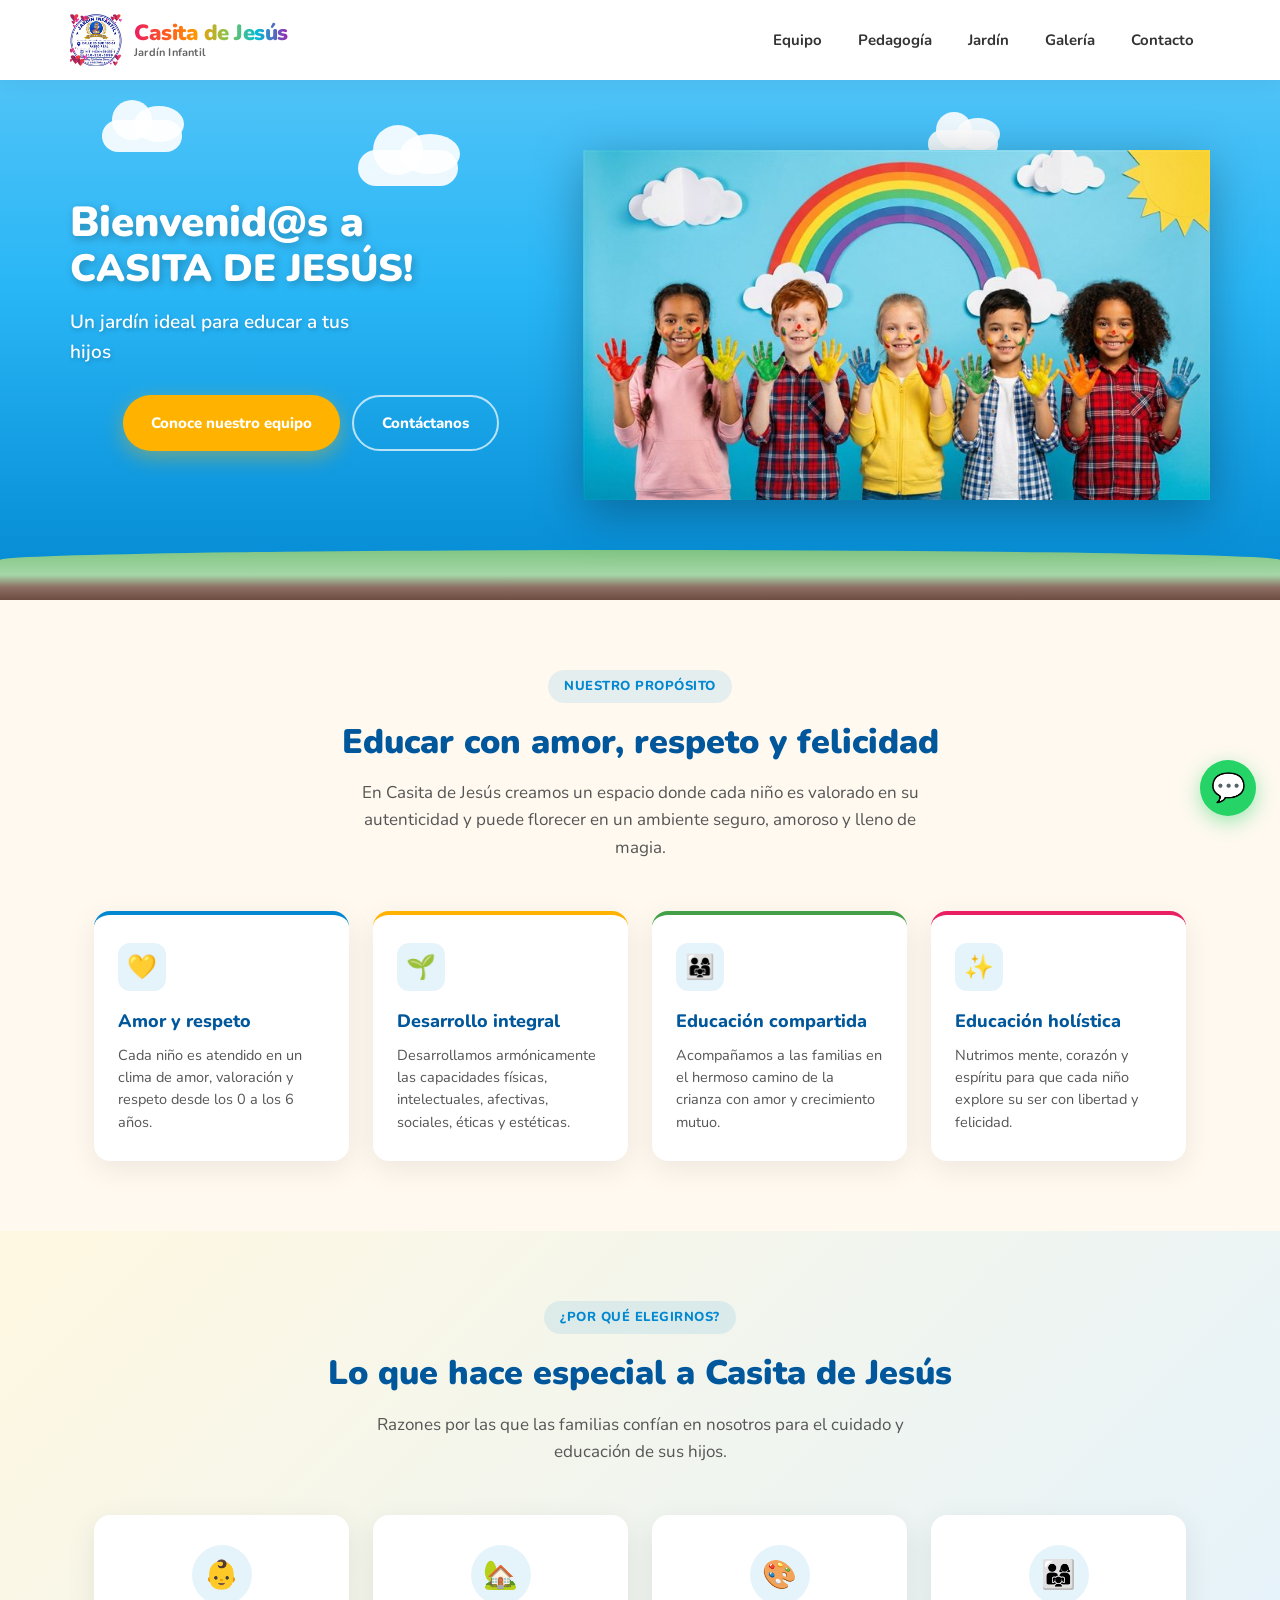
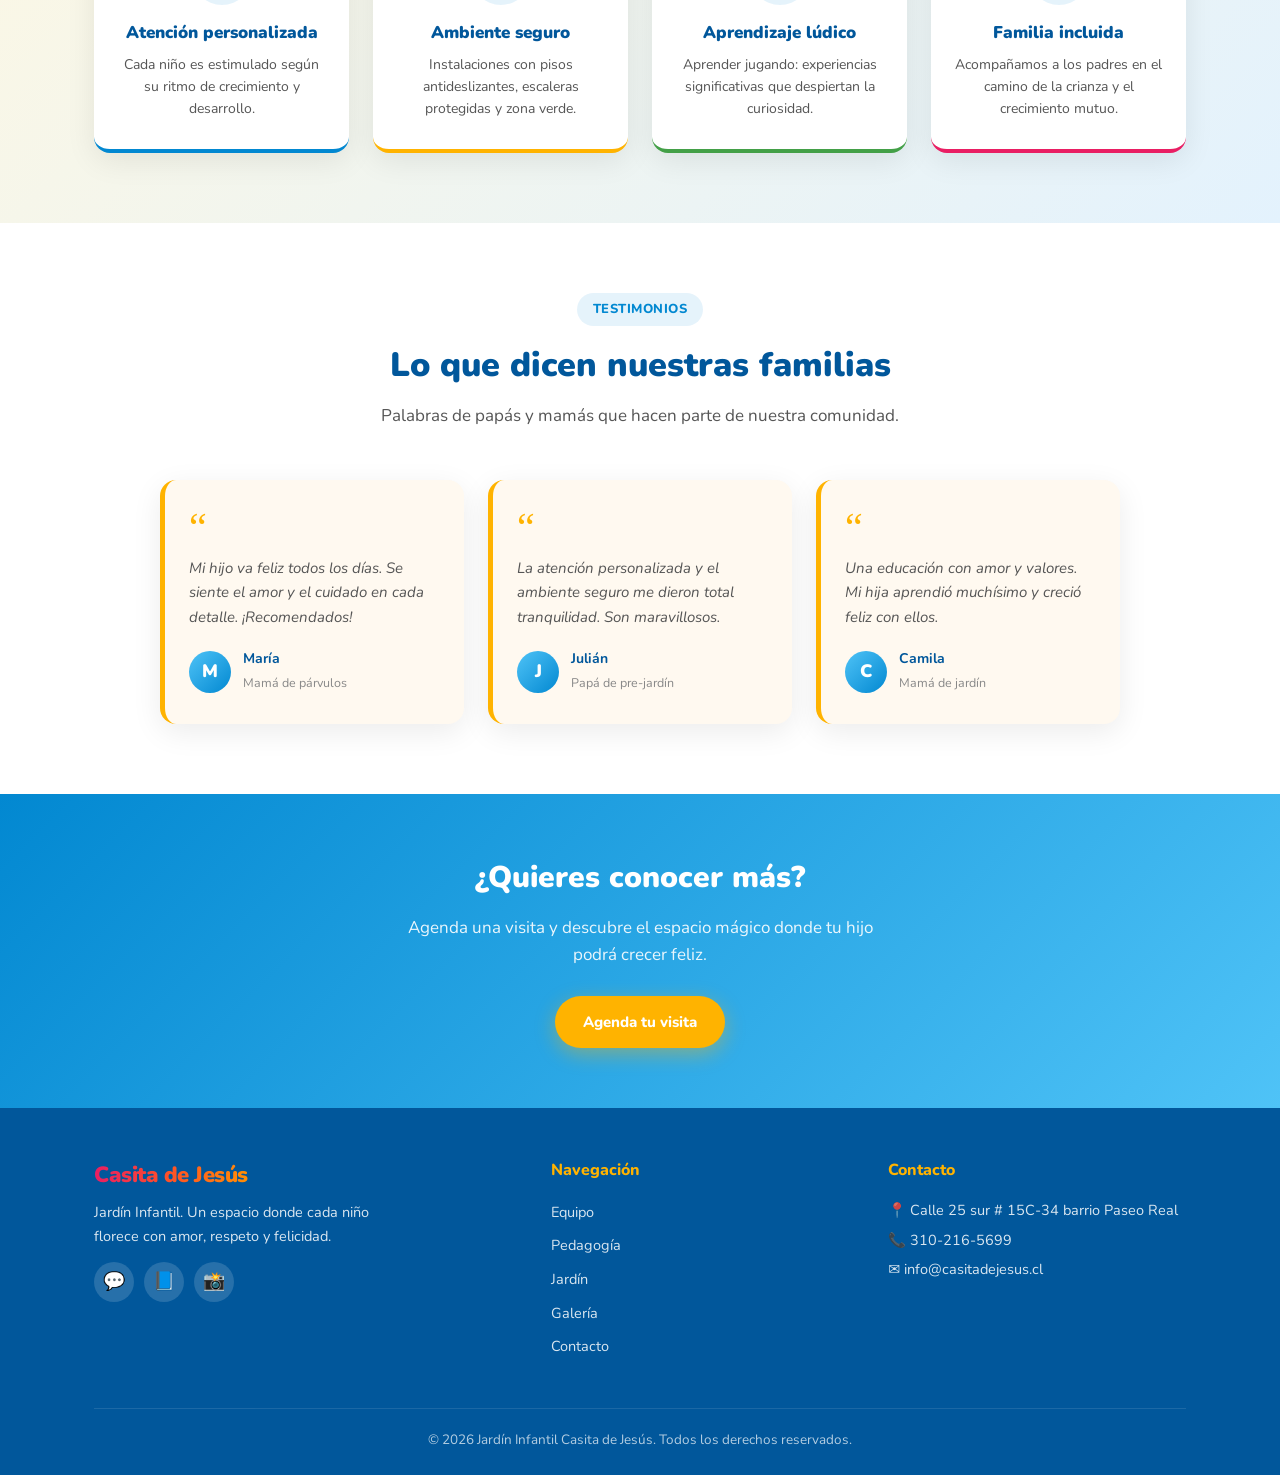
==== index.html @ b253f8a2 "Optimiza imágenes (logo -97%, hero -97%) y corrige reseña a nivel real (párvulos)" ====
<!DOCTYPE html>
<html lang="es">
<head>
  <meta charset="UTF-8">
  <meta name="viewport" content="width=device-width, initial-scale=1.0">
  <title>Jardín Infantil Casita de Jesús</title>
  <link rel="icon" type="image/svg+xml" href="favicon.svg">
  <meta name="description" content="Jardín Infantil Casita de Jesús. Un espacio ideal para educar a tus hijos con amor, respeto y felicidad.">
  <meta property="og:type" content="website">
  <meta property="og:title" content="Jardín Infantil Casita de Jesús">
  <meta property="og:description" content="Un espacio ideal para educar a tus hijos con amor, respeto y felicidad. ¡Agenda una visita!">
  <meta property="og:url" content="https://juancho946.github.io/casita-de-jesus/">
  <meta property="og:image" content="https://juancho946.github.io/casita-de-jesus/img/logo.png">
  <meta name="twitter:card" content="summary">
  <link rel="stylesheet" href="css/styles.css">
</head>
<body>

  <!-- HEADER -->
  <header class="site-header">
    <div class="container header-inner">
      <a href="index.html" class="logo">
        <img src="img/logo.png" alt="Casita de Jesús" class="logo-img" onerror="this.style.display='none'">
        <div class="logo-text">
          <span class="logo-main">Casita de Jesús</span>
          <span class="logo-sub">Jardín Infantil</span>
        </div>
      </a>

      <button class="menu-toggle" aria-label="Abrir menú" onclick="document.querySelector('.main-nav').classList.toggle('open')">
        <span></span><span></span><span></span>
      </button>

      <nav class="main-nav">
        <ul>
          <li><a href="equipo.html" onclick="document.querySelector('.main-nav').classList.remove('open')">Equipo</a></li>
          <li><a href="pedagogia.html" onclick="document.querySelector('.main-nav').classList.remove('open')">Pedagogía</a></li>
          <li><a href="jardin.html" onclick="document.querySelector('.main-nav').classList.remove('open')">Jardín</a></li>
          <li><a href="galeria.html" onclick="document.querySelector('.main-nav').classList.remove('open')">Galería</a></li>
          <li><a href="contacto.html" onclick="document.querySelector('.main-nav').classList.remove('open')">Contacto</a></li>
        </ul>
      </nav>
    </div>
  </header>

  <!-- HERO -->
  <section class="hero">
    <div class="hero-bg">
      <div class="cloud c1"></div>
      <div class="cloud c2"></div>
      <div class="cloud c3"></div>
    </div>

    <div class="container hero-content">
      <div class="hero-text">
        <h1>Bienvenid@s a<br><span>CASITA DE JESÚS!</span></h1>
        <p>Un jardín ideal para educar a tus hijos</p>
        <div style="display:flex; gap:12px; flex-wrap:wrap; justify-content:center;">
          <a href="equipo.html" class="btn btn-primary">Conoce nuestro equipo</a>
          <a href="contacto.html" class="btn btn-outline">Contáctanos</a>
        </div>
      </div>

      <div class="hero-visual">
        <img src="img/kids.jpg" alt="Niños felices con pintura en las manos" class="hero-kids">
        <div class="sun">
          <div class="ray"></div>
          <div class="ray"></div>
          <div class="ray"></div>
          <div class="ray"></div>
          <div class="ray"></div>
          <div class="ray"></div>
          <div class="ray"></div>
          <div class="ray"></div>
          <div class="sun-core"></div>
        </div>
        <div class="rainbow"></div>
      </div>
    </div>

    <div class="ground"></div>
  </section>

  <!-- BREVE INTRO -->
  <section class="section">
    <div class="container">
      <div class="section-title reveal">
        <span class="section-badge">Nuestro propósito</span>
        <h2>Educar con amor, respeto y felicidad</h2>
        <p>En Casita de Jesús creamos un espacio donde cada niño es valorado en su autenticidad y puede florecer en un ambiente seguro, amoroso y lleno de magia.</p>
      </div>

      <div class="priorities-grid">
        <div class="priority-card reveal">
          <div class="priority-icon">💛</div>
          <h3>Amor y respeto</h3>
          <p>Cada niño es atendido en un clima de amor, valoración y respeto desde los 0 a los 6 años.</p>
        </div>
        <div class="priority-card reveal">
          <div class="priority-icon">🌱</div>
          <h3>Desarrollo integral</h3>
          <p>Desarrollamos armónicamente las capacidades físicas, intelectuales, afectivas, sociales, éticas y estéticas.</p>
        </div>
        <div class="priority-card reveal">
          <div class="priority-icon">👨‍👩‍👧</div>
          <h3>Educación compartida</h3>
          <p>Acompañamos a las familias en el hermoso camino de la crianza con amor y crecimiento mutuo.</p>
        </div>
        <div class="priority-card reveal">
          <div class="priority-icon">✨</div>
          <h3>Educación holística</h3>
          <p>Nutrimos mente, corazón y espíritu para que cada niño explore su ser con libertad y felicidad.</p>
        </div>
      </div>
    </div>
  </section>

  <!-- POR QUÉ ELEGIRNOS -->
  <section class="why-section">
    <div class="container">
      <div class="section-title reveal">
        <span class="section-badge">¿Por qué elegirnos?</span>
        <h2>Lo que hace especial a Casita de Jesús</h2>
        <p>Razones por las que las familias confían en nosotros para el cuidado y educación de sus hijos.</p>
      </div>
      <div class="why-grid">
        <div class="why-card reveal">
          <div class="icon">👶</div>
          <h3>Atención personalizada</h3>
          <p>Cada niño es estimulado según su ritmo de crecimiento y desarrollo.</p>
        </div>
        <div class="why-card reveal">
          <div class="icon">🏡</div>
          <h3>Ambiente seguro</h3>
          <p>Instalaciones con pisos antideslizantes, escaleras protegidas y zona verde.</p>
        </div>
        <div class="why-card reveal">
          <div class="icon">🎨</div>
          <h3>Aprendizaje lúdico</h3>
          <p>Aprender jugando: experiencias significativas que despiertan la curiosidad.</p>
        </div>
        <div class="why-card reveal">
          <div class="icon">👨‍👩‍👧</div>
          <h3>Familia incluida</h3>
          <p>Acompañamos a los padres en el camino de la crianza y el crecimiento mutuo.</p>
        </div>
      </div>
    </div>
  </section>

  <!-- TESTIMONIOS -->
  <section class="testimonials">
    <div class="container">
      <div class="section-title reveal">
        <span class="section-badge">Testimonios</span>
        <h2>Lo que dicen nuestras familias</h2>
        <p>Palabras de papás y mamás que hacen parte de nuestra comunidad.</p>
      </div>
      <div class="testimonials-grid">
        <div class="testimonial-card reveal">
          <div class="quote">“</div>
          <p>Mi hijo va feliz todos los días. Se siente el amor y el cuidado en cada detalle. ¡Recomendados!</p>
          <div class="author">
            <div class="avatar">M</div>
            <div><strong>María</strong><span>Mamá de párvulos</span></div>
          </div>
        </div>
        <div class="testimonial-card reveal">
          <div class="quote">“</div>
          <p>La atención personalizada y el ambiente seguro me dieron total tranquilidad. Son maravillosos.</p>
          <div class="author">
            <div class="avatar">J</div>
            <div><strong>Julián</strong><span>Papá de pre-jardín</span></div>
          </div>
        </div>
        <div class="testimonial-card reveal">
          <div class="quote">“</div>
          <p>Una educación con amor y valores. Mi hija aprendió muchísimo y creció feliz con ellos.</p>
          <div class="author">
            <div class="avatar">C</div>
            <div><strong>Camila</strong><span>Mamá de jardín</span></div>
          </div>
        </div>
      </div>
    </div>
  </section>

  <!-- CTA -->
  <section style="background: linear-gradient(135deg, #0288d1, #4fc3f7); padding: 60px 0; text-align: center; color: white;">
    <div class="container">
      <h2 style="font-size: 30px; font-weight: 900; margin-bottom: 12px;">¿Quieres conocer más?</h2>
      <p style="font-size: 17px; opacity: 0.9; margin-bottom: 28px; max-width: 480px; margin-left: auto; margin-right: auto;">Agenda una visita y descubre el espacio mágico donde tu hijo podrá crecer feliz.</p>
      <a href="contacto.html" class="btn btn-primary">Agenda tu visita</a>
    </div>
  </section>

  <!-- FOOTER -->
  <footer class="site-footer">
    <div class="container">
      <div class="footer-grid">
        <div class="footer-brand">
          <div class="logo-main">Casita de Jesús</div>
          <p>Jardín Infantil. Un espacio donde cada niño florece con amor, respeto y felicidad.</p>
          <div class="social-links">
            <a href="https://wa.me/573102165699" target="_blank" rel="noopener" aria-label="WhatsApp">💬</a>
            <a href="#" aria-label="Facebook" onclick="return false;">📘</a>
            <a href="#" aria-label="Instagram" onclick="return false;">📸</a>
          </div>
        </div>
        <div class="footer-col">
          <h4>Navegación</h4>
          <ul>
            <li><a href="equipo.html">Equipo</a></li>
            <li><a href="pedagogia.html">Pedagogía</a></li>
            <li><a href="jardin.html">Jardín</a></li>
            <li><a href="galeria.html">Galería</a></li>
            <li><a href="contacto.html">Contacto</a></li>
          </ul>
        </div>
        <div class="footer-col">
          <h4>Contacto</h4>
          <ul>
            <li><a class="footer-link" href="https://www.google.com/maps/search/?api=1&query=Calle+25+sur+15C-34+barrio+Paseo+Real" target="_blank" rel="noopener">📍 Calle 25 sur # 15C-34 barrio Paseo Real</a></li>
            <li><a class="footer-link" href="tel:+573102165699">📞 310-216-5699</a></li>
            <li><a class="footer-link" href="mailto:info@casitadejesus.cl">✉️ info@casitadejesus.cl</a></li>
          </ul>
        </div>
      </div>
      <div class="footer-bottom">
        © 2026 Jardín Infantil Casita de Jesús. Todos los derechos reservados.
      </div>
    </div>
  </footer>

  <!-- BOTÓN VOLVER ARRIBA -->
  <a href="https://wa.me/573102165699" target="_blank" rel="noopener" class="wa-float" aria-label="WhatsApp">💬</a>

  <button class="scroll-top" id="scrollTop" aria-label="Volver arriba">↑</button>

  <!-- SCRIPTS -->
  <script>
    const scrollBtn = document.getElementById('scrollTop');
    function onScroll() {
      if (window.scrollY > 400) {
        scrollBtn.classList.add('visible');
      } else {
        scrollBtn.classList.remove('visible');
      }
    }
    window.addEventListener('scroll', onScroll);
    onScroll();
    if (scrollBtn) {
      scrollBtn.addEventListener('click', () => {
        window.scrollTo({ top: 0, behavior: 'smooth' });
      });
    }

    const observer = new IntersectionObserver((entries) => {
      entries.forEach(entry => {
        if (entry.isIntersecting) {
          entry.target.classList.add('visible');
          observer.unobserve(entry.target);
        }
      });
    }, { threshold: 0.15 });
    document.querySelectorAll('.reveal').forEach(el => observer.observe(el));

    document.addEventListener('click', (e) => {
      const nav = document.querySelector('.main-nav');
      const toggle = document.querySelector('.menu-toggle');
      if (nav && nav.classList.contains('open') && !nav.contains(e.target) && !toggle.contains(e.target)) {
        nav.classList.remove('open');
      }
    });
  </script>

</body>
</html>
---- css/styles.css ----
/* ========================================
   PÁRVULOS - Jardín Infantil
   Estilos principales
======================================== */

@import url('https://fonts.googleapis.com/css2?family=Nunito:wght@400;600;700;800;900&family=Poppins:wght@500;600;700&display=swap');

:root {
  --primary: #0288d1;
  --primary-light: #4fc3f7;
  --primary-dark: #01579b;
  --accent: #ffb300;
  --accent-dark: #ff8f00;
  --pink: #e91e63;
  --green: #43a047;
  --purple: #8e24aa;
  --text: #333;
  --text-light: #555;
  --bg: #fff9f0;
  --white: #ffffff;
  --shadow: 0 8px 30px rgba(0,0,0,0.08);
  --radius: 16px;
}

* {
  margin: 0;
  padding: 0;
  box-sizing: border-box;
}

html {
  scroll-behavior: smooth;
}

body {
  font-family: 'Nunito', system-ui, sans-serif;
  color: var(--text);
  background: var(--bg);
  line-height: 1.6;
  min-height: 100vh;
  display: flex;
  flex-direction: column;
}

img {
  max-width: 100%;
  height: auto;
  display: block;
}

a {
  text-decoration: none;
  color: inherit;
  transition: all 0.25s ease;
}

ul {
  list-style: none;
}

.container {
  width: 100%;
  max-width: 1140px;
  margin: 0 auto;
  padding: 0 24px;
}

/* ========== HEADER ========== */
.site-header {
  background: var(--white);
  box-shadow: 0 2px 20px rgba(0,0,0,0.06);
  position: sticky;
  top: 0;
  z-index: 100;
}

.header-inner {
  display: flex;
  align-items: center;
  justify-content: space-between;
  padding: 14px 0;
  gap: 20px;
}

.logo-old {
  display: flex;
  flex-direction: column;
  line-height: 1;
}

.logo-main {
  font-size: 32px;
  font-weight: 900;
  letter-spacing: -1px;
  background: linear-gradient(90deg, #e91e63, #ff5722, #ff9800, #ffeb3b, #8bc34a, #00bcd4, #9c27b0);
  -webkit-background-clip: text;
  -webkit-text-fill-color: transparent;
  background-clip: text;
}

.logo-sub {
  font-size: 11px;
  color: #666;
  font-weight: 700;
  margin-top: 2px;
  letter-spacing: 0.2px;
}

/* Nav */
.main-nav ul {
  display: flex;
  gap: 4px;
  align-items: center;
}

.main-nav a {
  display: block;
  padding: 10px 16px;
  font-weight: 700;
  font-size: 15px;
  color: var(--text);
  border-radius: 30px;
  position: relative;
}

.main-nav a:hover,
.main-nav a.active {
  color: var(--primary);
  background: rgba(2, 136, 209, 0.08);
}

.main-nav a.active::after {
  content: '';
  position: absolute;
  bottom: 4px;
  left: 50%;
  transform: translateX(-50%);
  width: 18px;
  height: 3px;
  background: var(--accent);
  border-radius: 2px;
}

/* Mobile menu button */
.menu-toggle {
  display: none;
  background: none;
  border: none;
  cursor: pointer;
  padding: 8px;
  flex-direction: column;
  gap: 5px;
}

.menu-toggle span {
  display: block;
  width: 26px;
  height: 3px;
  background: var(--primary);
  border-radius: 2px;
  transition: 0.3s;
}

/* ========== HERO (HOME) ========== */
.hero {
  position: relative;
  background: linear-gradient(180deg, #4fc3f7 0%, #29b6f6 40%, #0288d1 100%);
  color: white;
  overflow: hidden;
  min-height: 520px;
  display: flex;
  align-items: center;
}

.hero-bg {
  position: absolute;
  inset: 0;
  pointer-events: none;
}

.cloud {
  position: absolute;
  background: rgba(255,255,255,0.9);
  border-radius: 50px;
}
.cloud::before,
.cloud::after {
  content: '';
  position: absolute;
  background: rgba(255,255,255,0.9);
  border-radius: 50%;
}
.c1 { width: 80px; height: 32px; top: 40px; left: 8%; }
.c1::before { width: 40px; height: 40px; top: -20px; left: 10px; }
.c1::after { width: 50px; height: 36px; top: -14px; left: 32px; }
.c2 { width: 100px; height: 36px; top: 70px; left: 28%; }
.c2::before { width: 50px; height: 50px; top: -25px; left: 15px; }
.c2::after { width: 60px; height: 40px; top: -16px; left: 42px; }
.c3 { width: 70px; height: 28px; top: 50px; right: 22%; }
.c3::before { width: 36px; height: 36px; top: -18px; left: 8px; }
.c3::after { width: 44px; height: 32px; top: -12px; left: 28px; }

.hero-content {
  position: relative;
  z-index: 5;
  display: grid;
  grid-template-columns: 1fr 1.3fr;
  align-items: center;
  gap: 30px;
  padding: 50px 0 80px;
}

.hero-text h1 {
  font-size: 42px;
  font-weight: 900;
  line-height: 1.15;
  text-shadow: 2px 3px 8px rgba(0,0,0,0.25);
  margin-bottom: 16px;
}

.hero-text h1 span {
  display: block;
  font-size: 38px;
}

.hero-text p {
  font-size: 19px;
  font-weight: 600;
  max-width: 280px;
  text-shadow: 1px 2px 4px rgba(0,0,0,0.2);
  margin-bottom: 28px;
}

.btn {
  display: inline-flex;
  align-items: center;
  gap: 8px;
  padding: 14px 28px;
  font-weight: 800;
  font-size: 15px;
  border-radius: 50px;
  border: none;
  cursor: pointer;
  transition: all 0.25s;
}

.btn-primary {
  background: var(--accent);
  color: #fff;
  box-shadow: 0 6px 20px rgba(255, 179, 0, 0.4);
}

.btn-primary:hover {
  background: var(--accent-dark);
  transform: translateY(-2px);
  box-shadow: 0 8px 25px rgba(255, 179, 0, 0.5);
}

.btn-outline {
  background: transparent;
  color: white;
  border: 2px solid rgba(255,255,255,0.7);
}

.btn-outline:hover {
  background: rgba(255,255,255,0.15);
  border-color: white;
}

.hero-visual {
  position: relative;
  display: flex;
  justify-content: center;
  align-items: flex-end;
}

.hero-kids {
  max-height: 400px;
  filter: drop-shadow(0 12px 25px rgba(0,0,0,0.3));
  position: relative;
  z-index: 3;
}

.sun {
  position: absolute;
  top: 10px;
  right: 20px;
  width: 80px;
  height: 80px;
  z-index: 1;
}
.sun-core {
  width: 44px;
  height: 44px;
  background: radial-gradient(circle at 30% 30%, #fff59d, #ffeb3b);
  border-radius: 50%;
  position: absolute;
  top: 18px;
  left: 18px;
  box-shadow: 0 0 20px 6px rgba(255,235,59,0.5);
}
.ray {
  position: absolute;
  background: #ffeb3b;
  border-radius: 3px;
  left: 50%;
  top: 50%;
}
.ray:nth-child(1) { width: 8px; height: 14px; margin: -40px -4px; }
.ray:nth-child(2) { width: 8px; height: 14px; margin: 26px -4px; }
.ray:nth-child(3) { width: 14px; height: 8px; margin: -4px -40px; }
.ray:nth-child(4) { width: 14px; height: 8px; margin: -4px 26px; }
.ray:nth-child(5) { width: 7px; height: 12px; margin: -34px -26px; transform: rotate(-45deg); }
.ray:nth-child(6) { width: 7px; height: 12px; margin: -34px 18px; transform: rotate(45deg); }
.ray:nth-child(7) { width: 7px; height: 12px; margin: 22px -26px; transform: rotate(45deg); }
.ray:nth-child(8) { width: 7px; height: 12px; margin: 22px 18px; transform: rotate(-45deg); }

.rainbow {
  position: absolute;
  bottom: 20px;
  right: -20px;
  width: 200px;
  height: 100px;
  border-radius: 100px 100px 0 0;
  background: conic-gradient(
    from 180deg at 50% 100%,
    transparent 0deg 25deg,
    #e53935 25deg 45deg,
    #fb8c00 45deg 65deg,
    #fdd835 65deg 85deg,
    #43a047 85deg 105deg,
    #1e88e5 105deg 125deg,
    #8e24aa 125deg 145deg,
    transparent 145deg 360deg
  );
  -webkit-mask: radial-gradient(ellipse 100% 100% at 50% 100%, transparent 50%, #000 52%);
  mask: radial-gradient(ellipse 100% 100% at 50% 100%, transparent 50%, #000 52%);
  opacity: 0.9;
  z-index: 0;
}

.ground {
  position: absolute;
  bottom: 0;
  left: 0;
  width: 100%;
  height: 50px;
  background: linear-gradient(to top, #6d4c41 0%, #8d6e63 25%, #a5d6a7 50%, #81c784 100%);
  border-radius: 100% 100% 0 0 / 20px 20px 0 0;
  z-index: 2;
}

/* ========== SECTIONS COMUNES ========== */
.section {
  padding: 70px 0;
}

.section-title {
  text-align: center;
  margin-bottom: 50px;
}

.section-title h2 {
  font-size: 34px;
  font-weight: 900;
  color: var(--primary-dark);
  margin-bottom: 10px;
}

.section-title p {
  font-size: 17px;
  color: var(--text-light);
  max-width: 560px;
  margin: 0 auto;
}

.section-badge {
  display: inline-block;
  background: rgba(2,136,209,0.1);
  color: var(--primary);
  font-weight: 800;
  font-size: 13px;
  padding: 6px 16px;
  border-radius: 30px;
  margin-bottom: 12px;
  letter-spacing: 0.5px;
  text-transform: uppercase;
}

/* ========== EQUIPO PAGE ========== */
.page-hero {
  background: linear-gradient(135deg, #0288d1, #4fc3f7);
  color: white;
  padding: 60px 0 50px;
  text-align: center;
  position: relative;
  overflow: hidden;
}

.page-hero h1 {
  font-size: 40px;
  font-weight: 900;
  margin-bottom: 10px;
  text-shadow: 0 2px 8px rgba(0,0,0,0.2);
}

.page-hero p {
  font-size: 18px;
  opacity: 0.9;
  max-width: 500px;
  margin: 0 auto;
}

.about-lina {
  display: grid;
  grid-template-columns: 280px 1fr;
  gap: 50px;
  align-items: start;
  background: white;
  border-radius: var(--radius);
  padding: 40px;
  box-shadow: var(--shadow);
  margin-bottom: 60px;
}

.about-photo {
  width: 100%;
  aspect-ratio: 1;
  background: linear-gradient(135deg, #ffb300, #ff8f00);
  border-radius: 50%;
  display: flex;
  align-items: center;
  justify-content: center;
  font-size: 80px;
  color: white;
  font-weight: 900;
  box-shadow: 0 10px 30px rgba(255,179,0,0.3);
}

.about-content h2 {
  font-size: 28px;
  font-weight: 900;
  color: var(--primary-dark);
  margin-bottom: 8px;
}

.about-content .role {
  display: inline-block;
  background: rgba(233,30,99,0.1);
  color: var(--pink);
  font-weight: 700;
  font-size: 14px;
  padding: 4px 14px;
  border-radius: 20px;
  margin-bottom: 20px;
}

.about-content p {
  color: var(--text-light);
  margin-bottom: 16px;
  font-size: 16px;
  line-height: 1.7;
}

.about-content p:last-child {
  margin-bottom: 0;
}

/* Prioridades */
.priorities {
  margin-bottom: 60px;
}

.priorities-grid {
  display: grid;
  grid-template-columns: repeat(auto-fit, minmax(240px, 1fr));
  gap: 24px;
}

.priority-card {
  background: white;
  border-radius: var(--radius);
  padding: 28px 24px;
  box-shadow: var(--shadow);
  transition: transform 0.25s, box-shadow 0.25s;
  border-top: 4px solid var(--primary);
}

.priority-card:hover {
  transform: translateY(-4px);
  box-shadow: 0 12px 35px rgba(0,0,0,0.1);
}

.priority-card:nth-child(2) { border-top-color: var(--accent); }
.priority-card:nth-child(3) { border-top-color: var(--green); }
.priority-card:nth-child(4) { border-top-color: var(--pink); }
.priority-card:nth-child(5) { border-top-color: var(--purple); }

.priority-icon {
  width: 48px;
  height: 48px;
  border-radius: 12px;
  display: flex;
  align-items: center;
  justify-content: center;
  font-size: 24px;
  margin-bottom: 16px;
  background: rgba(2,136,209,0.1);
}

.priority-card h3 {
  font-size: 18px;
  font-weight: 800;
  margin-bottom: 8px;
  color: var(--primary-dark);
}

.priority-card p {
  font-size: 14.5px;
  color: var(--text-light);
  line-height: 1.55;
}

/* Perfil Humano / Team */
.team-intro {
  text-align: center;
  max-width: 700px;
  margin: 0 auto 40px;
  color: var(--text-light);
  font-size: 16.5px;
}

.professionals {
  background: white;
  border-radius: var(--radius);
  padding: 28px 32px;
  box-shadow: var(--shadow);
  margin-bottom: 50px;
}

.professionals h3 {
  font-size: 18px;
  font-weight: 800;
  color: var(--primary-dark);
  margin-bottom: 16px;
}

.professionals ul {
  display: grid;
  grid-template-columns: repeat(auto-fill, minmax(220px, 1fr));
  gap: 10px 24px;
}

.professionals li {
  display: flex;
  align-items: center;
  gap: 10px;
  font-size: 15px;
  color: var(--text);
  font-weight: 600;
}

.professionals li::before {
  content: '✦';
  color: var(--accent);
  font-size: 14px;
}

.team-grid {
  display: grid;
  grid-template-columns: repeat(auto-fill, minmax(200px, 1fr));
  gap: 24px;
}

.team-card {
  background: white;
  border-radius: var(--radius);
  overflow: hidden;
  box-shadow: var(--shadow);
  text-align: center;
  transition: transform 0.25s, box-shadow 0.25s;
}

.team-card:hover {
  transform: translateY(-6px);
  box-shadow: 0 14px 40px rgba(0,0,0,0.12);
}

.team-avatar {
  height: 140px;
  background: linear-gradient(135deg, #4fc3f7, #0288d1);
  display: flex;
  align-items: center;
  justify-content: center;
  font-size: 48px;
  color: white;
  font-weight: 900;
  position: relative;
}

.team-card:nth-child(2) .team-avatar { background: linear-gradient(135deg, #ffb300, #ff8f00); }
.team-card:nth-child(3) .team-avatar { background: linear-gradient(135deg, #e91e63, #c2185b); }
.team-card:nth-child(4) .team-avatar { background: linear-gradient(135deg, #43a047, #2e7d32); }
.team-card:nth-child(5) .team-avatar { background: linear-gradient(135deg, #8e24aa, #6a1b9a); }
.team-card:nth-child(6) .team-avatar { background: linear-gradient(135deg, #00acc1, #00838f); }
.team-card:nth-child(7) .team-avatar { background: linear-gradient(135deg, #fb8c00, #ef6c00); }
.team-card:nth-child(8) .team-avatar { background: linear-gradient(135deg, #5c6bc0, #3949ab); }
.team-card:nth-child(9) .team-avatar { background: linear-gradient(135deg, #26a69a, #00897b); }
.team-card:nth-child(10) .team-avatar { background: linear-gradient(135deg, #ec407a, #d81b60); }
.team-card:nth-child(11) .team-avatar { background: linear-gradient(135deg, #7e57c2, #5e35b1); }
.team-card:nth-child(12) .team-avatar { background: linear-gradient(135deg, #66bb6a, #43a047); }

.team-info {
  padding: 18px 14px 22px;
}

.team-info h4 {
  font-size: 17px;
  font-weight: 800;
  color: var(--primary-dark);
  margin-bottom: 4px;
}

.team-info span {
  font-size: 13.5px;
  color: var(--text-light);
  font-weight: 600;
}

/* ========== FOOTER ========== */
.site-footer {
  background: #01579b;
  color: white;
  padding: 50px 0 25px;
  margin-top: auto;
}

.footer-grid {
  display: grid;
  grid-template-columns: 1.4fr 1fr 1fr;
  gap: 40px;
  margin-bottom: 40px;
}

.footer-brand .logo-main {
  font-size: 28px;
  margin-bottom: 8px;
}

.footer-brand p {
  font-size: 14.5px;
  opacity: 0.85;
  max-width: 280px;
  line-height: 1.6;
}

.footer-col h4 {
  font-size: 16px;
  font-weight: 800;
  margin-bottom: 16px;
  color: var(--accent);
}

.footer-col ul li {
  margin-bottom: 8px;
}

.footer-col a {
  opacity: 0.85;
  font-size: 14.5px;
}

.footer-col a:hover {
  opacity: 1;
  color: var(--accent);
}

.footer-bottom {
  border-top: 1px solid rgba(255,255,255,0.15);
  padding-top: 20px;
  text-align: center;
  font-size: 13.5px;
  opacity: 0.7;
}

/* ========== RESPONSIVE ========== */
@media (max-width: 900px) {
  .header-inner {
    flex-wrap: wrap;
  }

  .menu-toggle {
    display: flex;
  }

  .main-nav {
    display: none;
    width: 100%;
    order: 3;
  }

  .main-nav.open {
    display: block;
  }

  .main-nav ul {
    flex-direction: column;
    gap: 2px;
    padding: 10px 0;
  }

  .main-nav a {
    padding: 12px 16px;
  }

  .hero-content {
    grid-template-columns: 1fr;
    text-align: center;
    padding: 40px 0 70px;
  }

  .hero-text p {
    margin-left: auto;
    margin-right: auto;
  }

  .hero-kids {
    max-height: 320px;
  }

  .about-lina {
    grid-template-columns: 1fr;
    text-align: center;
  }

  .about-photo {
    max-width: 200px;
    margin: 0 auto;
  }

  .footer-grid {
    grid-template-columns: 1fr;
    gap: 30px;
  }
}

@media (max-width: 560px) {
  .logo-main {
    font-size: 26px;
  }

  .hero-text h1 {
    font-size: 32px;
  }

  .hero-text h1 span {
    font-size: 28px;
  }

  .page-hero h1 {
    font-size: 30px;
  }

  .section-title h2 {
    font-size: 26px;
  }

  .team-grid {
    grid-template-columns: repeat(2, 1fr);
  }
}

/* ========== TABS (Pedagogía) ========== */
.tabs {
  display: flex;
  gap: 8px;
  justify-content: center;
  flex-wrap: wrap;
  margin-bottom: 40px;
  background: white;
  padding: 10px;
  border-radius: 50px;
  box-shadow: var(--shadow);
  max-width: 640px;
  margin-left: auto;
  margin-right: auto;
}

.tab-btn {
  padding: 12px 28px;
  border: none;
  background: transparent;
  font-family: inherit;
  font-weight: 800;
  font-size: 15px;
  color: var(--text-light);
  border-radius: 40px;
  cursor: pointer;
  transition: all 0.25s;
}

.tab-btn:hover {
  color: var(--primary);
  background: rgba(2,136,209,0.08);
}

.tab-btn.active {
  background: var(--primary);
  color: white;
  box-shadow: 0 4px 15px rgba(2,136,209,0.35);
}

.tab-panel {
  display: none;
  animation: fadeIn 0.35s ease;
}

.tab-panel.active {
  display: block;
}

@keyframes fadeIn {
  from { opacity: 0; transform: translateY(8px); }
  to { opacity: 1; transform: translateY(0); }
}

/* Filosofía cards */
.filosofia-grid {
  display: grid;
  grid-template-columns: repeat(auto-fit, minmax(280px, 1fr));
  gap: 28px;
  margin-bottom: 40px;
}

.filosofia-card {
  background: white;
  border-radius: var(--radius);
  padding: 32px 28px;
  box-shadow: var(--shadow);
  position: relative;
  overflow: hidden;
}

.filosofia-card::before {
  content: '';
  position: absolute;
  top: 0;
  left: 0;
  width: 5px;
  height: 100%;
  background: var(--primary);
}

.filosofia-card.mision::before { background: var(--primary); }
.filosofia-card.vision::before { background: var(--accent); }
.filosofia-card.filo::before { background: var(--green); }

.filosofia-card h3 {
  font-size: 20px;
  font-weight: 900;
  color: var(--primary-dark);
  margin-bottom: 14px;
  display: flex;
  align-items: center;
  gap: 10px;
}

.filosofia-card p {
  color: var(--text-light);
  font-size: 15.5px;
  line-height: 1.7;
}

.filosofia-text {
  background: white;
  border-radius: var(--radius);
  padding: 36px;
  box-shadow: var(--shadow);
  margin-top: 10px;
}

.filosofia-text p {
  color: var(--text-light);
  font-size: 16px;
  line-height: 1.75;
  margin-bottom: 18px;
}

.filosofia-text p:last-child {
  margin-bottom: 0;
}

/* Accordion Niveles */
.accordion {
  display: flex;
  flex-direction: column;
  gap: 14px;
  max-width: 800px;
  margin: 0 auto;
}

.accordion-item {
  background: white;
  border-radius: var(--radius);
  box-shadow: var(--shadow);
  overflow: hidden;
}

.accordion-header {
  width: 100%;
  display: flex;
  align-items: center;
  justify-content: space-between;
  padding: 20px 24px;
  background: none;
  border: none;
  cursor: pointer;
  font-family: inherit;
  font-size: 18px;
  font-weight: 800;
  color: var(--primary-dark);
  text-align: left;
  transition: background 0.2s;
}

.accordion-header:hover {
  background: rgba(2,136,209,0.04);
}

.accordion-header .age {
  font-size: 13px;
  font-weight: 700;
  color: var(--accent-dark);
  background: rgba(255,179,0,0.15);
  padding: 4px 12px;
  border-radius: 20px;
  margin-left: 12px;
}

.accordion-icon {
  width: 28px;
  height: 28px;
  border-radius: 50%;
  background: rgba(2,136,209,0.1);
  display: flex;
  align-items: center;
  justify-content: center;
  font-size: 18px;
  color: var(--primary);
  transition: transform 0.3s, background 0.3s;
  flex-shrink: 0;
}

.accordion-item.open .accordion-icon {
  transform: rotate(45deg);
  background: var(--primary);
  color: white;
}

.accordion-body {
  max-height: 0;
  overflow: hidden;
  transition: max-height 0.35s ease, padding 0.35s ease;
}

.accordion-item.open .accordion-body {
  max-height: 600px;
}

.accordion-content {
  padding: 0 24px 24px;
  color: var(--text-light);
  font-size: 15.5px;
  line-height: 1.7;
}

.accordion-content ul {
  margin-top: 12px;
  padding-left: 4px;
}

.accordion-content li {
  display: flex;
  align-items: flex-start;
  gap: 10px;
  margin-bottom: 8px;
}

.accordion-content li::before {
  content: '●';
  color: var(--accent);
  font-size: 10px;
  margin-top: 6px;
  flex-shrink: 0;
}

/* Admisiones */
.admisiones-block {
  background: white;
  border-radius: var(--radius);
  padding: 36px;
  box-shadow: var(--shadow);
  margin-bottom: 28px;
}

.admisiones-block h3 {
  font-size: 20px;
  font-weight: 900;
  color: var(--primary-dark);
  margin-bottom: 16px;
  display: flex;
  align-items: center;
  gap: 10px;
}

.admisiones-block p {
  color: var(--text-light);
  font-size: 15.5px;
  line-height: 1.7;
  margin-bottom: 12px;
}

.admisiones-block p:last-child {
  margin-bottom: 0;
}

.admisiones-block ul {
  margin-top: 12px;
}

.admisiones-block li {
  display: flex;
  align-items: flex-start;
  gap: 10px;
  margin-bottom: 10px;
  color: var(--text-light);
  font-size: 15.5px;
  line-height: 1.6;
}

.admisiones-block li::before {
  content: '✓';
  color: var(--green);
  font-weight: 900;
  flex-shrink: 0;
}

.highlight-box {
  background: linear-gradient(135deg, rgba(2,136,209,0.08), rgba(79,195,247,0.12));
  border-left: 4px solid var(--primary);
  border-radius: 0 12px 12px 0;
  padding: 18px 22px;
  margin: 20px 0;
  font-weight: 600;
  color: var(--primary-dark);
}

@media (max-width: 600px) {
  .tabs {
    border-radius: 16px;
    padding: 8px;
  }
  .tab-btn {
    padding: 10px 18px;
    font-size: 14px;
  }
  .filosofia-card,
  .admisiones-block,
  .filosofia-text {
    padding: 24px 20px;
  }
}


.logo {
  display: flex;
  align-items: center;
  gap: 12px;
}
.logo-img {
  height: 52px;
  width: auto;
  object-fit: contain;
}
.logo-text {
  display: flex;
  flex-direction: column;
  line-height: 1.1;
}
.logo-main {
  font-size: 22px !important;
  font-weight: 900;
  background: linear-gradient(90deg, #e91e63, #ff5722, #ff9800, #8bc34a, #00bcd4, #9c27b0);
  -webkit-background-clip: text;
  -webkit-text-fill-color: transparent;
  background-clip: text;
  letter-spacing: -0.5px;
}
.logo-sub {
  font-size: 11px;
  color: #666;
  font-weight: 700;
}

/* ========== SHARED PAGE ELEMENTS ========== */
/* Wave top divider */
.wave-top {
  background: var(--primary-light);
  height: 36px;
  position: relative;
}
.wave-top::after {
  content: '';
  position: absolute;
  bottom: -1px;
  left: 0;
  width: 100%;
  height: 36px;
  background: url("data:image/svg+xml,%3Csvg xmlns='http://www.w3.org/2000/svg' viewBox='0 0 1200 120' preserveAspectRatio='none'%3E%3Cpath d='M0,60 C150,120 350,0 600,60 C850,120 1050,0 1200,60 L1200,120 L0,120 Z' fill='%23fff9f0'/%3E%3C/svg%3E") no-repeat;
  background-size: 100% 100%;
}

/* Page title bar */
.page-title-bar {
  padding: 28px 0 10px;
  text-align: center;
}
.page-title-bar h1 {
  font-size: 36px;
  font-weight: 900;
  color: var(--primary-light);
  margin: 0;
}

/* ========== EQUIPO PAGE ========== */
.about-katherine {
  display: grid;
  grid-template-columns: 260px 1fr;
  gap: 40px;
  background: white;
  border-radius: 18px;
  padding: 36px;
  box-shadow: 0 8px 25px rgba(0,0,0,0.06);
  margin-bottom: 50px;
  align-items: start;
}
.about-katherine .about-photo {
  width: 100%;
  aspect-ratio: 1;
  border-radius: 16px;
  overflow: hidden;
  border: 4px solid var(--primary-light);
  box-shadow: 0 8px 20px rgba(0,0,0,0.1);
  background: linear-gradient(135deg, #ffb300, #ff8f00);
  display: flex;
  align-items: center;
  justify-content: center;
}
.about-katherine .about-photo img {
  width: 100%;
  height: 100%;
  object-fit: cover;
}
.about-katherine .about-photo .fallback {
  font-size: 72px;
  color: white;
  font-weight: 900;
}
.about-katherine .about-content h2 {
  font-size: 26px;
  font-weight: 900;
  color: var(--primary-dark);
  margin-bottom: 6px;
}
.about-katherine .about-content .role {
  display: inline-block;
  background: rgba(233,30,99,0.1);
  color: var(--pink);
  font-weight: 700;
  font-size: 13px;
  padding: 4px 14px;
  border-radius: 20px;
  margin-bottom: 18px;
}
.about-katherine .about-content p {
  color: var(--text-light);
  font-size: 15.5px;
  line-height: 1.75;
  margin-bottom: 14px;
}

@media (max-width: 800px) {
  .about-katherine {
    grid-template-columns: 1fr;
    text-align: center;
  }
  .about-katherine .about-photo {
    max-width: 220px;
    margin: 0 auto;
  }
}

/* Team cards con foto (página equipo) */
.team-avatar {
  height: 200px;
}
.team-avatar img {
  width: 100%;
  height: 100%;
  object-fit: cover;
}

/* ========== GALERIA PAGE ========== */
.galeria-layout {
  display: grid;
  grid-template-columns: 250px 1fr;
  gap: 28px;
  align-items: start;
  padding-bottom: 60px;
}
.galeria-menu {
  background: linear-gradient(180deg, #ffca28 0%, #ffb300 100%);
  border-radius: 16px;
  padding: 10px 0;
  box-shadow: 0 8px 25px rgba(255,179,0,0.3);
  overflow: hidden;
}
.galeria-menu button {
  display: flex;
  align-items: center;
  gap: 12px;
  width: 100%;
  padding: 13px 20px;
  border: none;
  background: transparent;
  font-family: inherit;
  font-size: 15px;
  font-weight: 800;
  color: white;
  text-align: left;
  cursor: pointer;
  transition: background 0.2s;
  text-shadow: 0 1px 2px rgba(0,0,0,0.15);
}
.galeria-menu button:hover,
.galeria-menu button.active {
  background: rgba(255,255,255,0.22);
}
.galeria-menu button::before {
  content: '●';
  font-size: 10px;
  opacity: 0.9;
}
.galeria-content {
  background: white;
  border-radius: 18px;
  padding: 28px;
  box-shadow: 0 8px 25px rgba(0,0,0,0.06);
  min-height: 400px;
}
.galeria-content h2 {
  font-size: 22px;
  font-weight: 900;
  color: var(--primary);
  margin-bottom: 6px;
}
.galeria-content .desc {
  color: #777;
  font-size: 14.5px;
  margin-bottom: 22px;
}
.photos-grid {
  display: grid;
  grid-template-columns: repeat(auto-fill, minmax(150px, 1fr));
  gap: 14px;
}
.photo-item {
  aspect-ratio: 1;
  border-radius: 12px;
  overflow: hidden;
  background: #f0f0f0;
  box-shadow: 0 4px 12px rgba(0,0,0,0.08);
  transition: transform 0.25s, box-shadow 0.25s;
  cursor: pointer;
  border: 3px solid transparent;
}
.photo-item:hover {
  transform: translateY(-4px) scale(1.02);
  box-shadow: 0 10px 25px rgba(0,0,0,0.12);
  border-color: var(--accent);
}
.photo-item img {
  width: 100%;
  height: 100%;
  object-fit: cover;
  display: block;
}
.photo-item .placeholder {
  width: 100%;
  height: 100%;
  display: flex;
  align-items: center;
  justify-content: center;
  font-size: 36px;
  background: linear-gradient(135deg, #e0f7fa, #b2ebf2);
}
.empty-msg {
  text-align: center;
  padding: 50px 20px;
  color: #999;
  font-size: 15px;
}
.empty-msg code {
  background: #f5f5f5;
  padding: 2px 8px;
  border-radius: 6px;
  font-size: 13px;
}

@media (max-width: 750px) {
  .galeria-layout {
    grid-template-columns: 1fr;
  }
  .galeria-menu {
    display: flex;
    flex-wrap: wrap;
    padding: 8px;
    gap: 4px;
  }
  .galeria-menu button {
    width: auto;
    border-radius: 30px;
    padding: 10px 14px;
    font-size: 13px;
  }
}

/* ========== PEDAGOGIA PAGE ========== */
/* Tabs con acento ámbar */
.tab-btn.active {
  background: var(--accent);
  color: white;
  box-shadow: 0 4px 12px rgba(255,179,0,0.4);
}
.tabs {
  max-width: 520px;
}
.filosofia-card {
  border-top: 5px solid var(--primary-light);
  border-radius: 18px;
}
.filosofia-card.vision { border-top-color: var(--accent); }
.filosofia-card.filo { border-top-color: #81c784; }
.niveles-layout {
  display: grid;
  grid-template-columns: 280px 1fr;
  gap: 30px;
  align-items: start;
}
.niveles-photos {
  display: flex;
  flex-direction: column;
  gap: 20px;
}
.nivel-photo {
  border-radius: 16px;
  overflow: hidden;
  border: 4px solid var(--primary-light);
  box-shadow: 0 8px 20px rgba(0,0,0,0.08);
  background: #e0f7fa;
  aspect-ratio: 4/3;
  display: flex;
  align-items: center;
  justify-content: center;
  font-size: 48px;
}

@media (max-width: 800px) {
  .niveles-layout {
    grid-template-columns: 1fr;
  }
  .niveles-photos {
    flex-direction: row;
    overflow-x: auto;
  }
  .nivel-photo {
    min-width: 200px;
  }
}

/* Acordeón de niveles (página pedagogía) */
.accordion-item {
  border: 2px solid #e0f2fe;
  border-radius: 14px;
}
.accordion-header {
  padding: 16px 20px;
  border-radius: 12px;
}
.acc-icon {
  width: 28px;
  height: 28px;
  border-radius: 8px;
  background: var(--accent);
  color: white;
  display: flex;
  align-items: center;
  justify-content: center;
  font-size: 16px;
  font-weight: 900;
  flex-shrink: 0;
  transition: 0.25s;
}
.accordion-item.open .accordion-header {
  background: var(--primary-light);
  color: white;
}
.accordion-item.open .accordion-header .acc-icon {
  background: var(--accent);
  color: white;
}
.accordion-item.open .accordion-body {
  max-height: 500px;
}
.accordion-content {
  background: #fff8e1;
  color: #5d4037;
}

/* ========== CONTACTO PAGE ========== */
.contacto-layout {
  display: grid;
  grid-template-columns: 320px 1fr;
  gap: 32px;
  align-items: start;
  padding-bottom: 60px;
}
.info-card {
  background: white;
  border-radius: 18px;
  padding: 28px;
  box-shadow: 0 8px 25px rgba(0,0,0,0.06);
}
.info-card h2 {
  font-size: 20px;
  font-weight: 900;
  color: var(--primary);
  margin-bottom: 20px;
}
.info-item {
  display: flex;
  align-items: flex-start;
  gap: 12px;
  margin-bottom: 16px;
  color: var(--text-light);
  font-size: 15px;
  line-height: 1.5;
}
.info-item .icon {
  width: 40px;
  height: 40px;
  border-radius: 12px;
  background: #e3f2fd;
  display: flex;
  align-items: center;
  justify-content: center;
  font-size: 18px;
  flex-shrink: 0;
}
.info-item strong {
  display: block;
  color: var(--primary);
  font-weight: 800;
  margin-bottom: 2px;
  font-size: 14px;
}
.horario-box {
  background: #e8f5e9;
  border-radius: 12px;
  padding: 14px 16px;
  margin-top: 16px;
}
.horario-box strong {
  color: #2e7d32;
  font-size: 13px;
}
.horario-box p {
  color: var(--text-light);
  font-size: 14px;
  margin-top: 4px;
}
.form-card {
  background: white;
  border-radius: 18px;
  padding: 20px;
  box-shadow: 0 8px 25px rgba(0,0,0,0.06);
  overflow: hidden;
}
.form-card h2 {
  font-size: 20px;
  font-weight: 900;
  color: var(--primary);
  margin-bottom: 12px;
  text-align: center;
}
.form-wrapper {
  width: 100%;
  overflow: hidden;
  border-radius: 12px;
}
.form-wrapper iframe {
  width: 100%;
  height: 900px;
  border: none;
  display: block;
}

@media (max-width: 850px) {
  .contacto-layout {
    grid-template-columns: 1fr;
  }
  .form-wrapper iframe {
    height: 1000px;
  }
}

/* Mapa en página de contacto */
.map-card {
  background: white;
  border-radius: 18px;
  padding: 20px;
  box-shadow: 0 8px 25px rgba(0,0,0,0.06);
  margin-top: 24px;
}
.map-card h2 {
  font-size: 20px;
  font-weight: 900;
  color: var(--primary);
  margin-bottom: 12px;
}
.map-wrapper {
  width: 100%;
  overflow: hidden;
  border-radius: 12px;
}
.map-wrapper iframe {
  width: 100%;
  height: 300px;
  border: none;
  display: block;
}

/* ========== JARDIN PAGE ========== */
.jardin-layout {
  display: grid;
  grid-template-columns: 1fr 1fr;
  gap: 40px;
  align-items: start;
  padding: 20px 0 60px;
}
.jardin-text p {
  color: var(--text-light);
  font-size: 16px;
  line-height: 1.75;
  margin-bottom: 18px;
}
.jardin-text ul {
  margin: 20px 0 0;
  padding: 0;
}
.jardin-text li {
  display: flex;
  align-items: flex-start;
  gap: 12px;
  margin-bottom: 12px;
  color: #555;
  font-size: 15.5px;
  line-height: 1.55;
}
.jardin-text li::before {
  content: '•';
  color: var(--primary-light);
  font-size: 20px;
  font-weight: 900;
  line-height: 1.2;
  flex-shrink: 0;
}
.video-card {
  background: white;
  border: 4px solid var(--primary-light);
  border-radius: 16px;
  overflow: hidden;
  box-shadow: 0 10px 30px rgba(2,136,209,0.15);
}
.video-card iframe {
  width: 100%;
  aspect-ratio: 16/9;
  border: 0;
  display: block;
}
.video-placeholder {
  width: 100%;
  aspect-ratio: 16/9;
  background: linear-gradient(135deg, #e0f7fa, #b2ebf2);
  display: flex;
  flex-direction: column;
  align-items: center;
  justify-content: center;
  gap: 12px;
  color: var(--primary-dark);
}
.video-placeholder .icon {
  font-size: 48px;
}
.video-placeholder p {
  font-size: 15px;
  font-weight: 700;
  text-align: center;
  max-width: 260px;
}
.video-footer {
  padding: 14px 18px;
  background: #f8fbff;
  display: flex;
  align-items: center;
  justify-content: space-between;
  gap: 12px;
}
.flower {
  position: absolute;
  font-size: 40px;
  opacity: 0.5;
  pointer-events: none;
}
.toys-bar {
  background: linear-gradient(to top, #81c784 0%, #a5d6a7 40%, transparent 100%);
  height: 120px;
  position: relative;
  margin-top: 20px;
  overflow: hidden;
}
.toys-bar::before {
  content: '🐰 🎠 🪁 ✈️ 🧸 🚂 🎨 🦋';
  position: absolute;
  bottom: 20px;
  left: 0;
  width: 100%;
  text-align: center;
  font-size: 32px;
  letter-spacing: 18px;
  opacity: 0.85;
}

@media (max-width: 800px) {
  .jardin-layout {
    grid-template-columns: 1fr;
  }
}

/* ========================================
   MEJORAS ADICIONALES
======================================== */

/* ========== BOTÓN VOLVER ARRIBA ========== */
.scroll-top {
  position: fixed;
  bottom: 24px;
  right: 24px;
  width: 48px;
  height: 48px;
  border-radius: 50%;
  background: var(--primary);
  color: white;
  border: none;
  cursor: pointer;
  font-size: 22px;
  line-height: 1;
  box-shadow: 0 6px 18px rgba(2,136,209,0.4);
  display: flex;
  align-items: center;
  justify-content: center;
  z-index: 200;
  opacity: 0;
  visibility: hidden;
  transform: translateY(10px);
  transition: all 0.3s ease;
}
.scroll-top.visible {
  opacity: 1;
  visibility: visible;
  transform: translateY(0);
}
.scroll-top:hover {
  background: var(--primary-dark);
  transform: translateY(-2px);
}

/* ========== ANIMACIONES AL SCROLL ========== */
.reveal {
  opacity: 0;
  transform: translateY(24px);
  transition: opacity 0.6s ease, transform 0.6s ease;
}
.reveal.visible {
  opacity: 1;
  transform: translateY(0);
}

/* ========== TESTIMONIOS (HOME) ========== */
.testimonials {
  background: #fff;
  padding: 70px 0;
}
.testimonials-grid {
  display: grid;
  grid-template-columns: repeat(auto-fit, minmax(280px, 1fr));
  gap: 24px;
  max-width: 960px;
  margin: 0 auto;
}
.testimonial-card {
  background: var(--bg);
  border-radius: var(--radius);
  padding: 28px 24px;
  box-shadow: var(--shadow);
  position: relative;
  border-left: 5px solid var(--accent);
}
.testimonial-card .quote {
  font-size: 40px;
  line-height: 1;
  color: var(--accent);
  margin-bottom: 8px;
  font-family: Georgia, serif;
}
.testimonial-card p {
  font-style: italic;
  color: var(--text-light);
  font-size: 15px;
  line-height: 1.65;
  margin-bottom: 18px;
}
.testimonial-card .author {
  display: flex;
  align-items: center;
  gap: 12px;
}
.testimonial-card .avatar {
  width: 42px;
  height: 42px;
  border-radius: 50%;
  background: linear-gradient(135deg, var(--primary-light), var(--primary));
  display: flex;
  align-items: center;
  justify-content: center;
  color: white;
  font-weight: 900;
  font-size: 18px;
  flex-shrink: 0;
}
.testimonial-card .author strong {
  display: block;
  font-size: 14px;
  color: var(--primary-dark);
}
.testimonial-card .author span {
  font-size: 12.5px;
  color: #888;
}

/* ========== BENEFICIOS / POR QUÉ ELEGIRNOS (HOME) ========== */
.why-section {
  padding: 70px 0;
  background: linear-gradient(135deg, #fff8e1 0%, #e3f2fd 100%);
}
.why-grid {
  display: grid;
  grid-template-columns: repeat(auto-fit, minmax(240px, 1fr));
  gap: 24px;
}
.why-card {
  background: white;
  border-radius: var(--radius);
  padding: 30px 24px;
  box-shadow: var(--shadow);
  text-align: center;
  transition: transform 0.3s, box-shadow 0.3s;
  border-bottom: 4px solid transparent;
}
.why-card:hover {
  transform: translateY(-6px);
  box-shadow: 0 14px 40px rgba(0,0,0,0.12);
}
.why-card:nth-child(1) { border-bottom-color: var(--primary); }
.why-card:nth-child(2) { border-bottom-color: var(--accent); }
.why-card:nth-child(3) { border-bottom-color: var(--green); }
.why-card:nth-child(4) { border-bottom-color: var(--pink); }
.why-card .icon {
  width: 60px;
  height: 60px;
  border-radius: 50%;
  background: rgba(2,136,209,0.1);
  display: flex;
  align-items: center;
  justify-content: center;
  font-size: 28px;
  margin: 0 auto 14px;
}
.why-card h3 {
  font-size: 17px;
  font-weight: 900;
  color: var(--primary-dark);
  margin-bottom: 8px;
}
.why-card p {
  font-size: 14px;
  color: var(--text-light);
  line-height: 1.55;
}

/* ========== REDES SOCIALES ========== */
.social-links {
  display: flex;
  gap: 10px;
  margin-top: 14px;
}
.social-links a {
  width: 40px;
  height: 40px;
  border-radius: 50%;
  display: flex;
  align-items: center;
  justify-content: center;
  font-size: 18px;
  color: white;
  background: rgba(255,255,255,0.15);
  transition: all 0.25s;
  text-decoration: none;
}
.social-links a:hover {
  transform: translateY(-3px);
  background: var(--accent);
}

/* ========== ENLACES CLICKEABLES EN FOOTER ========== */
.footer-link {
  display: flex;
  align-items: flex-start;
  gap: 8px;
  color: white;
  opacity: 0.85;
  font-size: 14.5px;
  text-decoration: none;
  line-height: 1.5;
}
.footer-link:hover {
  opacity: 1;
  color: var(--accent);
}

@media (prefers-reduced-motion: reduce) {
  .reveal {
    opacity: 1;
    transform: none;
  }
}

/* ========== BOTÓN FLOTANTE WHATSAPP ========== */
.wa-float {
  position: fixed;
  bottom: 84px;
  right: 24px;
  width: 56px;
  height: 56px;
  border-radius: 50%;
  background: #25d366;
  box-shadow: 0 6px 20px rgba(37,211,102,0.45);
  display: flex;
  align-items: center;
  justify-content: center;
  z-index: 200;
  transition: transform 0.25s, box-shadow 0.25s;
  color: white;
  font-size: 28px;
  text-decoration: none;
}
.wa-float:hover {
  transform: scale(1.1) translateY(-2px);
  box-shadow: 0 10px 25px rgba(37,211,102,0.55);
}

/* ========== LIGHTBOX (GALERÍA) ========== */
.lightbox {
  position: fixed;
  top: 0;
  left: 0;
  width: 100%;
  height: 100%;
  background: rgba(0,0,0,0.85);
  z-index: 500;
  display: none;
  align-items: center;
  justify-content: center;
  padding: 24px;
}
.lightbox.open {
  display: flex;
}
.lightbox img {
  max-width: 90%;
  max-height: 90%;
  border-radius: 12px;
  box-shadow: 0 10px 40px rgba(0,0,0,0.6);
}
.lightbox-close {
  position: absolute;
  top: 20px;
  right: 30px;
  font-size: 40px;
  color: white;
  cursor: pointer;
  background: none;
  border: none;
  line-height: 1;
  transition: transform 0.2s;
}
.lightbox-close:hover {
  transform: rotate(90deg);
}
.lightbox .nav-btn {
  position: absolute;
  top: 50%;
  transform: translateY(-50%);
  font-size: 40px;
  color: white;
  cursor: pointer;
  background: none;
  border: none;
  padding: 10px;
  opacity: 0.7;
  transition: opacity 0.2s;
}
.lightbox .nav-btn:hover {
  opacity: 1;
}
.lightbox .nav-btn.prev { left: 15px; }
.lightbox .nav-btn.next { right: 15px; }
.lightbox-caption {
  position: absolute;
  bottom: 24px;
  left: 0;
  width: 100%;
  text-align: center;
  color: white;
  font-size: 15px;
  opacity: 0.9;
}

/* ========== PÁGINA 404 ========== */
.error-page {
  min-height: 70vh;
  display: flex;
  flex-direction: column;
  align-items: center;
  justify-content: center;
  text-align: center;
  padding: 60px 24px;
}
.error-page .code {
  font-size: 120px;
  font-weight: 900;
  line-height: 1;
  background: linear-gradient(90deg, #e91e63, #ff9800, #4fc3f7);
  -webkit-background-clip: text;
  -webkit-text-fill-color: transparent;
  background-clip: text;
}
.error-page h1 {
  font-size: 30px;
  font-weight: 900;
  color: var(--primary-dark);
  margin: 10px 0;
}
.error-page p {
  font-size: 16px;
  color: var(--text-light);
  max-width: 420px;
  margin-bottom: 24px;
}
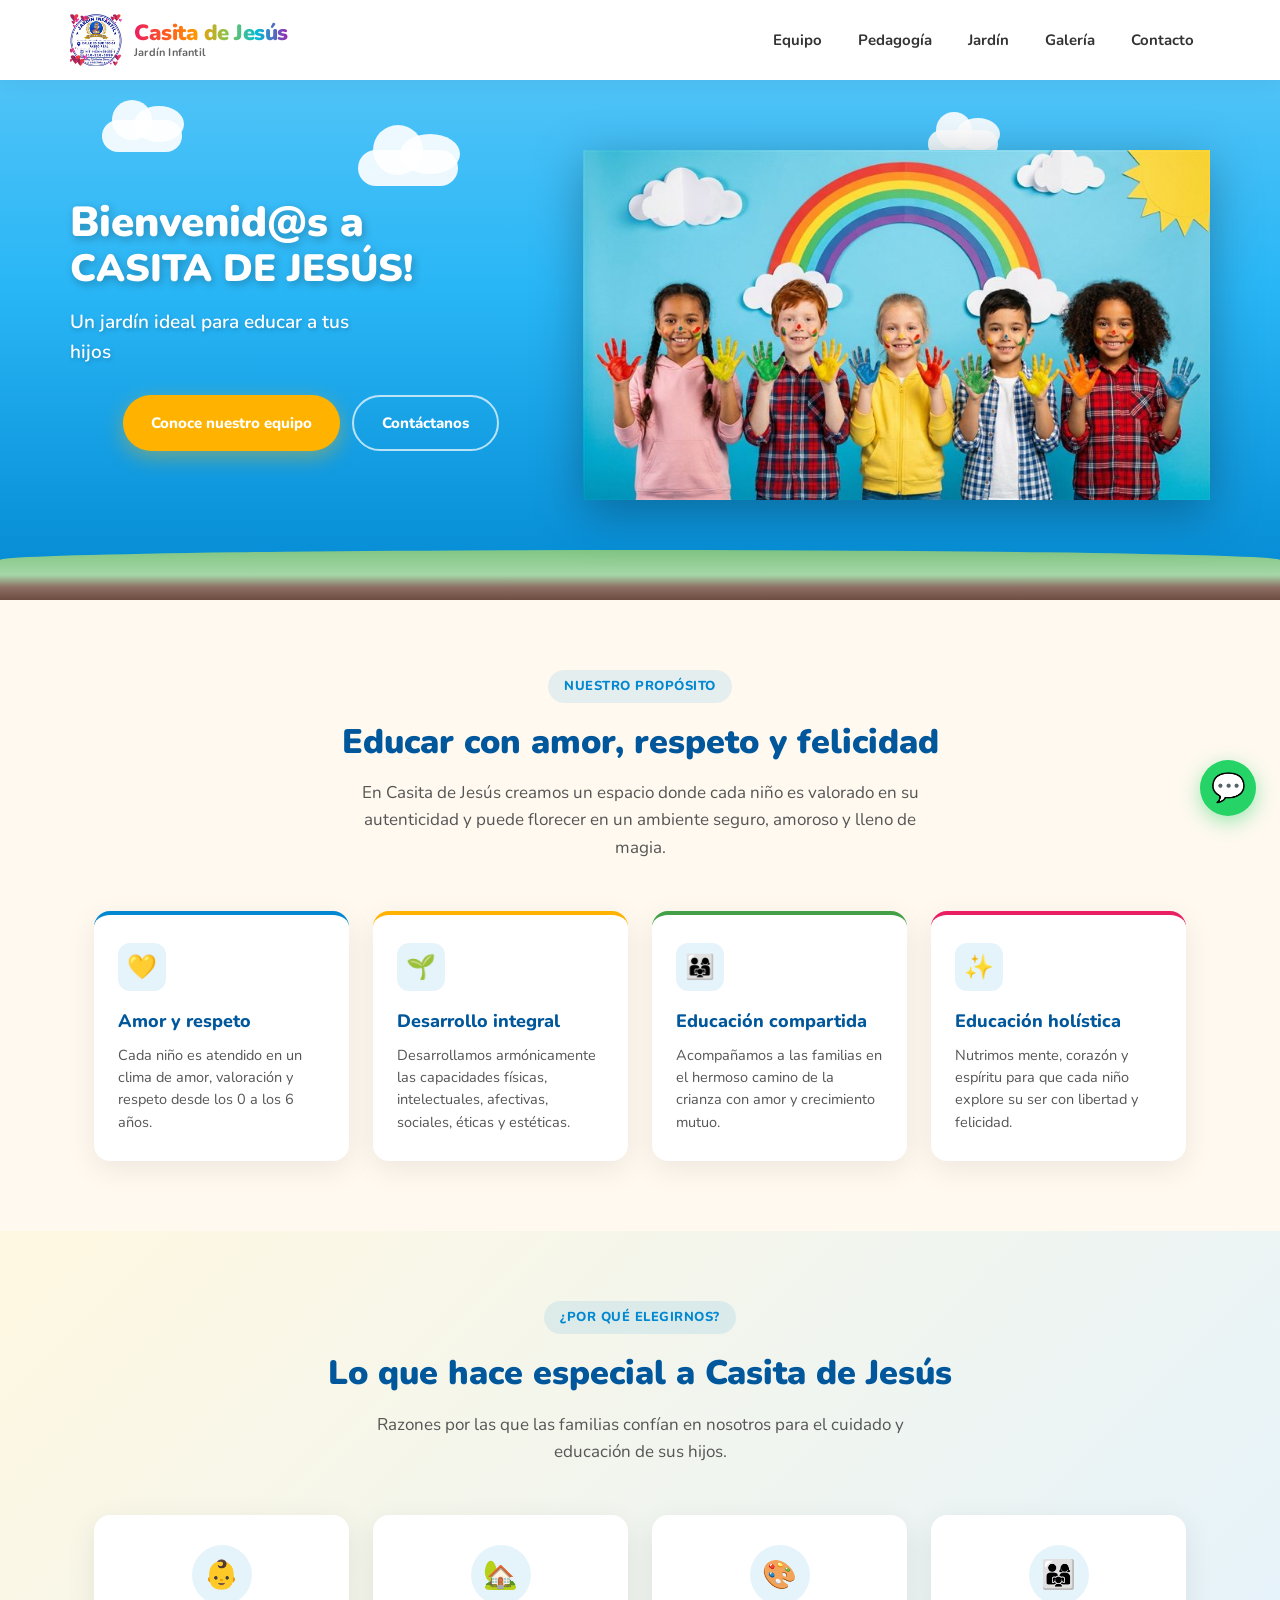
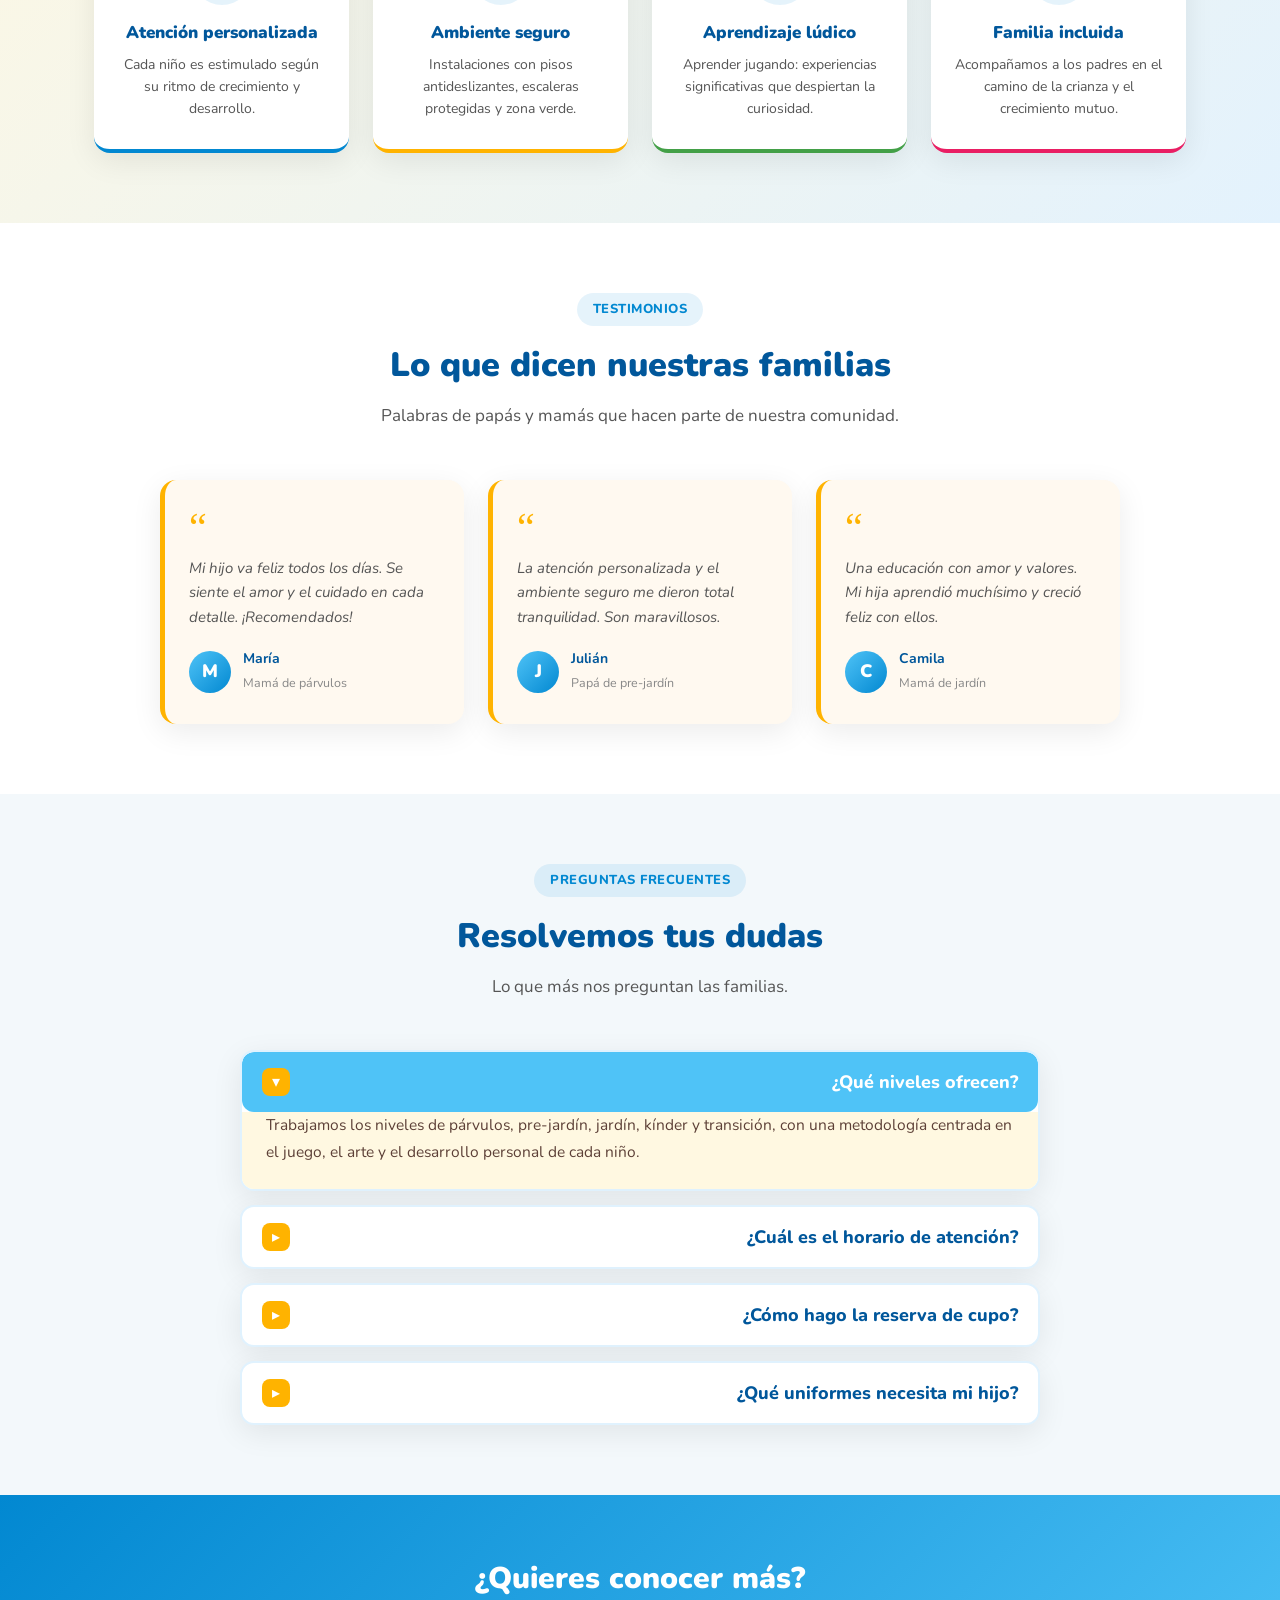
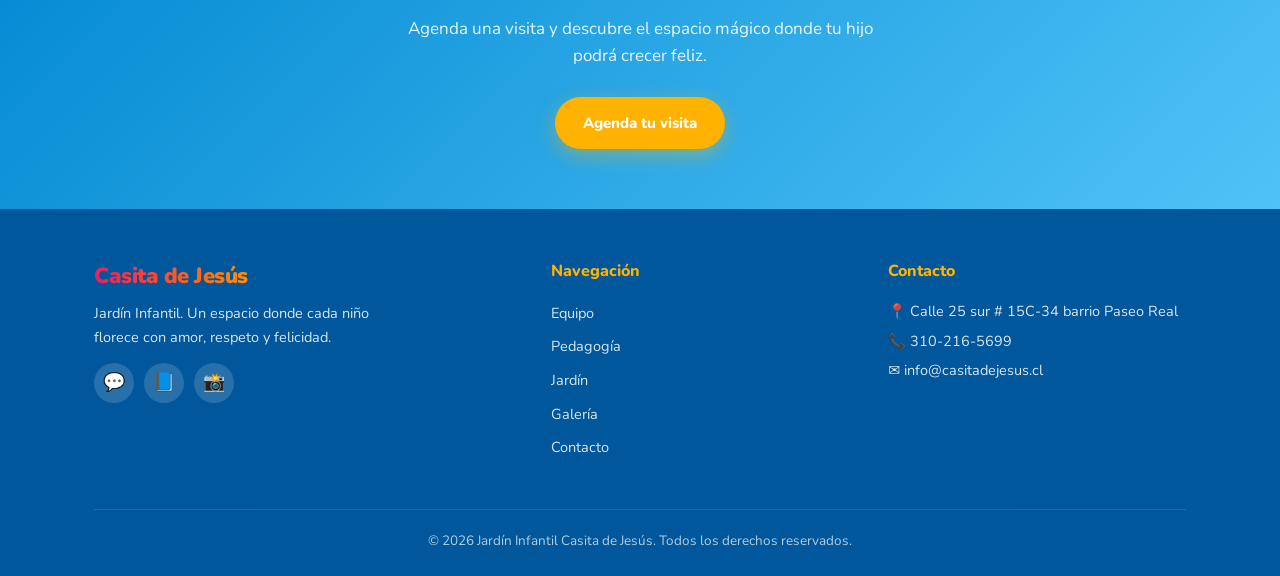
==== commit 1202b149: "Mejoras SEO y UX: JSON-LD, canonical, OG image, FAQ, WhatsApp con mensaje, lazy loading y menú activ" ====
--- a/index.html
+++ b/index.html
@@ -10,9 +10,33 @@
   <meta property="og:title" content="Jardín Infantil Casita de Jesús">
   <meta property="og:description" content="Un espacio ideal para educar a tus hijos con amor, respeto y felicidad. ¡Agenda una visita!">
   <meta property="og:url" content="https://juancho946.github.io/casita-de-jesus/">
-  <meta property="og:image" content="https://juancho946.github.io/casita-de-jesus/img/logo.png">
+  <link rel="canonical" href="https://juancho946.github.io/casita-de-jesus/">
+  <meta property="og:image" content="https://juancho946.github.io/casita-de-jesus/img/og-image.jpg">
   <meta name="twitter:card" content="summary">
   <link rel="stylesheet" href="css/styles.css">
+  <script type="application/ld+json">
+  {
+    "@context": "https://schema.org",
+    "@type": "EducationalOrganization",
+    "name": "Jardín Infantil Casita de Jesús",
+    "alternateName": "Casita de Jesús",
+    "url": "https://juancho946.github.io/casita-de-jesus/",
+    "logo": "https://juancho946.github.io/casita-de-jesus/img/logo.png",
+    "image": "https://juancho946.github.io/casita-de-jesus/img/og-image.jpg",
+    "description": "Jardín infantil con niveles de párvulos, pre-jardín, jardín, kínder y transición. Educación con amor, respeto y felicidad.",
+    "address": {
+      "@type": "PostalAddress",
+      "streetAddress": "Calle 25 sur # 15C-34, barrio Paseo Real",
+      "addressLocality": "Bogotá",
+      "addressCountry": "CO"
+    },
+    "telephone": "+573102165699",
+    "email": "info@casitadejesus.cl",
+    "sameAs": [
+      "https://wa.me/573102165699"
+    ]
+  }
+  </script>
 </head>
 <body>
 
@@ -185,6 +209,62 @@
     </div>
   </section>
 
+  <!-- FAQ -->
+  <section class="faq-section">
+    <div class="container">
+      <div class="section-title reveal">
+        <span class="section-badge">Preguntas frecuentes</span>
+        <h2>Resolvemos tus dudas</h2>
+        <p>Lo que más nos preguntan las familias.</p>
+      </div>
+      <div class="accordion reveal">
+        <div class="accordion-item open">
+          <button class="accordion-header" onclick="toggleAccordion(this)">
+            <span class="acc-icon">▾</span> ¿Qué niveles ofrecen?
+          </button>
+          <div class="accordion-body">
+            <div class="accordion-content">
+              <p>Trabajamos los niveles de párvulos, pre-jardín, jardín, kínder y transición, con una metodología centrada en el juego, el arte y el desarrollo personal de cada niño.</p>
+            </div>
+          </div>
+        </div>
+
+        <div class="accordion-item">
+          <button class="accordion-header" onclick="toggleAccordion(this)">
+            <span class="acc-icon">▸</span> ¿Cuál es el horario de atención?
+          </button>
+          <div class="accordion-body">
+            <div class="accordion-content">
+              <p>Atendemos de lunes a viernes, de 8:00 a.m. a 4:00 p.m.</p>
+            </div>
+          </div>
+        </div>
+
+        <div class="accordion-item">
+          <button class="accordion-header" onclick="toggleAccordion(this)">
+            <span class="acc-icon">▸</span> ¿Cómo hago la reserva de cupo?
+          </button>
+          <div class="accordion-body">
+            <div class="accordion-content">
+              <p>Contáctanos por WhatsApp, teléfono o el formulario de la página de contacto. Trabajamos con cupos limitados, por eso te recomendamos reservar con anticipación.</p>
+            </div>
+          </div>
+        </div>
+
+        <div class="accordion-item">
+          <button class="accordion-header" onclick="toggleAccordion(this)">
+            <span class="acc-icon">▸</span> ¿Qué uniformes necesita mi hijo?
+          </button>
+          <div class="accordion-body">
+            <div class="accordion-content">
+              <p>Dos uniformes: una sudadera para gimnasia, paseos y salidas, y un delantal para las actividades comunes del jardín.</p>
+            </div>
+          </div>
+        </div>
+      </div>
+    </div>
+  </section>
+
   <!-- CTA -->
   <section style="background: linear-gradient(135deg, #0288d1, #4fc3f7); padding: 60px 0; text-align: center; color: white;">
     <div class="container">
@@ -202,7 +282,7 @@
           <div class="logo-main">Casita de Jesús</div>
           <p>Jardín Infantil. Un espacio donde cada niño florece con amor, respeto y felicidad.</p>
           <div class="social-links">
-            <a href="https://wa.me/573102165699" target="_blank" rel="noopener" aria-label="WhatsApp">💬</a>
+            <a href="https://wa.me/573102165699?text=Hola%2C%20me%20gustar%C3%ADa%20informaci%C3%B3n%20sobre%20cupos%20en%20Casita%20de%20Jes%C3%BAs" target="_blank" rel="noopener" aria-label="WhatsApp">💬</a>
             <a href="#" aria-label="Facebook" onclick="return false;">📘</a>
             <a href="#" aria-label="Instagram" onclick="return false;">📸</a>
           </div>
@@ -233,7 +313,7 @@
   </footer>
 
   <!-- BOTÓN VOLVER ARRIBA -->
-  <a href="https://wa.me/573102165699" target="_blank" rel="noopener" class="wa-float" aria-label="WhatsApp">💬</a>
+  <a href="https://wa.me/573102165699?text=Hola%2C%20me%20gustar%C3%ADa%20informaci%C3%B3n%20sobre%20cupos%20en%20Casita%20de%20Jes%C3%BAs" target="_blank" rel="noopener" class="wa-float" aria-label="WhatsApp">💬</a>
 
   <button class="scroll-top" id="scrollTop" aria-label="Volver arriba">↑</button>
 
@@ -272,6 +352,25 @@
         nav.classList.remove('open');
       }
     });
+
+    const current = location.pathname.split('/').pop() || 'index.html';
+    document.querySelectorAll('.main-nav a').forEach(a => {
+      if (a.getAttribute('href') === current) a.classList.add('active');
+    });
+
+    function toggleAccordion(header) {
+      const item = header.parentElement;
+      const isOpen = item.classList.contains('open');
+      document.querySelectorAll('.accordion-item').forEach(i => {
+        i.classList.remove('open');
+        const icon = i.querySelector('.acc-icon');
+        if (icon) icon.textContent = '▸';
+      });
+      if (!isOpen) {
+        item.classList.add('open');
+        header.querySelector('.acc-icon').textContent = '▾';
+      }
+    }
   </script>
 
 </body>
--- a/css/styles.css
+++ b/css/styles.css
@@ -1768,6 +1768,12 @@
   color: #888;
 }
 
+/* ========== FAQ (HOME) ========== */
+.faq-section {
+  padding: 70px 0;
+  background: #f3f8fb;
+}
+
 /* ========== BENEFICIOS / POR QUÉ ELEGIRNOS (HOME) ========== */
 .why-section {
   padding: 70px 0;
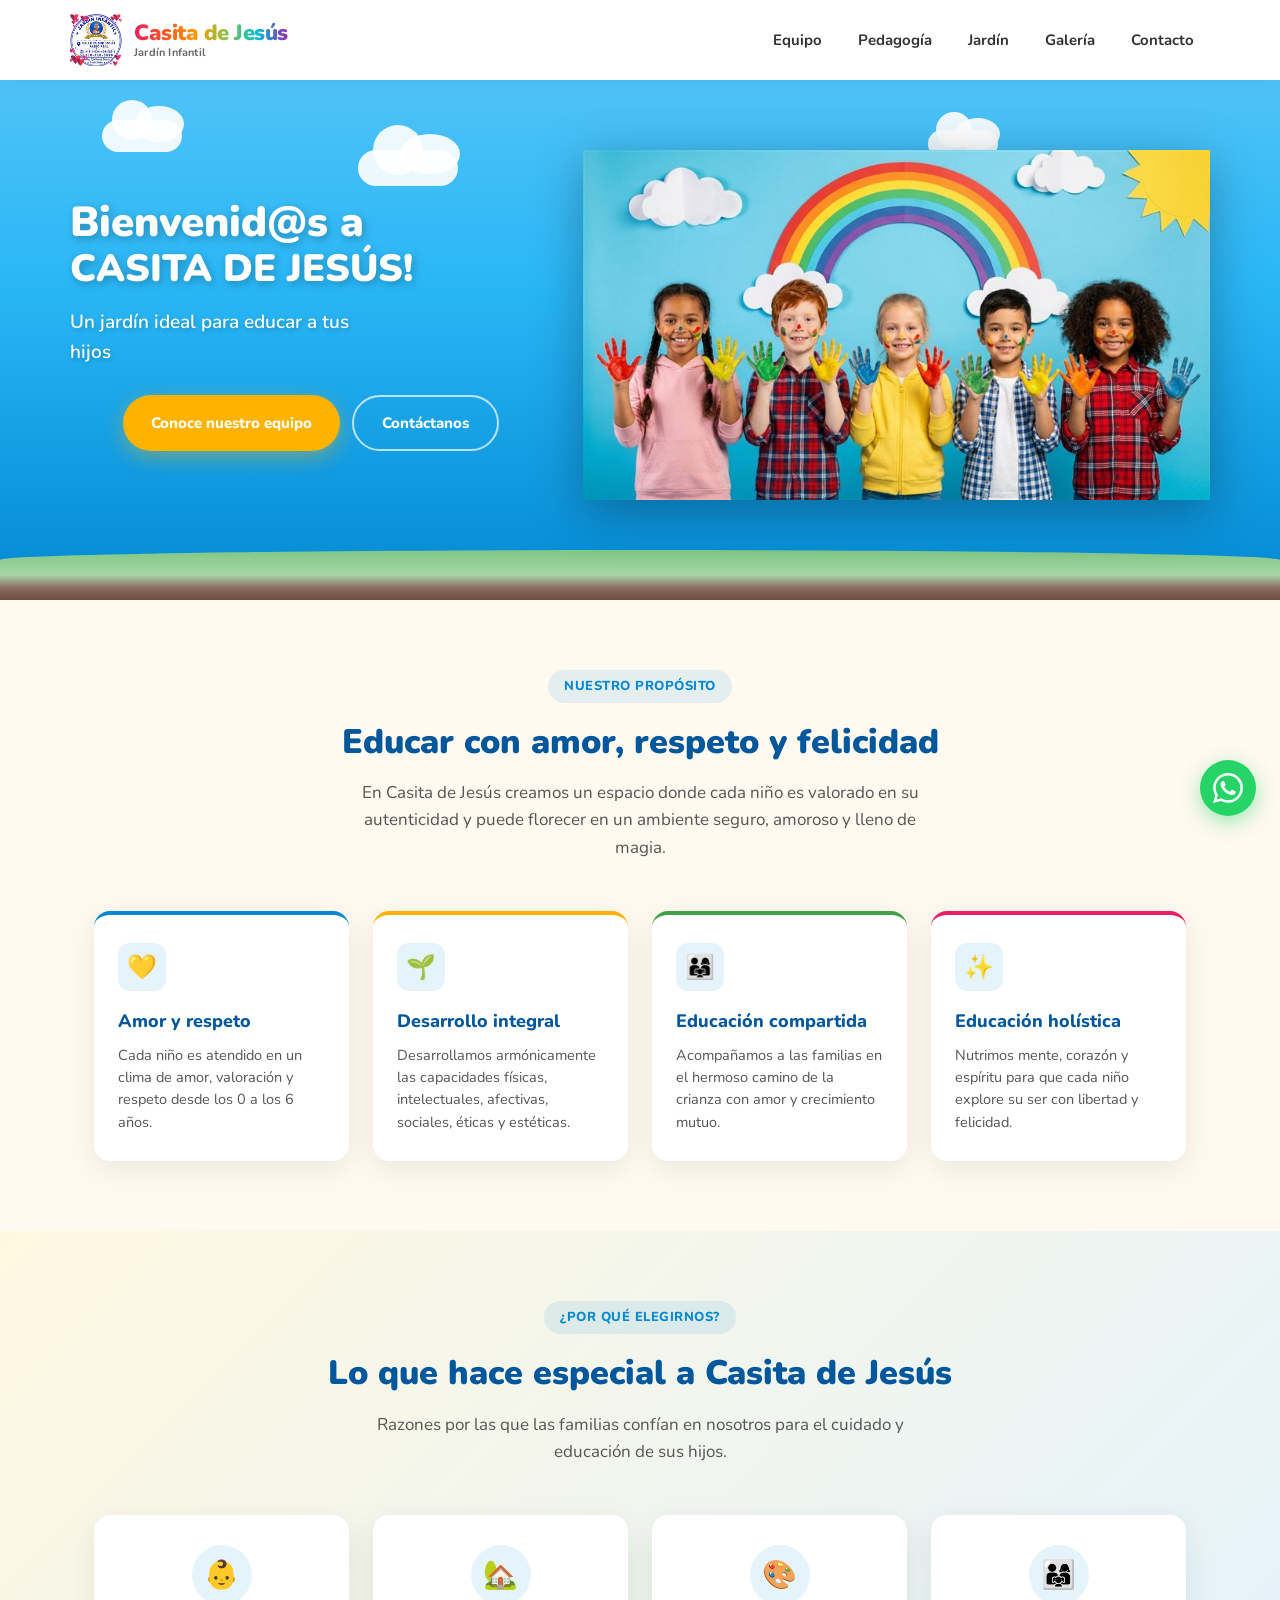
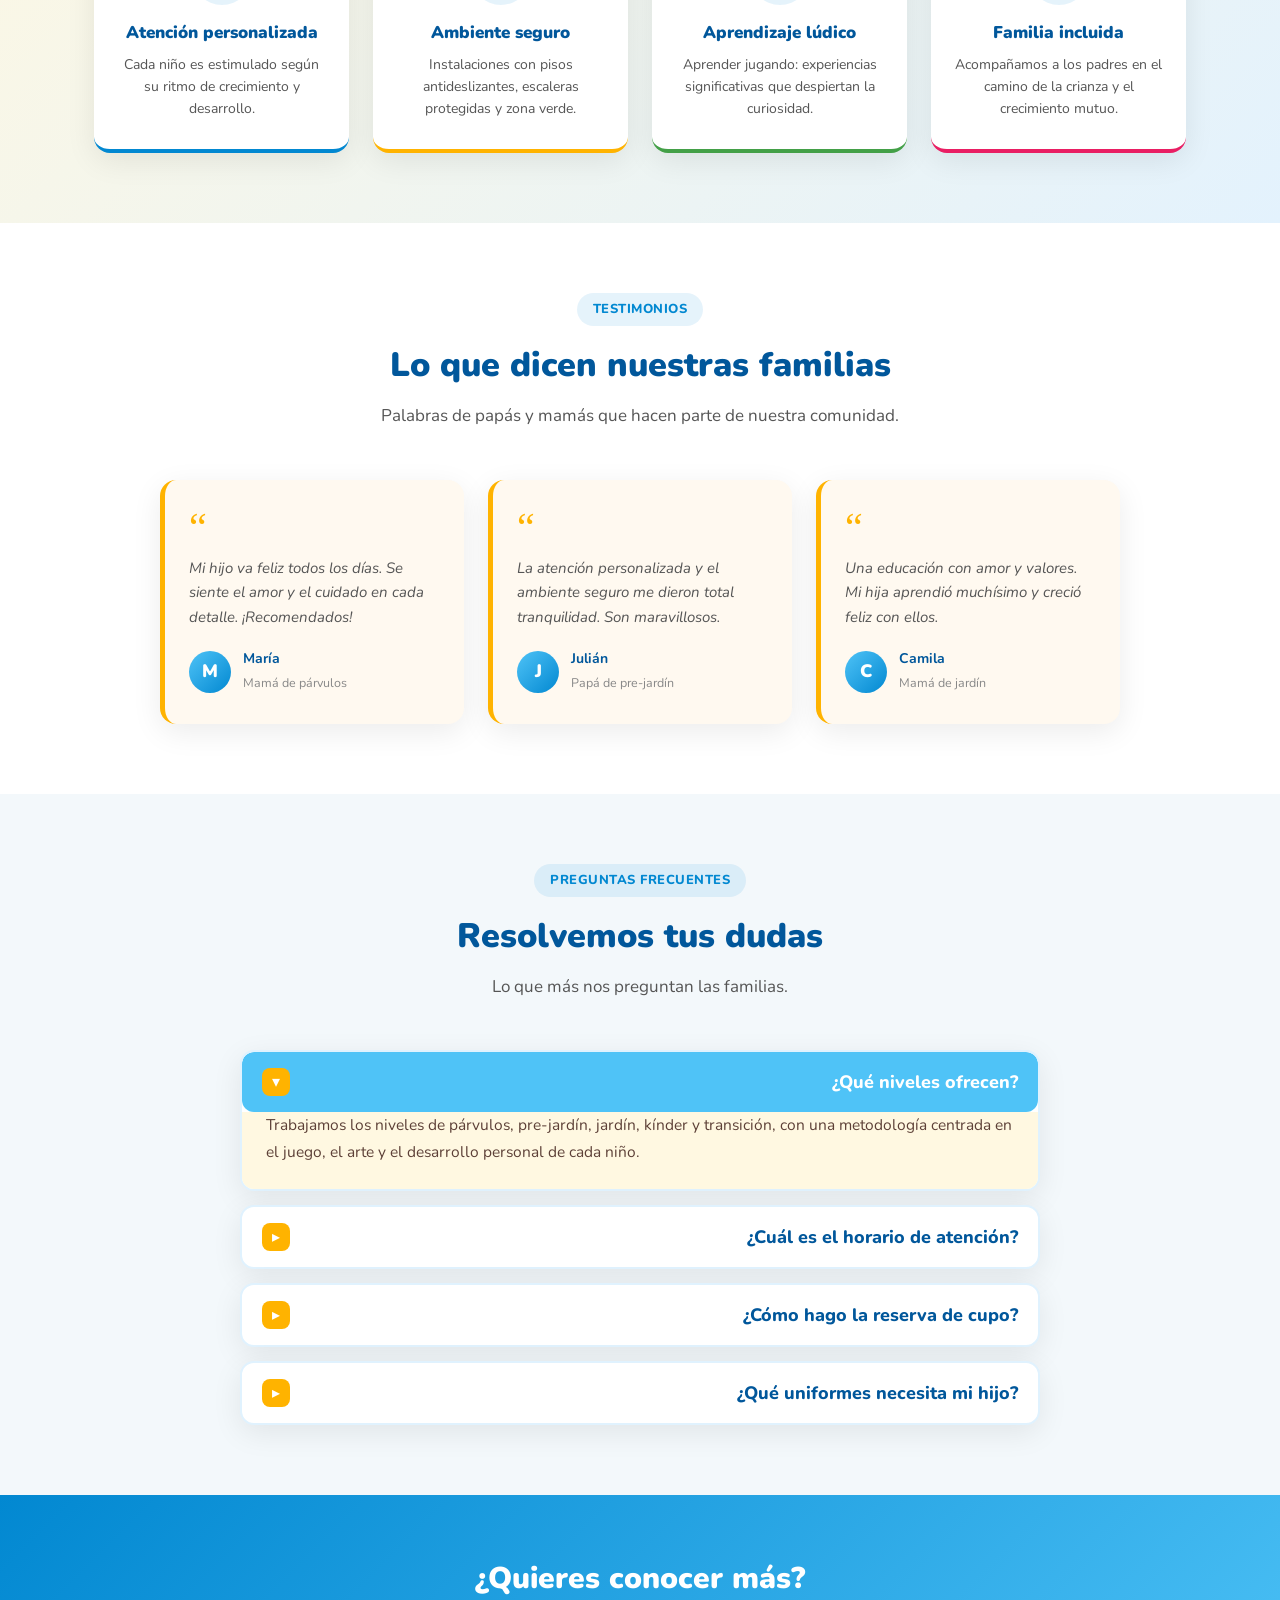
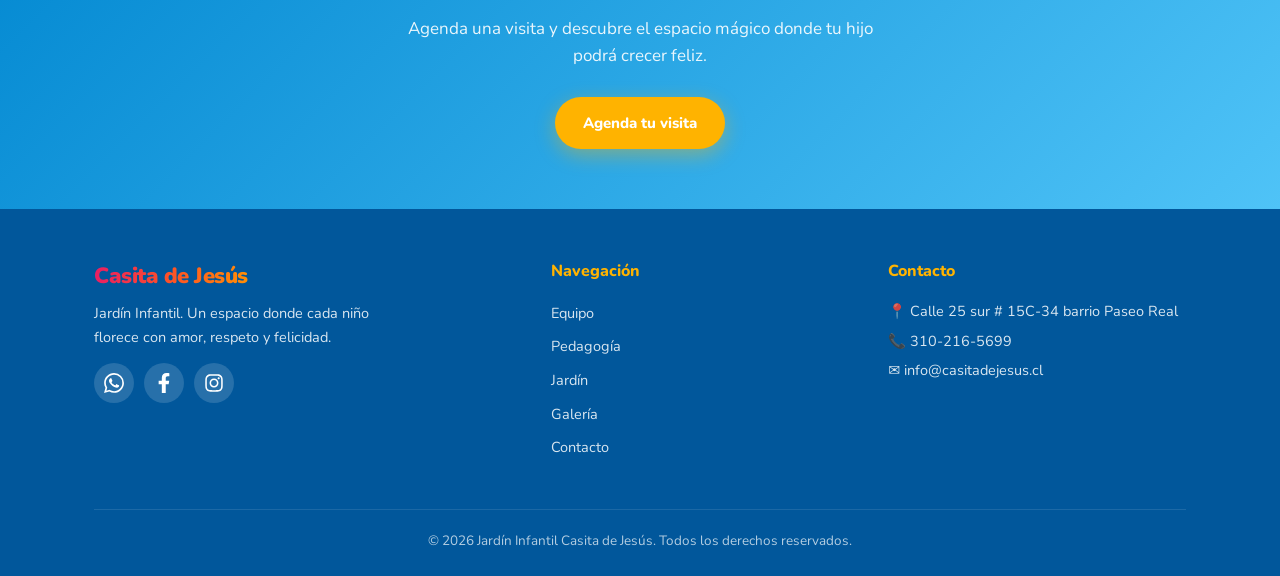
==== commit e8a5136c: "Logos reales de redes (SVG), fotos de niveles con rutas, instrucciones de video y formulario princip" ====
--- a/index.html
+++ b/index.html
@@ -282,9 +282,9 @@
           <div class="logo-main">Casita de Jesús</div>
           <p>Jardín Infantil. Un espacio donde cada niño florece con amor, respeto y felicidad.</p>
           <div class="social-links">
-            <a href="https://wa.me/573102165699?text=Hola%2C%20me%20gustar%C3%ADa%20informaci%C3%B3n%20sobre%20cupos%20en%20Casita%20de%20Jes%C3%BAs" target="_blank" rel="noopener" aria-label="WhatsApp">💬</a>
-            <a href="#" aria-label="Facebook" onclick="return false;">📘</a>
-            <a href="#" aria-label="Instagram" onclick="return false;">📸</a>
+            <a href="https://wa.me/573102165699?text=Hola%2C%20me%20gustar%C3%ADa%20informaci%C3%B3n%20sobre%20cupos%20en%20Casita%20de%20Jes%C3%BAs" target="_blank" rel="noopener" aria-label="WhatsApp"><svg xmlns="http://www.w3.org/2000/svg" viewBox="0 0 24 24" fill="currentColor" aria-hidden="true"><path d="M17.472 14.382c-.297-.149-1.758-.867-2.03-.967-.273-.099-.471-.148-.67.15-.197.297-.767.966-.94 1.164-.173.199-.347.223-.644.075-.297-.15-1.255-.463-2.39-1.475-.883-.788-1.48-1.761-1.653-2.059-.173-.297-.018-.458.13-.606.134-.133.298-.347.446-.52.149-.174.198-.298.298-.497.099-.198.05-.371-.025-.52-.075-.149-.669-1.612-.916-2.207-.242-.579-.487-.5-.669-.51-.173-.008-.371-.01-.57-.01-.198 0-.52.074-.792.372-.272.297-1.04 1.016-1.04 2.479 0 1.462 1.065 2.875 1.213 3.074.149.198 2.096 3.2 5.077 4.487.709.306 1.262.489 1.694.625.712.227 1.36.195 1.871.118.571-.085 1.758-.719 2.006-1.413.248-.694.248-1.289.173-1.413-.074-.124-.272-.198-.57-.347m-5.421 7.403h-.004a9.87 9.87 0 01-5.031-1.378l-.361-.214-3.741.982.998-3.648-.235-.374a9.86 9.86 0 01-1.51-5.26c.001-5.45 4.436-9.884 9.888-9.884 2.64 0 5.122 1.03 6.988 2.898a9.825 9.825 0 012.893 6.994c-.003 5.45-4.437 9.884-9.885 9.884m8.413-18.297A11.815 11.815 0 0012.05 0C5.495 0 .16 5.335.157 11.892c0 2.096.547 4.142 1.588 5.945L.057 24l6.305-1.654a11.882 11.882 0 005.683 1.448h.005c6.554 0 11.89-5.335 11.893-11.893a11.821 11.821 0 00-3.48-8.413z"/></svg></a>
+            <a href="#" aria-label="Facebook" onclick="return false;"><svg xmlns="http://www.w3.org/2000/svg" viewBox="0 0 320 512" fill="currentColor" aria-hidden="true"><path d="M279.14 288l14.22-92.66h-88.91v-60.13c0-25.35 12.42-50.06 52.24-50.06h40.42V6.26S260.43 0 225.36 0c-73.22 0-121.08 44.38-121.08 124.72v70.62H22.89V288h81.39v224h100.17V288z"/></svg></a>
+            <a href="#" aria-label="Instagram" onclick="return false;"><svg xmlns="http://www.w3.org/2000/svg" viewBox="0 0 448 512" fill="currentColor" aria-hidden="true"><path d="M224.1 141c-63.6 0-114.9 51.3-114.9 114.9s51.3 114.9 114.9 114.9S339 319.5 339 255.9 287.7 141 224.1 141zm0 189.6c-41.1 0-74.7-33.5-74.7-74.7s33.5-74.7 74.7-74.7 74.7 33.5 74.7 74.7-33.6 74.7-74.7 74.7zm146.4-194.3c0 14.9-12 26.8-26.8 26.8-14.9 0-26.8-12-26.8-26.8s12-26.8 26.8-26.8 26.8 12 26.8 26.8zm76.1 27.2c-1.7-35.9-9.9-67.7-36.2-93.9-26.2-26.2-58-34.4-93.9-36.2-37-2.1-147.9-2.1-184.9 0-35.8 1.7-67.6 9.9-93.9 36.1s-34.4 58-36.2 93.9c-2.1 37-2.1 147.9 0 184.9 1.7 35.9 9.9 67.7 36.2 93.9s58 34.4 93.9 36.2c37 2.1 147.9 2.1 184.9 0 35.9-1.7 67.7-9.9 93.9-36.2 26.2-26.2 34.4-58 36.2-93.9 2.1-37 2.1-147.8 0-184.8zM398.8 388c-7.8 19.6-22.9 34.7-42.6 42.6-29.5 11.7-99.5 9-132.1 9s-102.7 2.6-132.1-9c-19.6-7.8-34.7-22.9-42.6-42.6-11.7-29.5-9-99.5-9-132.1s-2.6-102.7 9-132.1c7.8-19.6 22.9-34.7 42.6-42.6 29.5-11.7 99.5-9 132.1-9s102.7-2.6 132.1 9c19.6 7.8 34.7 22.9 42.6 42.6 11.7 29.5 9 99.5 9 132.1s2.7 102.7-9 132.1z"/></svg></a>
           </div>
         </div>
         <div class="footer-col">
@@ -313,7 +313,7 @@
   </footer>
 
   <!-- BOTÓN VOLVER ARRIBA -->
-  <a href="https://wa.me/573102165699?text=Hola%2C%20me%20gustar%C3%ADa%20informaci%C3%B3n%20sobre%20cupos%20en%20Casita%20de%20Jes%C3%BAs" target="_blank" rel="noopener" class="wa-float" aria-label="WhatsApp">💬</a>
+  <a href="https://wa.me/573102165699?text=Hola%2C%20me%20gustar%C3%ADa%20informaci%C3%B3n%20sobre%20cupos%20en%20Casita%20de%20Jes%C3%BAs" target="_blank" rel="noopener" class="wa-float" aria-label="WhatsApp"><svg xmlns="http://www.w3.org/2000/svg" viewBox="0 0 24 24" fill="currentColor" aria-hidden="true"><path d="M17.472 14.382c-.297-.149-1.758-.867-2.03-.967-.273-.099-.471-.148-.67.15-.197.297-.767.966-.94 1.164-.173.199-.347.223-.644.075-.297-.15-1.255-.463-2.39-1.475-.883-.788-1.48-1.761-1.653-2.059-.173-.297-.018-.458.13-.606.134-.133.298-.347.446-.52.149-.174.198-.298.298-.497.099-.198.05-.371-.025-.52-.075-.149-.669-1.612-.916-2.207-.242-.579-.487-.5-.669-.51-.173-.008-.371-.01-.57-.01-.198 0-.52.074-.792.372-.272.297-1.04 1.016-1.04 2.479 0 1.462 1.065 2.875 1.213 3.074.149.198 2.096 3.2 5.077 4.487.709.306 1.262.489 1.694.625.712.227 1.36.195 1.871.118.571-.085 1.758-.719 2.006-1.413.248-.694.248-1.289.173-1.413-.074-.124-.272-.198-.57-.347m-5.421 7.403h-.004a9.87 9.87 0 01-5.031-1.378l-.361-.214-3.741.982.998-3.648-.235-.374a9.86 9.86 0 01-1.51-5.26c.001-5.45 4.436-9.884 9.888-9.884 2.64 0 5.122 1.03 6.988 2.898a9.825 9.825 0 012.893 6.994c-.003 5.45-4.437 9.884-9.885 9.884m8.413-18.297A11.815 11.815 0 0012.05 0C5.495 0 .16 5.335.157 11.892c0 2.096.547 4.142 1.588 5.945L.057 24l6.305-1.654a11.882 11.882 0 005.683 1.448h.005c6.554 0 11.89-5.335 11.893-11.893a11.821 11.821 0 00-3.48-8.413z"/></svg></a>
 
   <button class="scroll-top" id="scrollTop" aria-label="Volver arriba">↑</button>
 
--- a/css/styles.css
+++ b/css/styles.css
@@ -1374,6 +1374,12 @@
   justify-content: center;
   font-size: 48px;
 }
+.nivel-photo img {
+  width: 100%;
+  height: 100%;
+  object-fit: cover;
+  display: block;
+}
 
 @media (max-width: 800px) {
   .niveles-layout {
@@ -1430,10 +1436,18 @@
 /* ========== CONTACTO PAGE ========== */
 .contacto-layout {
   display: grid;
-  grid-template-columns: 320px 1fr;
+  grid-template-columns: 340px 1fr;
   gap: 32px;
   align-items: start;
   padding-bottom: 60px;
+}
+.form-card {
+  grid-column: 2;
+  grid-row: 1 / span 2;
+}
+.map-card {
+  grid-column: 1;
+  grid-row: 2;
 }
 .info-card {
   background: white;
@@ -1510,30 +1524,20 @@
 }
 .form-wrapper iframe {
   width: 100%;
-  height: 900px;
+  height: 920px;
   border: none;
   display: block;
 }
 
-@media (max-width: 850px) {
-  .contacto-layout {
-    grid-template-columns: 1fr;
-  }
-  .form-wrapper iframe {
-    height: 1000px;
-  }
-}
-
-/* Mapa en página de contacto */
+/* Mapa en página de contacto (columna izquierda, secundario) */
 .map-card {
   background: white;
   border-radius: 18px;
   padding: 20px;
   box-shadow: 0 8px 25px rgba(0,0,0,0.06);
-  margin-top: 24px;
 }
 .map-card h2 {
-  font-size: 20px;
+  font-size: 18px;
   font-weight: 900;
   color: var(--primary);
   margin-bottom: 12px;
@@ -1545,9 +1549,22 @@
 }
 .map-wrapper iframe {
   width: 100%;
-  height: 300px;
+  height: 260px;
   border: none;
   display: block;
+}
+
+@media (max-width: 850px) {
+  .contacto-layout {
+    grid-template-columns: 1fr;
+  }
+  .form-card {
+    grid-column: auto;
+    grid-row: auto;
+  }
+  .form-wrapper iframe {
+    height: 1000px;
+  }
 }
 
 /* ========== JARDIN PAGE ========== */
@@ -1847,6 +1864,11 @@
   transform: translateY(-3px);
   background: var(--accent);
 }
+.social-links svg {
+  width: 20px;
+  height: 20px;
+  fill: white;
+}
 
 /* ========== ENLACES CLICKEABLES EN FOOTER ========== */
 .footer-link {
@@ -1887,8 +1909,12 @@
   z-index: 200;
   transition: transform 0.25s, box-shadow 0.25s;
   color: white;
-  font-size: 28px;
   text-decoration: none;
+}
+.wa-float svg {
+  width: 30px;
+  height: 30px;
+  fill: white;
 }
 .wa-float:hover {
   transform: scale(1.1) translateY(-2px);
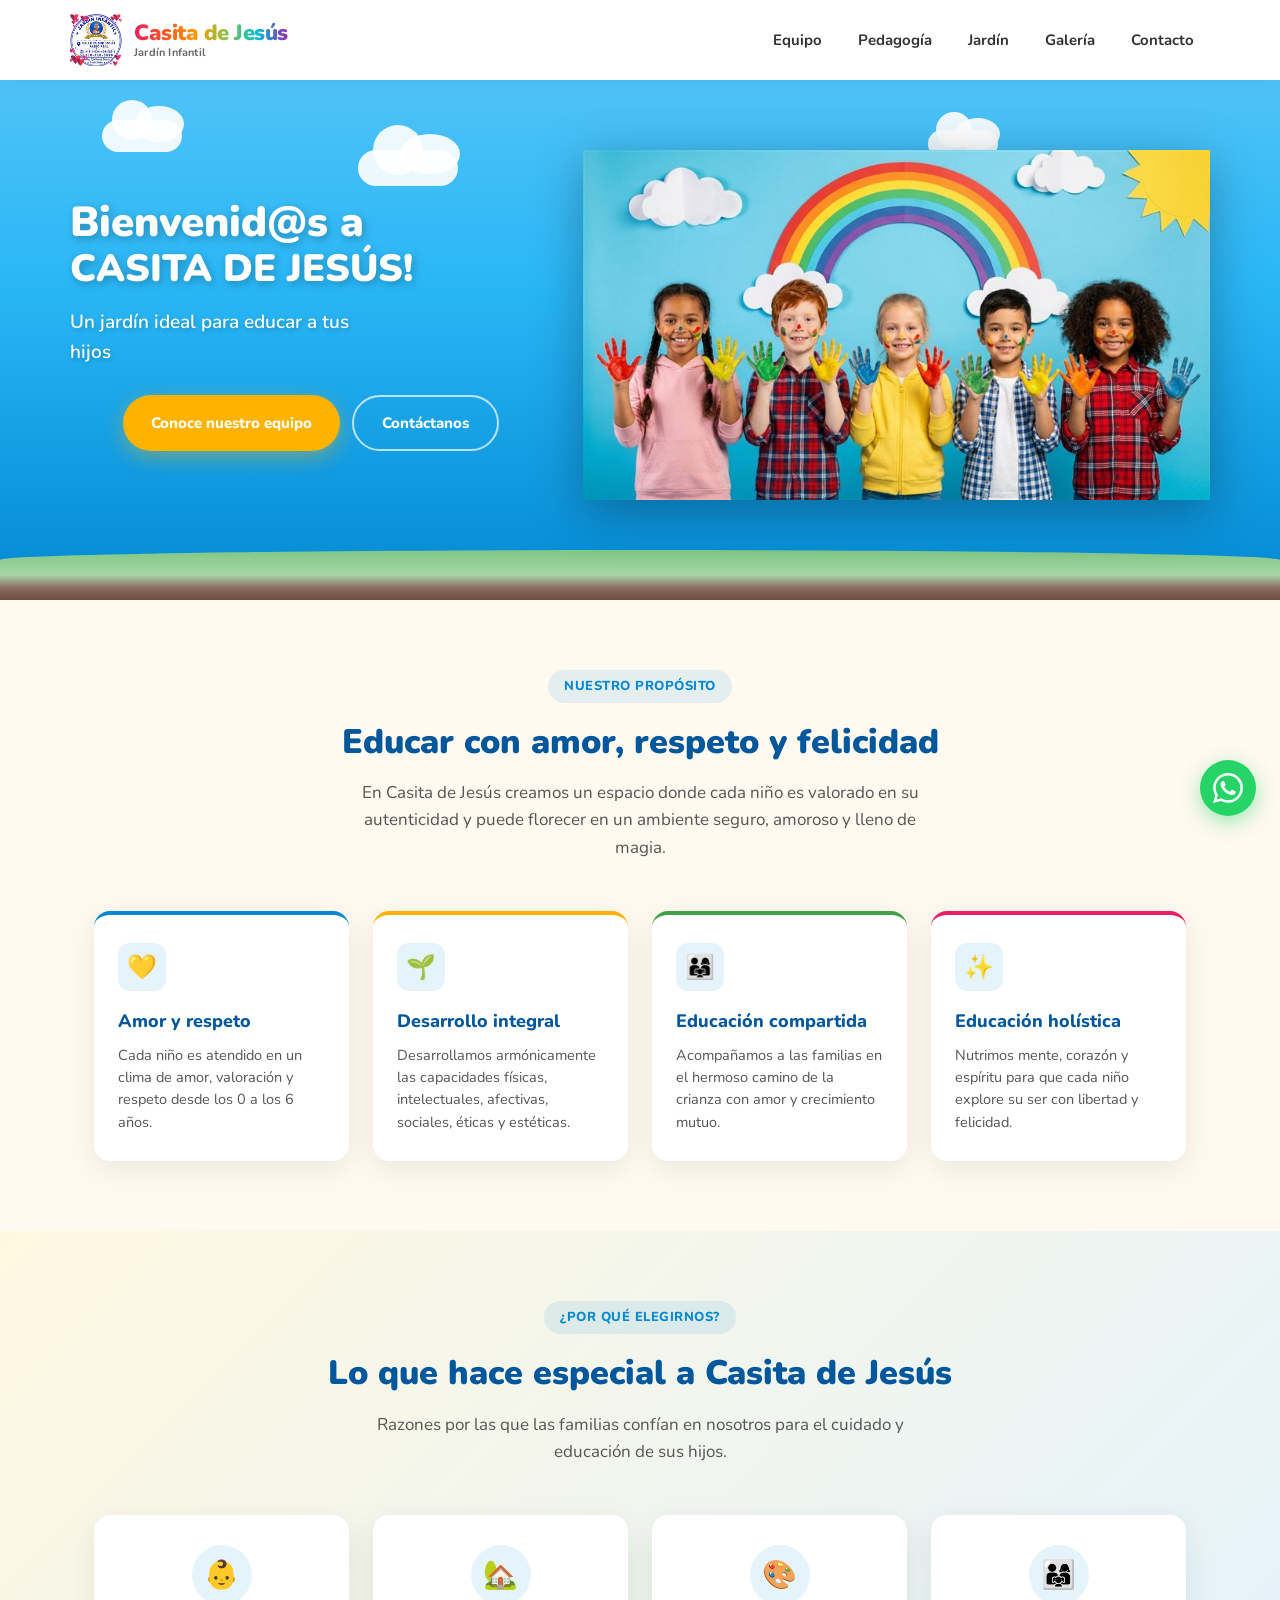
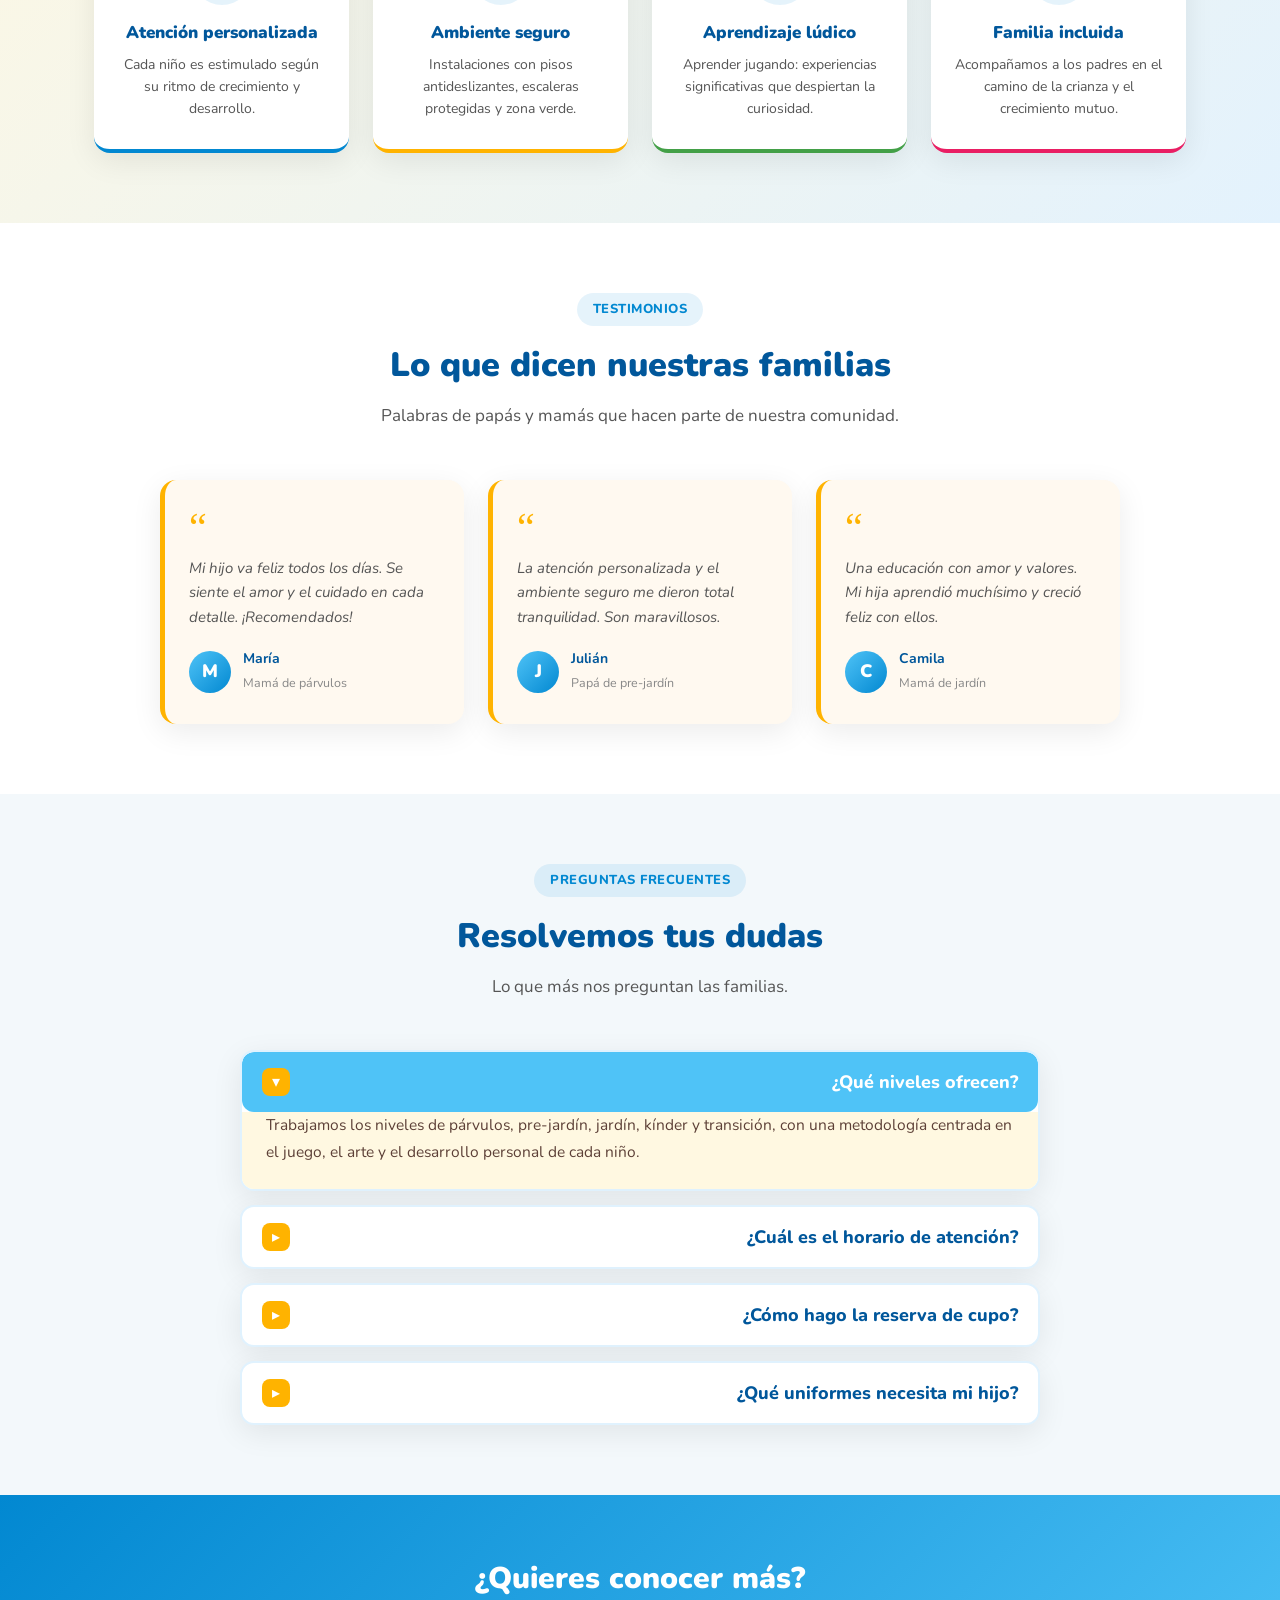
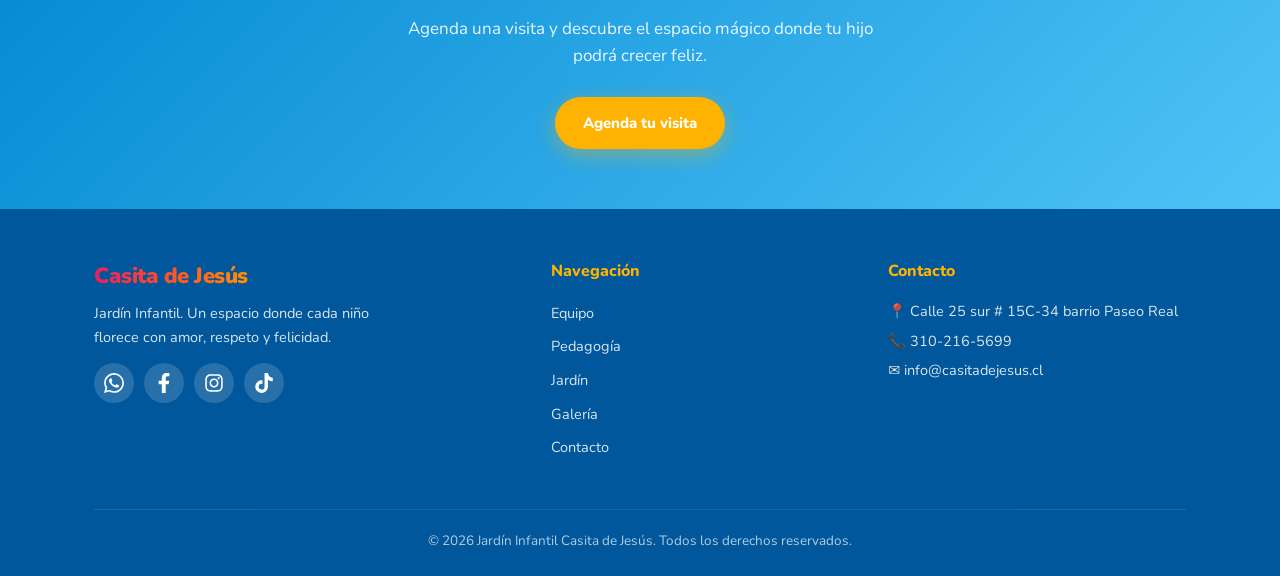
==== commit cb947748: "Redes sociales con URLs reales, TikTok añadido y mapa actualizado al pin correcto (Soacha)" ====
--- a/index.html
+++ b/index.html
@@ -1,4 +1,4 @@
-<!DOCTYPE html>
+﻿<!DOCTYPE html>
 <html lang="es">
 <head>
   <meta charset="UTF-8">
@@ -26,8 +26,9 @@
     "description": "Jardín infantil con niveles de párvulos, pre-jardín, jardín, kínder y transición. Educación con amor, respeto y felicidad.",
     "address": {
       "@type": "PostalAddress",
-      "streetAddress": "Calle 25 sur # 15C-34, barrio Paseo Real",
-      "addressLocality": "Bogotá",
+      "streetAddress": "Calle 25 sur # 15C-34, Paseo Real",
+      "addressLocality": "Soacha",
+      "addressRegion": "Cundinamarca",
       "addressCountry": "CO"
     },
     "telephone": "+573102165699",
@@ -283,8 +284,9 @@
           <p>Jardín Infantil. Un espacio donde cada niño florece con amor, respeto y felicidad.</p>
           <div class="social-links">
             <a href="https://wa.me/573102165699?text=Hola%2C%20me%20gustar%C3%ADa%20informaci%C3%B3n%20sobre%20cupos%20en%20Casita%20de%20Jes%C3%BAs" target="_blank" rel="noopener" aria-label="WhatsApp"><svg xmlns="http://www.w3.org/2000/svg" viewBox="0 0 24 24" fill="currentColor" aria-hidden="true"><path d="M17.472 14.382c-.297-.149-1.758-.867-2.03-.967-.273-.099-.471-.148-.67.15-.197.297-.767.966-.94 1.164-.173.199-.347.223-.644.075-.297-.15-1.255-.463-2.39-1.475-.883-.788-1.48-1.761-1.653-2.059-.173-.297-.018-.458.13-.606.134-.133.298-.347.446-.52.149-.174.198-.298.298-.497.099-.198.05-.371-.025-.52-.075-.149-.669-1.612-.916-2.207-.242-.579-.487-.5-.669-.51-.173-.008-.371-.01-.57-.01-.198 0-.52.074-.792.372-.272.297-1.04 1.016-1.04 2.479 0 1.462 1.065 2.875 1.213 3.074.149.198 2.096 3.2 5.077 4.487.709.306 1.262.489 1.694.625.712.227 1.36.195 1.871.118.571-.085 1.758-.719 2.006-1.413.248-.694.248-1.289.173-1.413-.074-.124-.272-.198-.57-.347m-5.421 7.403h-.004a9.87 9.87 0 01-5.031-1.378l-.361-.214-3.741.982.998-3.648-.235-.374a9.86 9.86 0 01-1.51-5.26c.001-5.45 4.436-9.884 9.888-9.884 2.64 0 5.122 1.03 6.988 2.898a9.825 9.825 0 012.893 6.994c-.003 5.45-4.437 9.884-9.885 9.884m8.413-18.297A11.815 11.815 0 0012.05 0C5.495 0 .16 5.335.157 11.892c0 2.096.547 4.142 1.588 5.945L.057 24l6.305-1.654a11.882 11.882 0 005.683 1.448h.005c6.554 0 11.89-5.335 11.893-11.893a11.821 11.821 0 00-3.48-8.413z"/></svg></a>
-            <a href="#" aria-label="Facebook" onclick="return false;"><svg xmlns="http://www.w3.org/2000/svg" viewBox="0 0 320 512" fill="currentColor" aria-hidden="true"><path d="M279.14 288l14.22-92.66h-88.91v-60.13c0-25.35 12.42-50.06 52.24-50.06h40.42V6.26S260.43 0 225.36 0c-73.22 0-121.08 44.38-121.08 124.72v70.62H22.89V288h81.39v224h100.17V288z"/></svg></a>
-            <a href="#" aria-label="Instagram" onclick="return false;"><svg xmlns="http://www.w3.org/2000/svg" viewBox="0 0 448 512" fill="currentColor" aria-hidden="true"><path d="M224.1 141c-63.6 0-114.9 51.3-114.9 114.9s51.3 114.9 114.9 114.9S339 319.5 339 255.9 287.7 141 224.1 141zm0 189.6c-41.1 0-74.7-33.5-74.7-74.7s33.5-74.7 74.7-74.7 74.7 33.5 74.7 74.7-33.6 74.7-74.7 74.7zm146.4-194.3c0 14.9-12 26.8-26.8 26.8-14.9 0-26.8-12-26.8-26.8s12-26.8 26.8-26.8 26.8 12 26.8 26.8zm76.1 27.2c-1.7-35.9-9.9-67.7-36.2-93.9-26.2-26.2-58-34.4-93.9-36.2-37-2.1-147.9-2.1-184.9 0-35.8 1.7-67.6 9.9-93.9 36.1s-34.4 58-36.2 93.9c-2.1 37-2.1 147.9 0 184.9 1.7 35.9 9.9 67.7 36.2 93.9s58 34.4 93.9 36.2c37 2.1 147.9 2.1 184.9 0 35.9-1.7 67.7-9.9 93.9-36.2 26.2-26.2 34.4-58 36.2-93.9 2.1-37 2.1-147.8 0-184.8zM398.8 388c-7.8 19.6-22.9 34.7-42.6 42.6-29.5 11.7-99.5 9-132.1 9s-102.7 2.6-132.1-9c-19.6-7.8-34.7-22.9-42.6-42.6-11.7-29.5-9-99.5-9-132.1s-2.6-102.7 9-132.1c7.8-19.6 22.9-34.7 42.6-42.6 29.5-11.7 99.5-9 132.1-9s102.7-2.6 132.1 9c19.6 7.8 34.7 22.9 42.6 42.6 11.7 29.5 9 99.5 9 132.1s2.7 102.7-9 132.1z"/></svg></a>
+            <a href="https://www.facebook.com/share/19VA4uP5dw/" target="_blank" rel="noopener" aria-label="Facebook"><svg xmlns="http://www.w3.org/2000/svg" viewBox="0 0 320 512" fill="currentColor" aria-hidden="true"><path d="M279.14 288l14.22-92.66h-88.91v-60.13c0-25.35 12.42-50.06 52.24-50.06h40.42V6.26S260.43 0 225.36 0c-73.22 0-121.08 44.38-121.08 124.72v70.62H22.89V288h81.39v224h100.17V288z"/></svg></a>
+            <a href="https://www.instagram.com/jesuscasitade/" target="_blank" rel="noopener" aria-label="Instagram"><svg xmlns="http://www.w3.org/2000/svg" viewBox="0 0 448 512" fill="currentColor" aria-hidden="true"><path d="M224.1 141c-63.6 0-114.9 51.3-114.9 114.9s51.3 114.9 114.9 114.9S339 319.5 339 255.9 287.7 141 224.1 141zm0 189.6c-41.1 0-74.7-33.5-74.7-74.7s33.5-74.7 74.7-74.7 74.7 33.5 74.7 74.7-33.6 74.7-74.7 74.7zm146.4-194.3c0 14.9-12 26.8-26.8 26.8-14.9 0-26.8-12-26.8-26.8s12-26.8 26.8-26.8 26.8 12 26.8 26.8zm76.1 27.2c-1.7-35.9-9.9-67.7-36.2-93.9-26.2-26.2-58-34.4-93.9-36.2-37-2.1-147.9-2.1-184.9 0-35.8 1.7-67.6 9.9-93.9 36.1s-34.4 58-36.2 93.9c-2.1 37-2.1 147.9 0 184.9 1.7 35.9 9.9 67.7 36.2 93.9s58 34.4 93.9 36.2c37 2.1 147.9 2.1 184.9 0 35.9-1.7 67.7-9.9 93.9-36.2 26.2-26.2 34.4-58 36.2-93.9 2.1-37 2.1-147.8 0-184.8zM398.8 388c-7.8 19.6-22.9 34.7-42.6 42.6-29.5 11.7-99.5 9-132.1 9s-102.7 2.6-132.1-9c-19.6-7.8-34.7-22.9-42.6-42.6-11.7-29.5-9-99.5-9-132.1s-2.6-102.7 9-132.1c7.8-19.6 22.9-34.7 42.6-42.6 29.5-11.7 99.5-9 132.1-9s102.7-2.6 132.1 9c19.6 7.8 34.7 22.9 42.6 42.6 11.7 29.5 9 99.5 9 132.1s2.7 102.7-9 132.1z"/></svg></a>
+            <a href="https://www.tiktok.com/@casitadejesus" target="_blank" rel="noopener" aria-label="TikTok"><svg xmlns="http://www.w3.org/2000/svg" viewBox="0 0 448 512" fill="currentColor" aria-hidden="true"><path d="M448,209.91a210.06,210.06,0,0,1-122.77-39.25V349.38A162.55,162.55,0,1,1,185,188.31V278.2a74.62,74.62,0,1,0,52.23,71.18V0l88,0a121.18,121.18,0,0,0,1.86,22.17h0A122.18,122.18,0,0,0,381,102.39a121.43,121.43,0,0,0,67,20.14Z"/></svg></a>
           </div>
         </div>
         <div class="footer-col">
@@ -300,7 +302,7 @@
         <div class="footer-col">
           <h4>Contacto</h4>
           <ul>
-            <li><a class="footer-link" href="https://www.google.com/maps/search/?api=1&query=Calle+25+sur+15C-34+barrio+Paseo+Real" target="_blank" rel="noopener">📍 Calle 25 sur # 15C-34 barrio Paseo Real</a></li>
+            <li><a class="footer-link" href="https://maps.app.goo.gl/UqUyERWtNpwERDyy7" target="_blank" rel="noopener">📍 Calle 25 sur # 15C-34 barrio Paseo Real</a></li>
             <li><a class="footer-link" href="tel:+573102165699">📞 310-216-5699</a></li>
             <li><a class="footer-link" href="mailto:info@casitadejesus.cl">✉️ info@casitadejesus.cl</a></li>
           </ul>
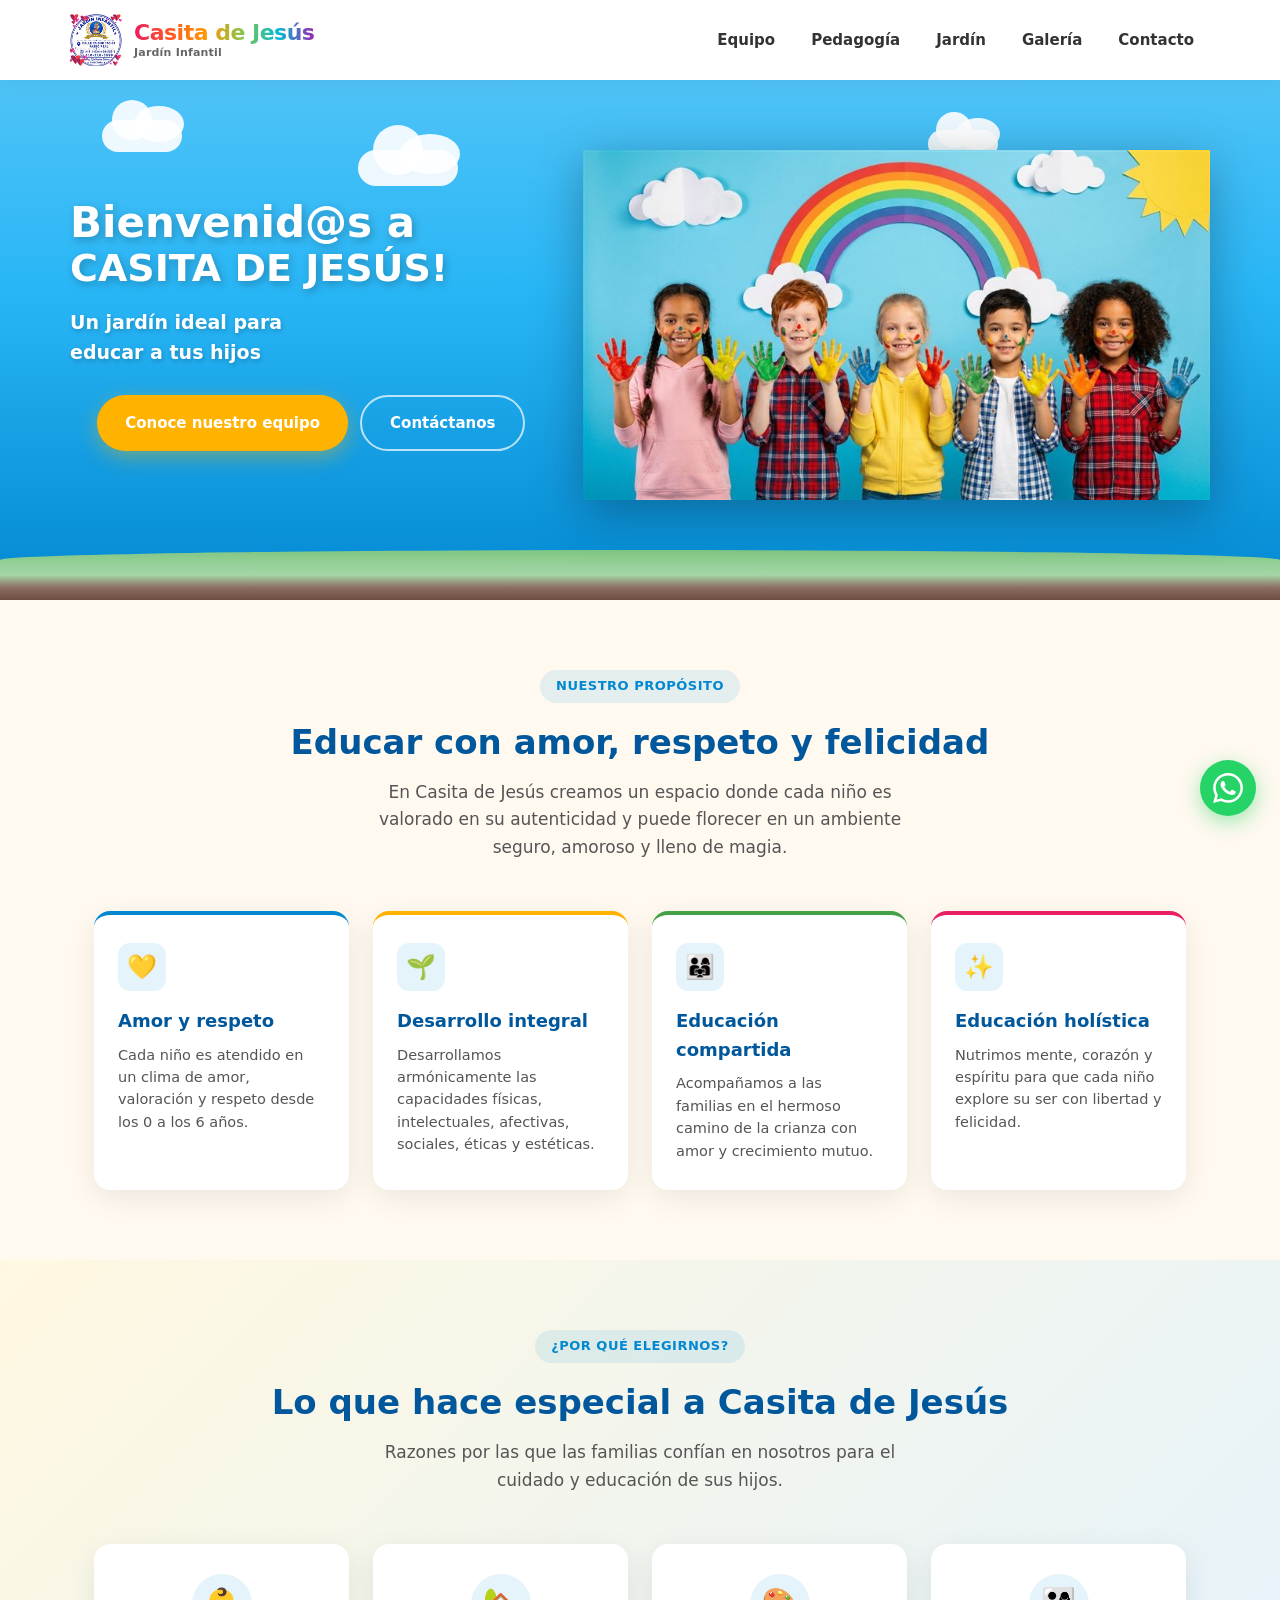
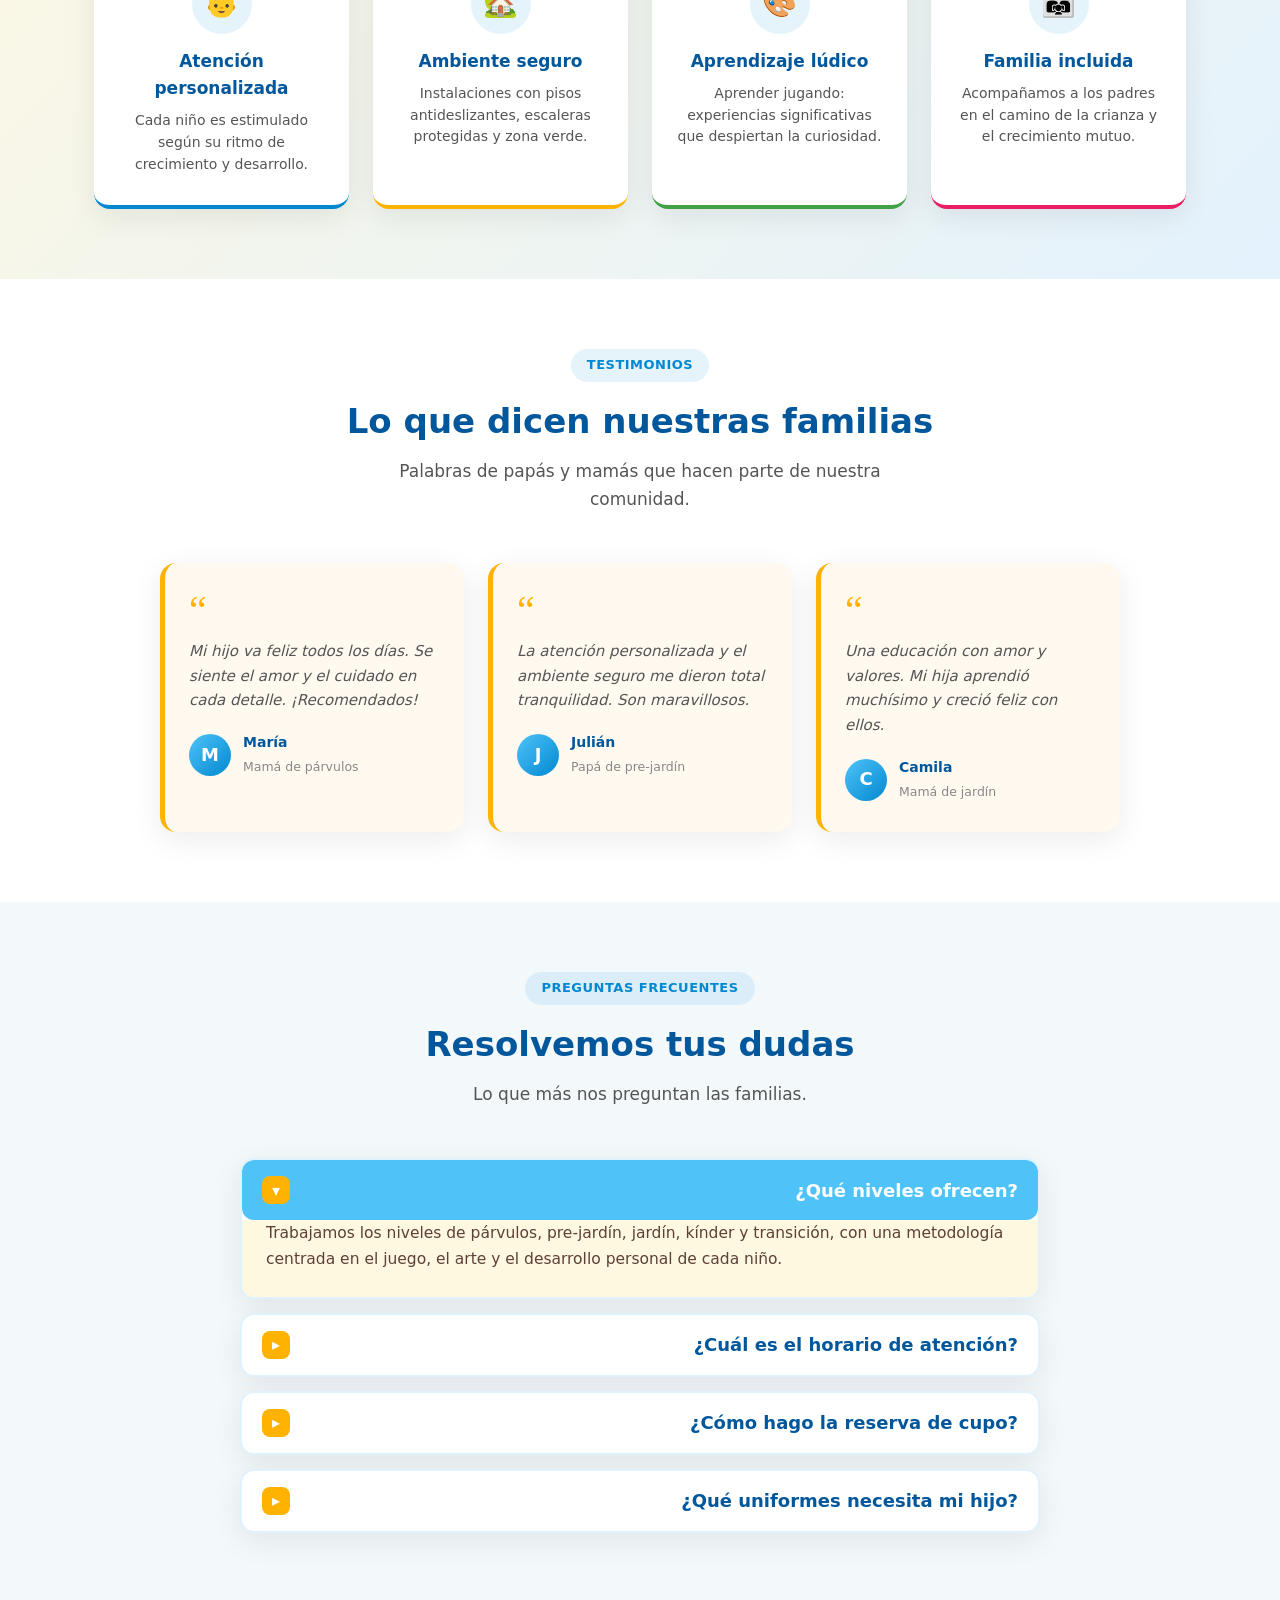
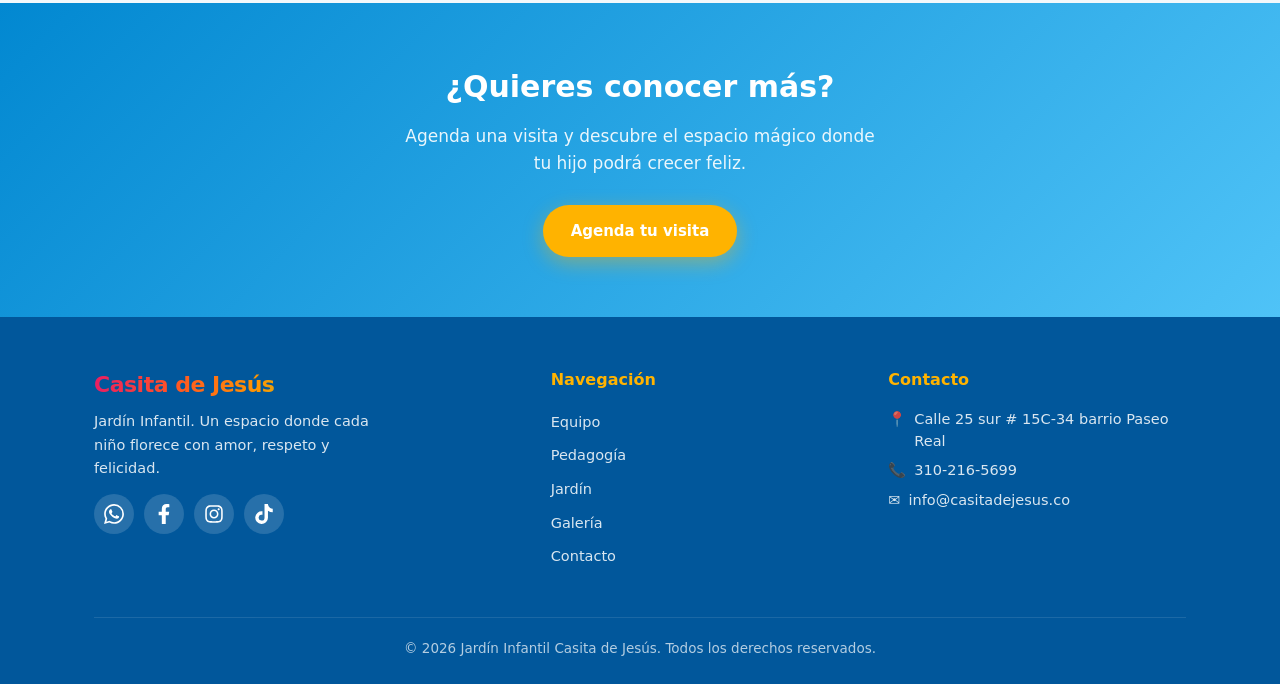
==== commit 31cd81e0: "Performance, SEO, a11y & security improvements - Minified CSS (styles.min.css) + preconnect fonts + " ====
--- a/index.html
+++ b/index.html
@@ -5,6 +5,7 @@
   <meta name="viewport" content="width=device-width, initial-scale=1.0">
   <title>Jardín Infantil Casita de Jesús</title>
   <link rel="icon" type="image/svg+xml" href="favicon.svg">
+  <link rel="icon" href="favicon.ico" sizes="32x32">
   <meta name="description" content="Jardín Infantil Casita de Jesús. Un espacio ideal para educar a tus hijos con amor, respeto y felicidad.">
   <meta property="og:type" content="website">
   <meta property="og:title" content="Jardín Infantil Casita de Jesús">
@@ -13,7 +14,10 @@
   <link rel="canonical" href="https://juancho946.github.io/casita-de-jesus/">
   <meta property="og:image" content="https://juancho946.github.io/casita-de-jesus/img/og-image.jpg">
   <meta name="twitter:card" content="summary">
-  <link rel="stylesheet" href="css/styles.css">
+  <link rel="preconnect" href="https://fonts.googleapis.com">
+  <link rel="preconnect" href="https://fonts.gstatic.com" crossorigin>
+  <link rel="stylesheet" href="css/styles.min.css">
+  <meta http-equiv="Content-Security-Policy" content="default-src 'self'; img-src 'self' data: https:; script-src 'self' 'unsafe-inline' https://www.google.com https://docs.google.com; frame-src https://www.google.com https://docs.google.com; style-src 'self' 'unsafe-inline' https://fonts.googleapis.com; font-src 'self' https://fonts.gstatic.com;">
   <script type="application/ld+json">
   {
     "@context": "https://schema.org",
@@ -45,7 +49,7 @@
   <header class="site-header">
     <div class="container header-inner">
       <a href="index.html" class="logo">
-        <img src="img/logo.png" alt="Casita de Jesús" class="logo-img" onerror="this.style.display='none'">
+        <img src="img/logo.png" alt="Casita de Jesús" class="logo-img" width="200" height="200" onerror="this.style.display='none'">
         <div class="logo-text">
           <span class="logo-main">Casita de Jesús</span>
           <span class="logo-sub">Jardín Infantil</span>
@@ -87,7 +91,7 @@
       </div>
 
       <div class="hero-visual">
-        <img src="img/kids.jpg" alt="Niños felices con pintura en las manos" class="hero-kids">
+        <img src="img/kids.jpg" alt="Niños felices con pintura en las manos" class="hero-kids" width="800" height="447">
         <div class="sun">
           <div class="ray"></div>
           <div class="ray"></div>
@@ -117,22 +121,22 @@
 
       <div class="priorities-grid">
         <div class="priority-card reveal">
-          <div class="priority-icon">💛</div>
+          <div class="priority-icon" aria-hidden="true">💛</div>
           <h3>Amor y respeto</h3>
           <p>Cada niño es atendido en un clima de amor, valoración y respeto desde los 0 a los 6 años.</p>
         </div>
         <div class="priority-card reveal">
-          <div class="priority-icon">🌱</div>
+          <div class="priority-icon" aria-hidden="true">🌱</div>
           <h3>Desarrollo integral</h3>
           <p>Desarrollamos armónicamente las capacidades físicas, intelectuales, afectivas, sociales, éticas y estéticas.</p>
         </div>
         <div class="priority-card reveal">
-          <div class="priority-icon">👨‍👩‍👧</div>
+          <div class="priority-icon" aria-hidden="true">👨‍👩‍👧</div>
           <h3>Educación compartida</h3>
           <p>Acompañamos a las familias en el hermoso camino de la crianza con amor y crecimiento mutuo.</p>
         </div>
         <div class="priority-card reveal">
-          <div class="priority-icon">✨</div>
+          <div class="priority-icon" aria-hidden="true">✨</div>
           <h3>Educación holística</h3>
           <p>Nutrimos mente, corazón y espíritu para que cada niño explore su ser con libertad y felicidad.</p>
         </div>
@@ -150,22 +154,22 @@
       </div>
       <div class="why-grid">
         <div class="why-card reveal">
-          <div class="icon">👶</div>
+          <div class="icon" aria-hidden="true">👶</div>
           <h3>Atención personalizada</h3>
           <p>Cada niño es estimulado según su ritmo de crecimiento y desarrollo.</p>
         </div>
         <div class="why-card reveal">
-          <div class="icon">🏡</div>
+          <div class="icon" aria-hidden="true">🏡</div>
           <h3>Ambiente seguro</h3>
           <p>Instalaciones con pisos antideslizantes, escaleras protegidas y zona verde.</p>
         </div>
         <div class="why-card reveal">
-          <div class="icon">🎨</div>
+          <div class="icon" aria-hidden="true">🎨</div>
           <h3>Aprendizaje lúdico</h3>
           <p>Aprender jugando: experiencias significativas que despiertan la curiosidad.</p>
         </div>
         <div class="why-card reveal">
-          <div class="icon">👨‍👩‍👧</div>
+          <div class="icon" aria-hidden="true">👨‍👩‍👧</div>
           <h3>Familia incluida</h3>
           <p>Acompañamos a los padres en el camino de la crianza y el crecimiento mutuo.</p>
         </div>
@@ -302,14 +306,14 @@
         <div class="footer-col">
           <h4>Contacto</h4>
           <ul>
-            <li><a class="footer-link" href="https://maps.app.goo.gl/UqUyERWtNpwERDyy7" target="_blank" rel="noopener">📍 Calle 25 sur # 15C-34 barrio Paseo Real</a></li>
-            <li><a class="footer-link" href="tel:+573102165699">📞 310-216-5699</a></li>
-            <li><a class="footer-link" href="mailto:info@casitadejesus.cl">✉️ info@casitadejesus.cl</a></li>
+            <li><a class="footer-link" href="https://maps.app.goo.gl/UqUyERWtNpwERDyy7" target="_blank" rel="noopener"><span aria-hidden="true">📍</span> Calle 25 sur # 15C-34 barrio Paseo Real</a></li>
+            <li><a class="footer-link" href="tel:+573102165699"><span aria-hidden="true">📞</span> 310-216-5699</a></li>
+            <li><a class="footer-link" href="mailto:info@casitadejesus.co"><span aria-hidden="true">✉️</span> info@casitadejesus.co</a></li>
           </ul>
         </div>
       </div>
       <div class="footer-bottom">
-        © 2026 Jardín Infantil Casita de Jesús. Todos los derechos reservados.
+        &copy; <span id="currentYear"></span> Jardín Infantil Casita de Jesús. Todos los derechos reservados.
       </div>
     </div>
   </footer>
@@ -373,6 +377,8 @@
         header.querySelector('.acc-icon').textContent = '▾';
       }
     }
+
+    document.getElementById('currentYear').textContent = new Date().getFullYear();
   </script>
 
 </body>
--- a/css/styles.min.css
+++ b/css/styles.min.css
@@ -0,0 +1 @@
+@import url(https://fonts.googleapis.com/css2?family=Nunito:wght@400;600;700;800;900&family=Poppins:wght@500;600;700&display=swap);:root{--primary:#0288d1;--primary-light:#4fc3f7;--primary-dark:#01579b;--accent:#ffb300;--accent-dark:#ff8f00;--pink:#e91e63;--green:#43a047;--purple:#8e24aa;--text:#333;--text-light:#555;--bg:#fff9f0;--white:#ffffff;--shadow:0 8px 30px rgba(0,0,0,0.08);--radius:16px}*{margin:0;padding:0;box-sizing:border-box}html{scroll-behavior:smooth}body{font-family:Nunito,system-ui,sans-serif;color:var(--text);background:var(--bg);line-height:1.6;min-height:100vh;display:flex;flex-direction:column}img{max-width:100%;height:auto;display:block}a{text-decoration:none;color:inherit;transition:all .25s ease}ul{list-style:none}.container{width:100%;max-width:1140px;margin:0 auto;padding:0 24px}.site-header{background:var(--white);box-shadow:0 2px 20px rgba(0,0,0,.06);position:sticky;top:0;z-index:100}.header-inner{display:flex;align-items:center;justify-content:space-between;padding:14px 0;gap:20px}.logo-old{display:flex;flex-direction:column;line-height:1}.logo-main{font-size:32px;font-weight:900;letter-spacing:-1px;background:linear-gradient(90deg,#e91e63,#ff5722,#ff9800,#ffeb3b,#8bc34a,#00bcd4,#9c27b0);-webkit-background-clip:text;-webkit-text-fill-color:transparent;background-clip:text}.logo-sub{font-size:11px;color:#666;font-weight:700;margin-top:2px;letter-spacing:.2px}.main-nav ul{display:flex;gap:4px;align-items:center}.main-nav a{display:block;padding:10px 16px;font-weight:700;font-size:15px;color:var(--text);border-radius:30px;position:relative}.main-nav a.active,.main-nav a:hover{color:var(--primary);background:rgba(2,136,209,.08)}.main-nav a.active::after{content:'';position:absolute;bottom:4px;left:50%;transform:translateX(-50%);width:18px;height:3px;background:var(--accent);border-radius:2px}.menu-toggle{display:none;background:0 0;border:none;cursor:pointer;padding:8px;flex-direction:column;gap:5px}.menu-toggle span{display:block;width:26px;height:3px;background:var(--primary);border-radius:2px;transition:.3s}.hero{position:relative;background:linear-gradient(180deg,#4fc3f7 0,#29b6f6 40%,#0288d1 100%);color:#fff;overflow:hidden;min-height:520px;display:flex;align-items:center}.hero-bg{position:absolute;inset:0;pointer-events:none}.cloud{position:absolute;background:rgba(255,255,255,.9);border-radius:50px}.cloud::after,.cloud::before{content:'';position:absolute;background:rgba(255,255,255,.9);border-radius:50%}.c1{width:80px;height:32px;top:40px;left:8%}.c1::before{width:40px;height:40px;top:-20px;left:10px}.c1::after{width:50px;height:36px;top:-14px;left:32px}.c2{width:100px;height:36px;top:70px;left:28%}.c2::before{width:50px;height:50px;top:-25px;left:15px}.c2::after{width:60px;height:40px;top:-16px;left:42px}.c3{width:70px;height:28px;top:50px;right:22%}.c3::before{width:36px;height:36px;top:-18px;left:8px}.c3::after{width:44px;height:32px;top:-12px;left:28px}.hero-content{position:relative;z-index:5;display:grid;grid-template-columns:1fr 1.3fr;align-items:center;gap:30px;padding:50px 0 80px}.hero-text h1{font-size:42px;font-weight:900;line-height:1.15;text-shadow:2px 3px 8px rgba(0,0,0,.25);margin-bottom:16px}.hero-text h1 span{display:block;font-size:38px}.hero-text p{font-size:19px;font-weight:600;max-width:280px;text-shadow:1px 2px 4px rgba(0,0,0,.2);margin-bottom:28px}.btn{display:inline-flex;align-items:center;gap:8px;padding:14px 28px;font-weight:800;font-size:15px;border-radius:50px;border:none;cursor:pointer;transition:all .25s}.btn-primary{background:var(--accent);color:#fff;box-shadow:0 6px 20px rgba(255,179,0,.4)}.btn-primary:hover{background:var(--accent-dark);transform:translateY(-2px);box-shadow:0 8px 25px rgba(255,179,0,.5)}.btn-outline{background:0 0;color:#fff;border:2px solid rgba(255,255,255,.7)}.btn-outline:hover{background:rgba(255,255,255,.15);border-color:#fff}.hero-visual{position:relative;display:flex;justify-content:center;align-items:flex-end}.hero-kids{max-height:400px;filter:drop-shadow(0 12px 25px rgba(0,0,0,.3));position:relative;z-index:3}.sun{position:absolute;top:10px;right:20px;width:80px;height:80px;z-index:1}.sun-core{width:44px;height:44px;background:radial-gradient(circle at 30% 30%,#fff59d,#ffeb3b);border-radius:50%;position:absolute;top:18px;left:18px;box-shadow:0 0 20px 6px rgba(255,235,59,.5)}.ray{position:absolute;background:#ffeb3b;border-radius:3px;left:50%;top:50%}.ray:first-child{width:8px;height:14px;margin:-40px -4px}.ray:nth-child(2){width:8px;height:14px;margin:26px -4px}.ray:nth-child(3){width:14px;height:8px;margin:-4px -40px}.ray:nth-child(4){width:14px;height:8px;margin:-4px 26px}.ray:nth-child(5){width:7px;height:12px;margin:-34px -26px;transform:rotate(-45deg)}.ray:nth-child(6){width:7px;height:12px;margin:-34px 18px;transform:rotate(45deg)}.ray:nth-child(7){width:7px;height:12px;margin:22px -26px;transform:rotate(45deg)}.ray:nth-child(8){width:7px;height:12px;margin:22px 18px;transform:rotate(-45deg)}.rainbow{position:absolute;bottom:20px;right:-20px;width:200px;height:100px;border-radius:100px 100px 0 0;background:conic-gradient(from 180deg at 50% 100%,transparent 0deg 25deg,#e53935 25deg 45deg,#fb8c00 45deg 65deg,#fdd835 65deg 85deg,#43a047 85deg 105deg,#1e88e5 105deg 125deg,#8e24aa 125deg 145deg,transparent 145deg 360deg);-webkit-mask:radial-gradient(ellipse 100% 100% at 50% 100%,transparent 50%,#000 52%);mask:radial-gradient(ellipse 100% 100% at 50% 100%,transparent 50%,#000 52%);opacity:.9;z-index:0}.ground{position:absolute;bottom:0;left:0;width:100%;height:50px;background:linear-gradient(to top,#6d4c41 0,#8d6e63 25%,#a5d6a7 50%,#81c784 100%);border-radius:100% 100% 0 0/20px 20px 0 0;z-index:2}.section{padding:70px 0}.section-title{text-align:center;margin-bottom:50px}.section-title h2{font-size:34px;font-weight:900;color:var(--primary-dark);margin-bottom:10px}.section-title p{font-size:17px;color:var(--text-light);max-width:560px;margin:0 auto}.section-badge{display:inline-block;background:rgba(2,136,209,.1);color:var(--primary);font-weight:800;font-size:13px;padding:6px 16px;border-radius:30px;margin-bottom:12px;letter-spacing:.5px;text-transform:uppercase}.page-hero{background:linear-gradient(135deg,#0288d1,#4fc3f7);color:#fff;padding:60px 0 50px;text-align:center;position:relative;overflow:hidden}.page-hero h1{font-size:40px;font-weight:900;margin-bottom:10px;text-shadow:0 2px 8px rgba(0,0,0,.2)}.page-hero p{font-size:18px;opacity:.9;max-width:500px;margin:0 auto}.about-lina{display:grid;grid-template-columns:280px 1fr;gap:50px;align-items:start;background:#fff;border-radius:var(--radius);padding:40px;box-shadow:var(--shadow);margin-bottom:60px}.about-photo{width:100%;aspect-ratio:1;background:linear-gradient(135deg,#ffb300,#ff8f00);border-radius:50%;display:flex;align-items:center;justify-content:center;font-size:80px;color:#fff;font-weight:900;box-shadow:0 10px 30px rgba(255,179,0,.3)}.about-content h2{font-size:28px;font-weight:900;color:var(--primary-dark);margin-bottom:8px}.about-content .role{display:inline-block;background:rgba(233,30,99,.1);color:var(--pink);font-weight:700;font-size:14px;padding:4px 14px;border-radius:20px;margin-bottom:20px}.about-content p{color:var(--text-light);margin-bottom:16px;font-size:16px;line-height:1.7}.about-content p:last-child{margin-bottom:0}.priorities{margin-bottom:60px}.priorities-grid{display:grid;grid-template-columns:repeat(auto-fit,minmax(240px,1fr));gap:24px}.priority-card{background:#fff;border-radius:var(--radius);padding:28px 24px;box-shadow:var(--shadow);transition:transform .25s,box-shadow .25s;border-top:4px solid var(--primary)}.priority-card:hover{transform:translateY(-4px);box-shadow:0 12px 35px rgba(0,0,0,.1)}.priority-card:nth-child(2){border-top-color:var(--accent)}.priority-card:nth-child(3){border-top-color:var(--green)}.priority-card:nth-child(4){border-top-color:var(--pink)}.priority-card:nth-child(5){border-top-color:var(--purple)}.priority-icon{width:48px;height:48px;border-radius:12px;display:flex;align-items:center;justify-content:center;font-size:24px;margin-bottom:16px;background:rgba(2,136,209,.1)}.priority-card h3{font-size:18px;font-weight:800;margin-bottom:8px;color:var(--primary-dark)}.priority-card p{font-size:14.5px;color:var(--text-light);line-height:1.55}.team-intro{text-align:center;max-width:700px;margin:0 auto 40px;color:var(--text-light);font-size:16.5px}.professionals{background:#fff;border-radius:var(--radius);padding:28px 32px;box-shadow:var(--shadow);margin-bottom:50px}.professionals h3{font-size:18px;font-weight:800;color:var(--primary-dark);margin-bottom:16px}.professionals ul{display:grid;grid-template-columns:repeat(auto-fill,minmax(220px,1fr));gap:10px 24px}.professionals li{display:flex;align-items:center;gap:10px;font-size:15px;color:var(--text);font-weight:600}.professionals li::before{content:'✦';color:var(--accent);font-size:14px}.team-grid{display:grid;grid-template-columns:repeat(auto-fill,minmax(200px,1fr));gap:24px}.team-card{background:#fff;border-radius:var(--radius);overflow:hidden;box-shadow:var(--shadow);text-align:center;transition:transform .25s,box-shadow .25s}.team-card:hover{transform:translateY(-6px);box-shadow:0 14px 40px rgba(0,0,0,.12)}.team-avatar{height:140px;background:linear-gradient(135deg,#4fc3f7,#0288d1);display:flex;align-items:center;justify-content:center;font-size:48px;color:#fff;font-weight:900;position:relative}.team-card:nth-child(2) .team-avatar{background:linear-gradient(135deg,#ffb300,#ff8f00)}.team-card:nth-child(3) .team-avatar{background:linear-gradient(135deg,#e91e63,#c2185b)}.team-card:nth-child(4) .team-avatar{background:linear-gradient(135deg,#43a047,#2e7d32)}.team-card:nth-child(5) .team-avatar{background:linear-gradient(135deg,#8e24aa,#6a1b9a)}.team-card:nth-child(6) .team-avatar{background:linear-gradient(135deg,#00acc1,#00838f)}.team-card:nth-child(7) .team-avatar{background:linear-gradient(135deg,#fb8c00,#ef6c00)}.team-card:nth-child(8) .team-avatar{background:linear-gradient(135deg,#5c6bc0,#3949ab)}.team-card:nth-child(9) .team-avatar{background:linear-gradient(135deg,#26a69a,#00897b)}.team-card:nth-child(10) .team-avatar{background:linear-gradient(135deg,#ec407a,#d81b60)}.team-card:nth-child(11) .team-avatar{background:linear-gradient(135deg,#7e57c2,#5e35b1)}.team-card:nth-child(12) .team-avatar{background:linear-gradient(135deg,#66bb6a,#43a047)}.team-info{padding:18px 14px 22px}.team-info h4{font-size:17px;font-weight:800;color:var(--primary-dark);margin-bottom:4px}.team-info span{font-size:13.5px;color:var(--text-light);font-weight:600}.site-footer{background:#01579b;color:#fff;padding:50px 0 25px;margin-top:auto}.footer-grid{display:grid;grid-template-columns:1.4fr 1fr 1fr;gap:40px;margin-bottom:40px}.footer-brand .logo-main{font-size:28px;margin-bottom:8px}.footer-brand p{font-size:14.5px;opacity:.85;max-width:280px;line-height:1.6}.footer-col h4{font-size:16px;font-weight:800;margin-bottom:16px;color:var(--accent)}.footer-col ul li{margin-bottom:8px}.footer-col a{opacity:.85;font-size:14.5px}.footer-col a:hover{opacity:1;color:var(--accent)}.footer-bottom{border-top:1px solid rgba(255,255,255,.15);padding-top:20px;text-align:center;font-size:13.5px;opacity:.7}@media (max-width:900px){.header-inner{flex-wrap:wrap}.menu-toggle{display:flex}.main-nav{display:none;width:100%;order:3}.main-nav.open{display:block}.main-nav ul{flex-direction:column;gap:2px;padding:10px 0}.main-nav a{padding:12px 16px}.hero-content{grid-template-columns:1fr;text-align:center;padding:40px 0 70px}.hero-text p{margin-left:auto;margin-right:auto}.hero-kids{max-height:320px}.about-lina{grid-template-columns:1fr;text-align:center}.about-photo{max-width:200px;margin:0 auto}.footer-grid{grid-template-columns:1fr;gap:30px}}@media (max-width:560px){.logo-main{font-size:26px}.hero-text h1{font-size:32px}.hero-text h1 span{font-size:28px}.page-hero h1{font-size:30px}.section-title h2{font-size:26px}.team-grid{grid-template-columns:repeat(2,1fr)}}.tabs{display:flex;gap:8px;justify-content:center;flex-wrap:wrap;margin-bottom:40px;background:#fff;padding:10px;border-radius:50px;box-shadow:var(--shadow);max-width:640px;margin-left:auto;margin-right:auto}.tab-btn{padding:12px 28px;border:none;background:0 0;font-family:inherit;font-weight:800;font-size:15px;color:var(--text-light);border-radius:40px;cursor:pointer;transition:all .25s}.tab-btn:hover{color:var(--primary);background:rgba(2,136,209,.08)}.tab-btn.active{background:var(--primary);color:#fff;box-shadow:0 4px 15px rgba(2,136,209,.35)}.tab-panel{display:none;animation:fadeIn .35s ease}.tab-panel.active{display:block}@keyframes fadeIn{from{opacity:0;transform:translateY(8px)}to{opacity:1;transform:translateY(0)}}.filosofia-grid{display:grid;grid-template-columns:repeat(auto-fit,minmax(280px,1fr));gap:28px;margin-bottom:40px}.filosofia-card{background:#fff;border-radius:var(--radius);padding:32px 28px;box-shadow:var(--shadow);position:relative;overflow:hidden}.filosofia-card::before{content:'';position:absolute;top:0;left:0;width:5px;height:100%;background:var(--primary)}.filosofia-card.mision::before{background:var(--primary)}.filosofia-card.vision::before{background:var(--accent)}.filosofia-card.filo::before{background:var(--green)}.filosofia-card h3{font-size:20px;font-weight:900;color:var(--primary-dark);margin-bottom:14px;display:flex;align-items:center;gap:10px}.filosofia-card p{color:var(--text-light);font-size:15.5px;line-height:1.7}.filosofia-text{background:#fff;border-radius:var(--radius);padding:36px;box-shadow:var(--shadow);margin-top:10px}.filosofia-text p{color:var(--text-light);font-size:16px;line-height:1.75;margin-bottom:18px}.filosofia-text p:last-child{margin-bottom:0}.accordion{display:flex;flex-direction:column;gap:14px;max-width:800px;margin:0 auto}.accordion-item{background:#fff;border-radius:var(--radius);box-shadow:var(--shadow);overflow:hidden}.accordion-header{width:100%;display:flex;align-items:center;justify-content:space-between;padding:20px 24px;background:0 0;border:none;cursor:pointer;font-family:inherit;font-size:18px;font-weight:800;color:var(--primary-dark);text-align:left;transition:background .2s}.accordion-header:hover{background:rgba(2,136,209,.04)}.accordion-header .age{font-size:13px;font-weight:700;color:var(--accent-dark);background:rgba(255,179,0,.15);padding:4px 12px;border-radius:20px;margin-left:12px}.accordion-icon{width:28px;height:28px;border-radius:50%;background:rgba(2,136,209,.1);display:flex;align-items:center;justify-content:center;font-size:18px;color:var(--primary);transition:transform .3s,background .3s;flex-shrink:0}.accordion-item.open .accordion-icon{transform:rotate(45deg);background:var(--primary);color:#fff}.accordion-body{max-height:0;overflow:hidden;transition:max-height .35s ease,padding .35s ease}.accordion-item.open .accordion-body{max-height:600px}.accordion-content{padding:0 24px 24px;color:var(--text-light);font-size:15.5px;line-height:1.7}.accordion-content ul{margin-top:12px;padding-left:4px}.accordion-content li{display:flex;align-items:flex-start;gap:10px;margin-bottom:8px}.accordion-content li::before{content:'●';color:var(--accent);font-size:10px;margin-top:6px;flex-shrink:0}.admisiones-block{background:#fff;border-radius:var(--radius);padding:36px;box-shadow:var(--shadow);margin-bottom:28px}.admisiones-block h3{font-size:20px;font-weight:900;color:var(--primary-dark);margin-bottom:16px;display:flex;align-items:center;gap:10px}.admisiones-block p{color:var(--text-light);font-size:15.5px;line-height:1.7;margin-bottom:12px}.admisiones-block p:last-child{margin-bottom:0}.admisiones-block ul{margin-top:12px}.admisiones-block li{display:flex;align-items:flex-start;gap:10px;margin-bottom:10px;color:var(--text-light);font-size:15.5px;line-height:1.6}.admisiones-block li::before{content:'✓';color:var(--green);font-weight:900;flex-shrink:0}.highlight-box{background:linear-gradient(135deg,rgba(2,136,209,.08),rgba(79,195,247,.12));border-left:4px solid var(--primary);border-radius:0 12px 12px 0;padding:18px 22px;margin:20px 0;font-weight:600;color:var(--primary-dark)}@media (max-width:600px){.tabs{border-radius:16px;padding:8px}.tab-btn{padding:10px 18px;font-size:14px}.admisiones-block,.filosofia-card,.filosofia-text{padding:24px 20px}}.logo{display:flex;align-items:center;gap:12px}.logo-img{height:52px;width:auto;object-fit:contain}.logo-text{display:flex;flex-direction:column;line-height:1.1}.logo-main{font-size:22px!important;font-weight:900;background:linear-gradient(90deg,#e91e63,#ff5722,#ff9800,#8bc34a,#00bcd4,#9c27b0);-webkit-background-clip:text;-webkit-text-fill-color:transparent;background-clip:text;letter-spacing:-.5px}.logo-sub{font-size:11px;color:#666;font-weight:700}.wave-top{background:var(--primary-light);height:36px;position:relative}.wave-top::after{content:'';position:absolute;bottom:-1px;left:0;width:100%;height:36px;background:url("data:image/svg+xml,%3Csvg xmlns='http://www.w3.org/2000/svg' viewBox='0 0 1200 120' preserveAspectRatio='none'%3E%3Cpath d='M0,60 C150,120 350,0 600,60 C850,120 1050,0 1200,60 L1200,120 L0,120 Z' fill='%23fff9f0'/%3E%3C/svg%3E") no-repeat;background-size:100% 100%}.page-title-bar{padding:28px 0 10px;text-align:center}.page-title-bar h1{font-size:36px;font-weight:900;color:var(--primary-light);margin:0}.about-katherine{display:grid;grid-template-columns:260px 1fr;gap:40px;background:#fff;border-radius:18px;padding:36px;box-shadow:0 8px 25px rgba(0,0,0,.06);margin-bottom:50px;align-items:start}.about-katherine .about-photo{width:100%;aspect-ratio:1;border-radius:16px;overflow:hidden;border:4px solid var(--primary-light);box-shadow:0 8px 20px rgba(0,0,0,.1);background:linear-gradient(135deg,#ffb300,#ff8f00);display:flex;align-items:center;justify-content:center}.about-katherine .about-photo img{width:100%;height:100%;object-fit:cover}.about-katherine .about-photo .fallback{font-size:72px;color:#fff;font-weight:900}.about-katherine .about-content h2{font-size:26px;font-weight:900;color:var(--primary-dark);margin-bottom:6px}.about-katherine .about-content .role{display:inline-block;background:rgba(233,30,99,.1);color:var(--pink);font-weight:700;font-size:13px;padding:4px 14px;border-radius:20px;margin-bottom:18px}.about-katherine .about-content p{color:var(--text-light);font-size:15.5px;line-height:1.75;margin-bottom:14px}@media (max-width:800px){.about-katherine{grid-template-columns:1fr;text-align:center}.about-katherine .about-photo{max-width:220px;margin:0 auto}}.team-avatar{height:200px}.team-avatar img{width:100%;height:100%;object-fit:cover}.galeria-layout{display:grid;grid-template-columns:250px 1fr;gap:28px;align-items:start;padding-bottom:60px}.galeria-menu{background:linear-gradient(180deg,#ffca28 0,#ffb300 100%);border-radius:16px;padding:10px 0;box-shadow:0 8px 25px rgba(255,179,0,.3);overflow:hidden}.galeria-menu button{display:flex;align-items:center;gap:12px;width:100%;padding:13px 20px;border:none;background:0 0;font-family:inherit;font-size:15px;font-weight:800;color:#fff;text-align:left;cursor:pointer;transition:background .2s;text-shadow:0 1px 2px rgba(0,0,0,.15)}.galeria-menu button.active,.galeria-menu button:hover{background:rgba(255,255,255,.22)}.galeria-menu button::before{content:'●';font-size:10px;opacity:.9}.galeria-content{background:#fff;border-radius:18px;padding:28px;box-shadow:0 8px 25px rgba(0,0,0,.06);min-height:400px}.galeria-content h2{font-size:22px;font-weight:900;color:var(--primary);margin-bottom:6px}.galeria-content .desc{color:#777;font-size:14.5px;margin-bottom:22px}.photos-grid{display:grid;grid-template-columns:repeat(auto-fill,minmax(150px,1fr));gap:14px}.photo-item{aspect-ratio:1;border-radius:12px;overflow:hidden;background:#f0f0f0;box-shadow:0 4px 12px rgba(0,0,0,.08);transition:transform .25s,box-shadow .25s;cursor:pointer;border:3px solid transparent}.photo-item:hover{transform:translateY(-4px) scale(1.02);box-shadow:0 10px 25px rgba(0,0,0,.12);border-color:var(--accent)}.photo-item img{width:100%;height:100%;object-fit:cover;display:block}.photo-item .placeholder{width:100%;height:100%;display:flex;align-items:center;justify-content:center;font-size:36px;background:linear-gradient(135deg,#e0f7fa,#b2ebf2)}.empty-msg{text-align:center;padding:50px 20px;color:#999;font-size:15px}.empty-msg code{background:#f5f5f5;padding:2px 8px;border-radius:6px;font-size:13px}@media (max-width:750px){.galeria-layout{grid-template-columns:1fr}.galeria-menu{display:flex;flex-wrap:wrap;padding:8px;gap:4px}.galeria-menu button{width:auto;border-radius:30px;padding:10px 14px;font-size:13px}}.tab-btn.active{background:var(--accent);color:#fff;box-shadow:0 4px 12px rgba(255,179,0,.4)}.tabs{max-width:520px}.filosofia-card{border-top:5px solid var(--primary-light);border-radius:18px}.filosofia-card.vision{border-top-color:var(--accent)}.filosofia-card.filo{border-top-color:#81c784}.niveles-layout{display:grid;grid-template-columns:280px 1fr;gap:30px;align-items:start}.niveles-photos{display:flex;flex-direction:column;gap:20px}.nivel-photo{border-radius:16px;overflow:hidden;border:4px solid var(--primary-light);box-shadow:0 8px 20px rgba(0,0,0,.08);background:#e0f7fa;aspect-ratio:4/3;display:flex;align-items:center;justify-content:center;font-size:48px}.nivel-photo img{width:100%;height:100%;object-fit:cover;display:block}@media (max-width:800px){.niveles-layout{grid-template-columns:1fr}.niveles-photos{flex-direction:row;overflow-x:auto}.nivel-photo{min-width:200px}}.accordion-item{border:2px solid #e0f2fe;border-radius:14px}.accordion-header{padding:16px 20px;border-radius:12px}.acc-icon{width:28px;height:28px;border-radius:8px;background:var(--accent);color:#fff;display:flex;align-items:center;justify-content:center;font-size:16px;font-weight:900;flex-shrink:0;transition:.25s}.accordion-item.open .accordion-header{background:var(--primary-light);color:#fff}.accordion-item.open .accordion-header .acc-icon{background:var(--accent);color:#fff}.accordion-item.open .accordion-body{max-height:500px}.accordion-content{background:#fff8e1;color:#5d4037}.contacto-layout{display:grid;grid-template-columns:340px 1fr;gap:32px;align-items:start;padding-bottom:60px}.form-card{grid-column:2;grid-row:1/span 2}.map-card{grid-column:1;grid-row:2}.info-card{background:#fff;border-radius:18px;padding:28px;box-shadow:0 8px 25px rgba(0,0,0,.06)}.info-card h2{font-size:20px;font-weight:900;color:var(--primary);margin-bottom:20px}.info-item{display:flex;align-items:flex-start;gap:12px;margin-bottom:16px;color:var(--text-light);font-size:15px;line-height:1.5}.info-item .icon{width:40px;height:40px;border-radius:12px;background:#e3f2fd;display:flex;align-items:center;justify-content:center;font-size:18px;flex-shrink:0}.info-item strong{display:block;color:var(--primary);font-weight:800;margin-bottom:2px;font-size:14px}.horario-box{background:#e8f5e9;border-radius:12px;padding:14px 16px;margin-top:16px}.horario-box strong{color:#2e7d32;font-size:13px}.horario-box p{color:var(--text-light);font-size:14px;margin-top:4px}.form-card{background:#fff;border-radius:18px;padding:20px;box-shadow:0 8px 25px rgba(0,0,0,.06);overflow:hidden}.form-card h2{font-size:20px;font-weight:900;color:var(--primary);margin-bottom:12px;text-align:center}.form-wrapper{width:100%;overflow:hidden;border-radius:12px}.form-wrapper iframe{width:100%;height:920px;border:none;display:block}.map-card{background:#fff;border-radius:18px;padding:20px;box-shadow:0 8px 25px rgba(0,0,0,.06)}.map-card h2{font-size:18px;font-weight:900;color:var(--primary);margin-bottom:12px}.map-wrapper{width:100%;overflow:hidden;border-radius:12px}.map-wrapper iframe{width:100%;height:260px;border:none;display:block}@media (max-width:850px){.contacto-layout{grid-template-columns:1fr}.form-card{grid-column:auto;grid-row:auto}.form-wrapper iframe{height:1000px}}.jardin-layout{display:grid;grid-template-columns:1fr 1fr;gap:40px;align-items:start;padding:20px 0 60px}.jardin-text p{color:var(--text-light);font-size:16px;line-height:1.75;margin-bottom:18px}.jardin-text ul{margin:20px 0 0;padding:0}.jardin-text li{display:flex;align-items:flex-start;gap:12px;margin-bottom:12px;color:#555;font-size:15.5px;line-height:1.55}.jardin-text li::before{content:'•';color:var(--primary-light);font-size:20px;font-weight:900;line-height:1.2;flex-shrink:0}.video-card{background:#fff;border:4px solid var(--primary-light);border-radius:16px;overflow:hidden;box-shadow:0 10px 30px rgba(2,136,209,.15)}.video-card iframe{width:100%;aspect-ratio:16/9;border:0;display:block}.video-placeholder{width:100%;aspect-ratio:16/9;background:linear-gradient(135deg,#e0f7fa,#b2ebf2);display:flex;flex-direction:column;align-items:center;justify-content:center;gap:12px;color:var(--primary-dark)}.video-placeholder .icon{font-size:48px}.video-placeholder p{font-size:15px;font-weight:700;text-align:center;max-width:260px}.video-footer{padding:14px 18px;background:#f8fbff;display:flex;align-items:center;justify-content:space-between;gap:12px}.flower{position:absolute;font-size:40px;opacity:.5;pointer-events:none}.toys-bar{background:linear-gradient(to top,#81c784 0,#a5d6a7 40%,transparent 100%);height:120px;position:relative;margin-top:20px;overflow:hidden}.toys-bar::before{content:'🐰 🎠 🪁 ✈️ 🧸 🚂 🎨 🦋';position:absolute;bottom:20px;left:0;width:100%;text-align:center;font-size:32px;letter-spacing:18px;opacity:.85}@media (max-width:800px){.jardin-layout{grid-template-columns:1fr}}.scroll-top{position:fixed;bottom:24px;right:24px;width:48px;height:48px;border-radius:50%;background:var(--primary);color:#fff;border:none;cursor:pointer;font-size:22px;line-height:1;box-shadow:0 6px 18px rgba(2,136,209,.4);display:flex;align-items:center;justify-content:center;z-index:200;opacity:0;visibility:hidden;transform:translateY(10px);transition:all .3s ease}.scroll-top.visible{opacity:1;visibility:visible;transform:translateY(0)}.scroll-top:hover{background:var(--primary-dark);transform:translateY(-2px)}.reveal{opacity:0;transform:translateY(24px);transition:opacity .6s ease,transform .6s ease}.reveal.visible{opacity:1;transform:translateY(0)}.testimonials{background:#fff;padding:70px 0}.testimonials-grid{display:grid;grid-template-columns:repeat(auto-fit,minmax(280px,1fr));gap:24px;max-width:960px;margin:0 auto}.testimonial-card{background:var(--bg);border-radius:var(--radius);padding:28px 24px;box-shadow:var(--shadow);position:relative;border-left:5px solid var(--accent)}.testimonial-card .quote{font-size:40px;line-height:1;color:var(--accent);margin-bottom:8px;font-family:Georgia,serif}.testimonial-card p{font-style:italic;color:var(--text-light);font-size:15px;line-height:1.65;margin-bottom:18px}.testimonial-card .author{display:flex;align-items:center;gap:12px}.testimonial-card .avatar{width:42px;height:42px;border-radius:50%;background:linear-gradient(135deg,var(--primary-light),var(--primary));display:flex;align-items:center;justify-content:center;color:#fff;font-weight:900;font-size:18px;flex-shrink:0}.testimonial-card .author strong{display:block;font-size:14px;color:var(--primary-dark)}.testimonial-card .author span{font-size:12.5px;color:#888}.faq-section{padding:70px 0;background:#f3f8fb}.why-section{padding:70px 0;background:linear-gradient(135deg,#fff8e1 0,#e3f2fd 100%)}.why-grid{display:grid;grid-template-columns:repeat(auto-fit,minmax(240px,1fr));gap:24px}.why-card{background:#fff;border-radius:var(--radius);padding:30px 24px;box-shadow:var(--shadow);text-align:center;transition:transform .3s,box-shadow .3s;border-bottom:4px solid transparent}.why-card:hover{transform:translateY(-6px);box-shadow:0 14px 40px rgba(0,0,0,.12)}.why-card:first-child{border-bottom-color:var(--primary)}.why-card:nth-child(2){border-bottom-color:var(--accent)}.why-card:nth-child(3){border-bottom-color:var(--green)}.why-card:nth-child(4){border-bottom-color:var(--pink)}.why-card .icon{width:60px;height:60px;border-radius:50%;background:rgba(2,136,209,.1);display:flex;align-items:center;justify-content:center;font-size:28px;margin:0 auto 14px}.why-card h3{font-size:17px;font-weight:900;color:var(--primary-dark);margin-bottom:8px}.why-card p{font-size:14px;color:var(--text-light);line-height:1.55}.social-links{display:flex;gap:10px;margin-top:14px}.social-links a{width:40px;height:40px;border-radius:50%;display:flex;align-items:center;justify-content:center;font-size:18px;color:#fff;background:rgba(255,255,255,.15);transition:all .25s;text-decoration:none}.social-links a:hover{transform:translateY(-3px);background:var(--accent)}.social-links svg{width:20px;height:20px;fill:white}.footer-link{display:flex;align-items:flex-start;gap:8px;color:#fff;opacity:.85;font-size:14.5px;text-decoration:none;line-height:1.5}.footer-link:hover{opacity:1;color:var(--accent)}@media (prefers-reduced-motion:reduce){.reveal{opacity:1;transform:none}}.wa-float{position:fixed;bottom:84px;right:24px;width:56px;height:56px;border-radius:50%;background:#25d366;box-shadow:0 6px 20px rgba(37,211,102,.45);display:flex;align-items:center;justify-content:center;z-index:200;transition:transform .25s,box-shadow .25s;color:#fff;text-decoration:none}.wa-float svg{width:30px;height:30px;fill:white}.wa-float:hover{transform:scale(1.1) translateY(-2px);box-shadow:0 10px 25px rgba(37,211,102,.55)}.lightbox{position:fixed;top:0;left:0;width:100%;height:100%;background:rgba(0,0,0,.85);z-index:500;display:none;align-items:center;justify-content:center;padding:24px}.lightbox.open{display:flex}.lightbox img{max-width:90%;max-height:90%;border-radius:12px;box-shadow:0 10px 40px rgba(0,0,0,.6)}.lightbox-close{position:absolute;top:20px;right:30px;font-size:40px;color:#fff;cursor:pointer;background:0 0;border:none;line-height:1;transition:transform .2s}.lightbox-close:hover{transform:rotate(90deg)}.lightbox .nav-btn{position:absolute;top:50%;transform:translateY(-50%);font-size:40px;color:#fff;cursor:pointer;background:0 0;border:none;padding:10px;opacity:.7;transition:opacity .2s}.lightbox .nav-btn:hover{opacity:1}.lightbox .nav-btn.prev{left:15px}.lightbox .nav-btn.next{right:15px}.lightbox-caption{position:absolute;bottom:24px;left:0;width:100%;text-align:center;color:#fff;font-size:15px;opacity:.9}.error-page{min-height:70vh;display:flex;flex-direction:column;align-items:center;justify-content:center;text-align:center;padding:60px 24px}.error-page .code{font-size:120px;font-weight:900;line-height:1;background:linear-gradient(90deg,#e91e63,#ff9800,#4fc3f7);-webkit-background-clip:text;-webkit-text-fill-color:transparent;background-clip:text}.error-page h1{font-size:30px;font-weight:900;color:var(--primary-dark);margin:10px 0}.error-page p{font-size:16px;color:var(--text-light);max-width:420px;margin-bottom:24px}
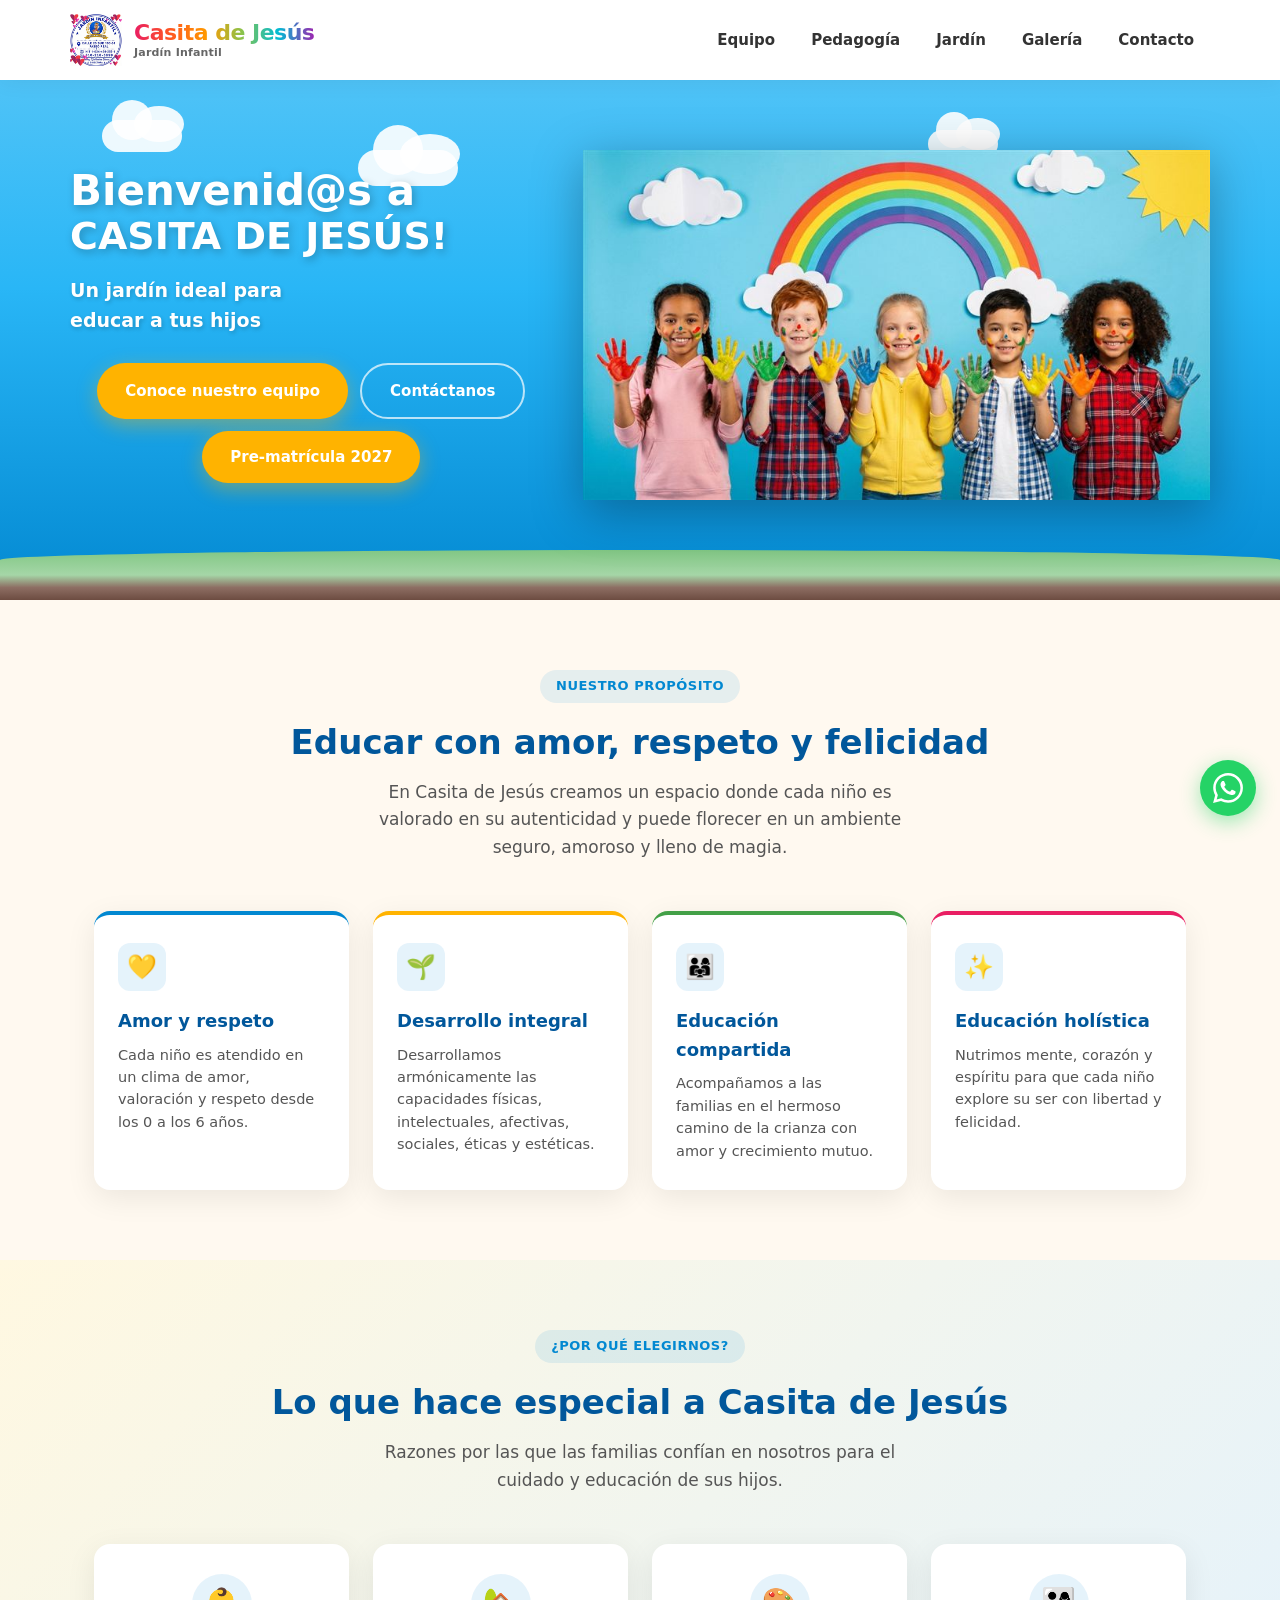
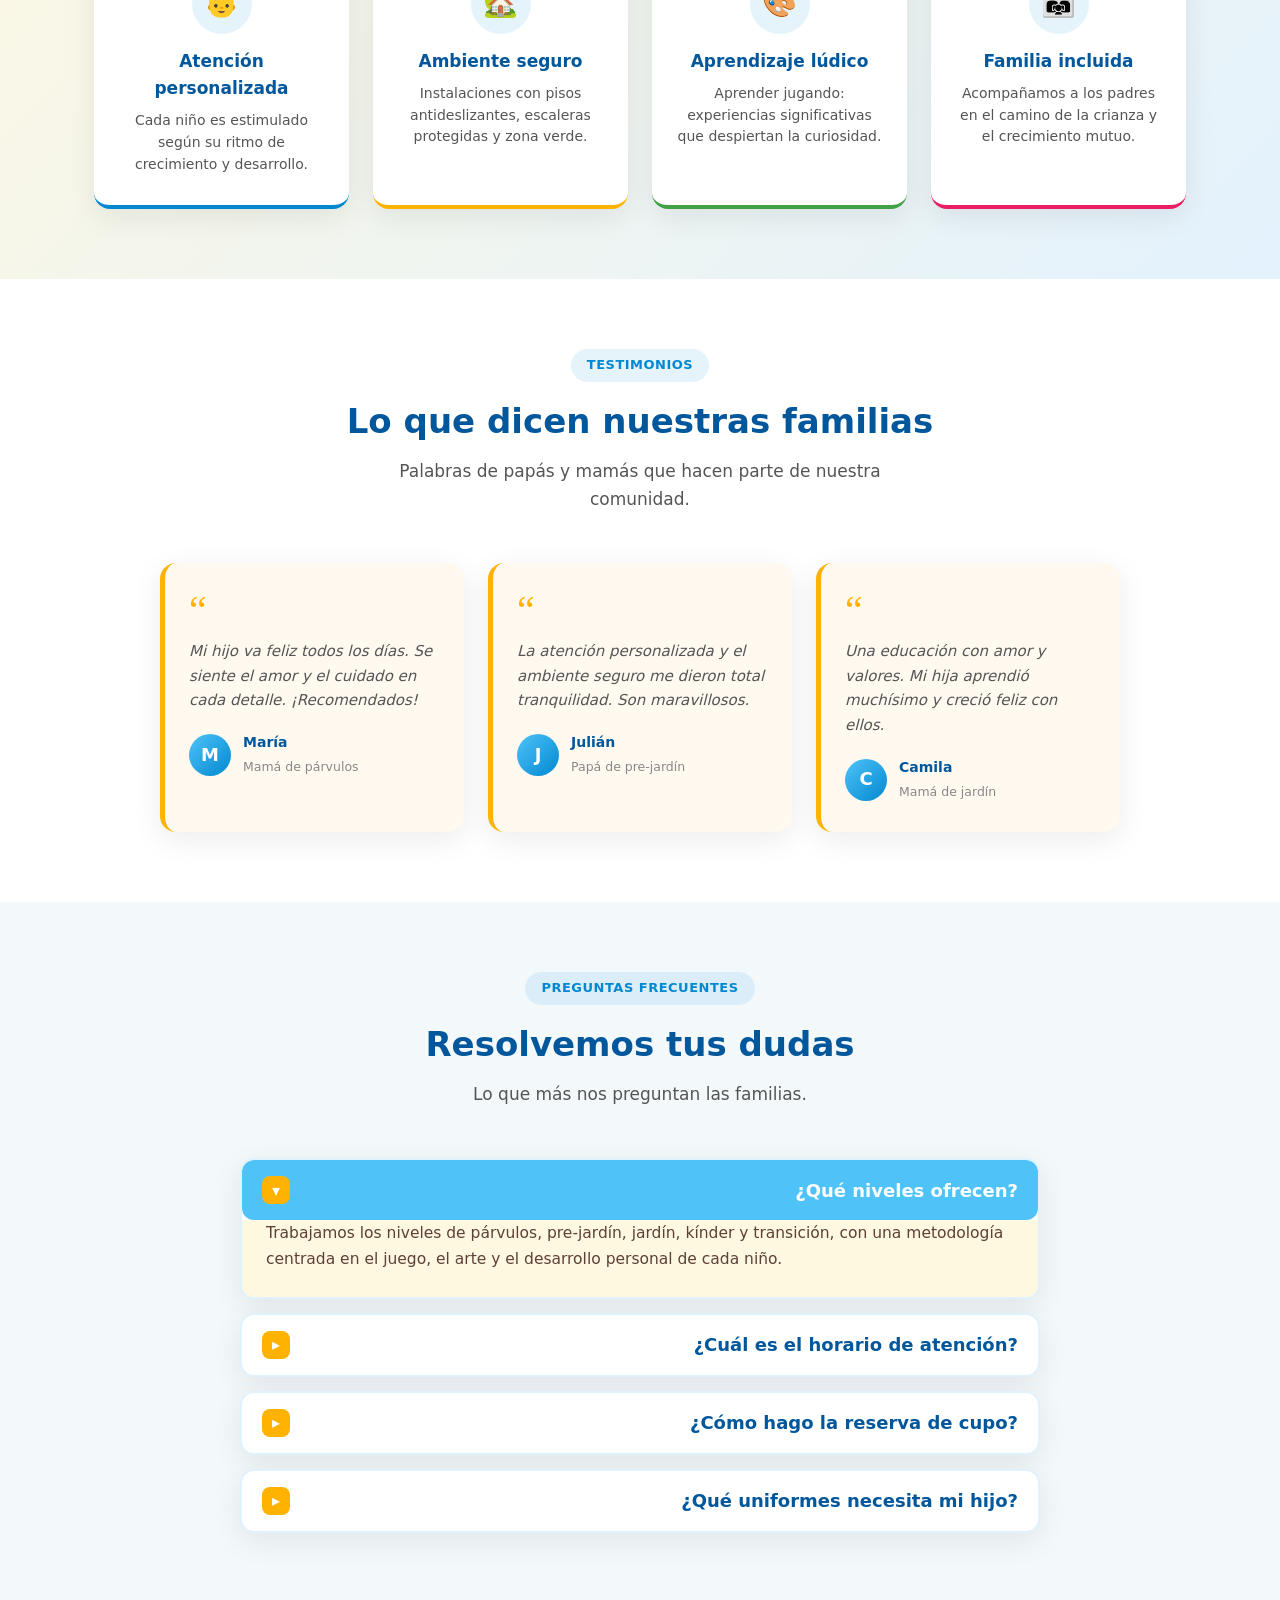
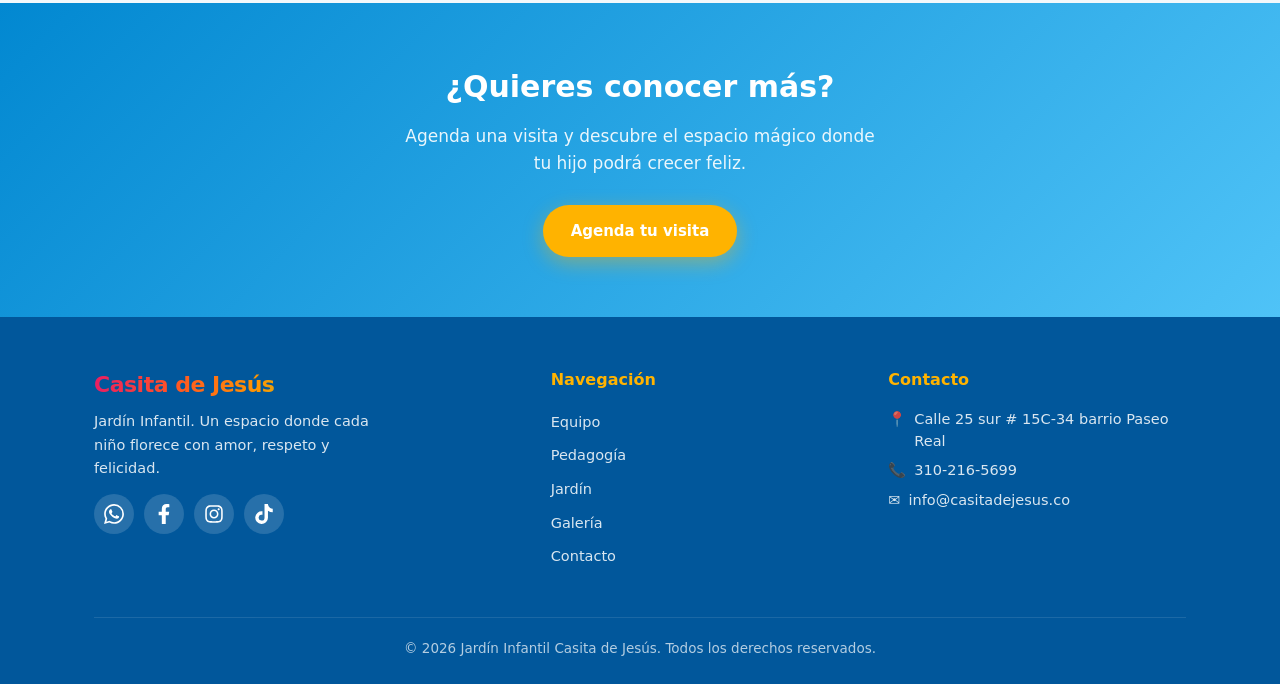
==== commit de39a8a0: "Fix HTML doctype and add pre-registration link prueba de boton nuevo" ====
--- a/index.html
+++ b/index.html
@@ -1,10 +1,10 @@
-﻿<!DOCTYPE html>
+<!DOCTYPE html>
 <html lang="es">
 <head>
   <meta charset="UTF-8">
   <meta name="viewport" content="width=device-width, initial-scale=1.0">
   <title>Jardín Infantil Casita de Jesús</title>
-  <link rel="icon" type="image/svg+xml" href="favicon.svg">
+  <link rel="icon" type="image/png" href="img/logo.png" sizes="200x200">
   <link rel="icon" href="favicon.ico" sizes="32x32">
   <meta name="description" content="Jardín Infantil Casita de Jesús. Un espacio ideal para educar a tus hijos con amor, respeto y felicidad.">
   <meta property="og:type" content="website">
@@ -87,6 +87,7 @@
         <div style="display:flex; gap:12px; flex-wrap:wrap; justify-content:center;">
           <a href="equipo.html" class="btn btn-primary">Conoce nuestro equipo</a>
           <a href="contacto.html" class="btn btn-outline">Contáctanos</a>
+          <a href="https://forms.gle/9iWXKEjBrn2bDBdC9" class="btn btn-primary" target="_blank" rel="noopener noreferrer" aria-label="Diligenciar pre-matrícula 2027">Pre-matrícula 2027</a>
         </div>
       </div>
 
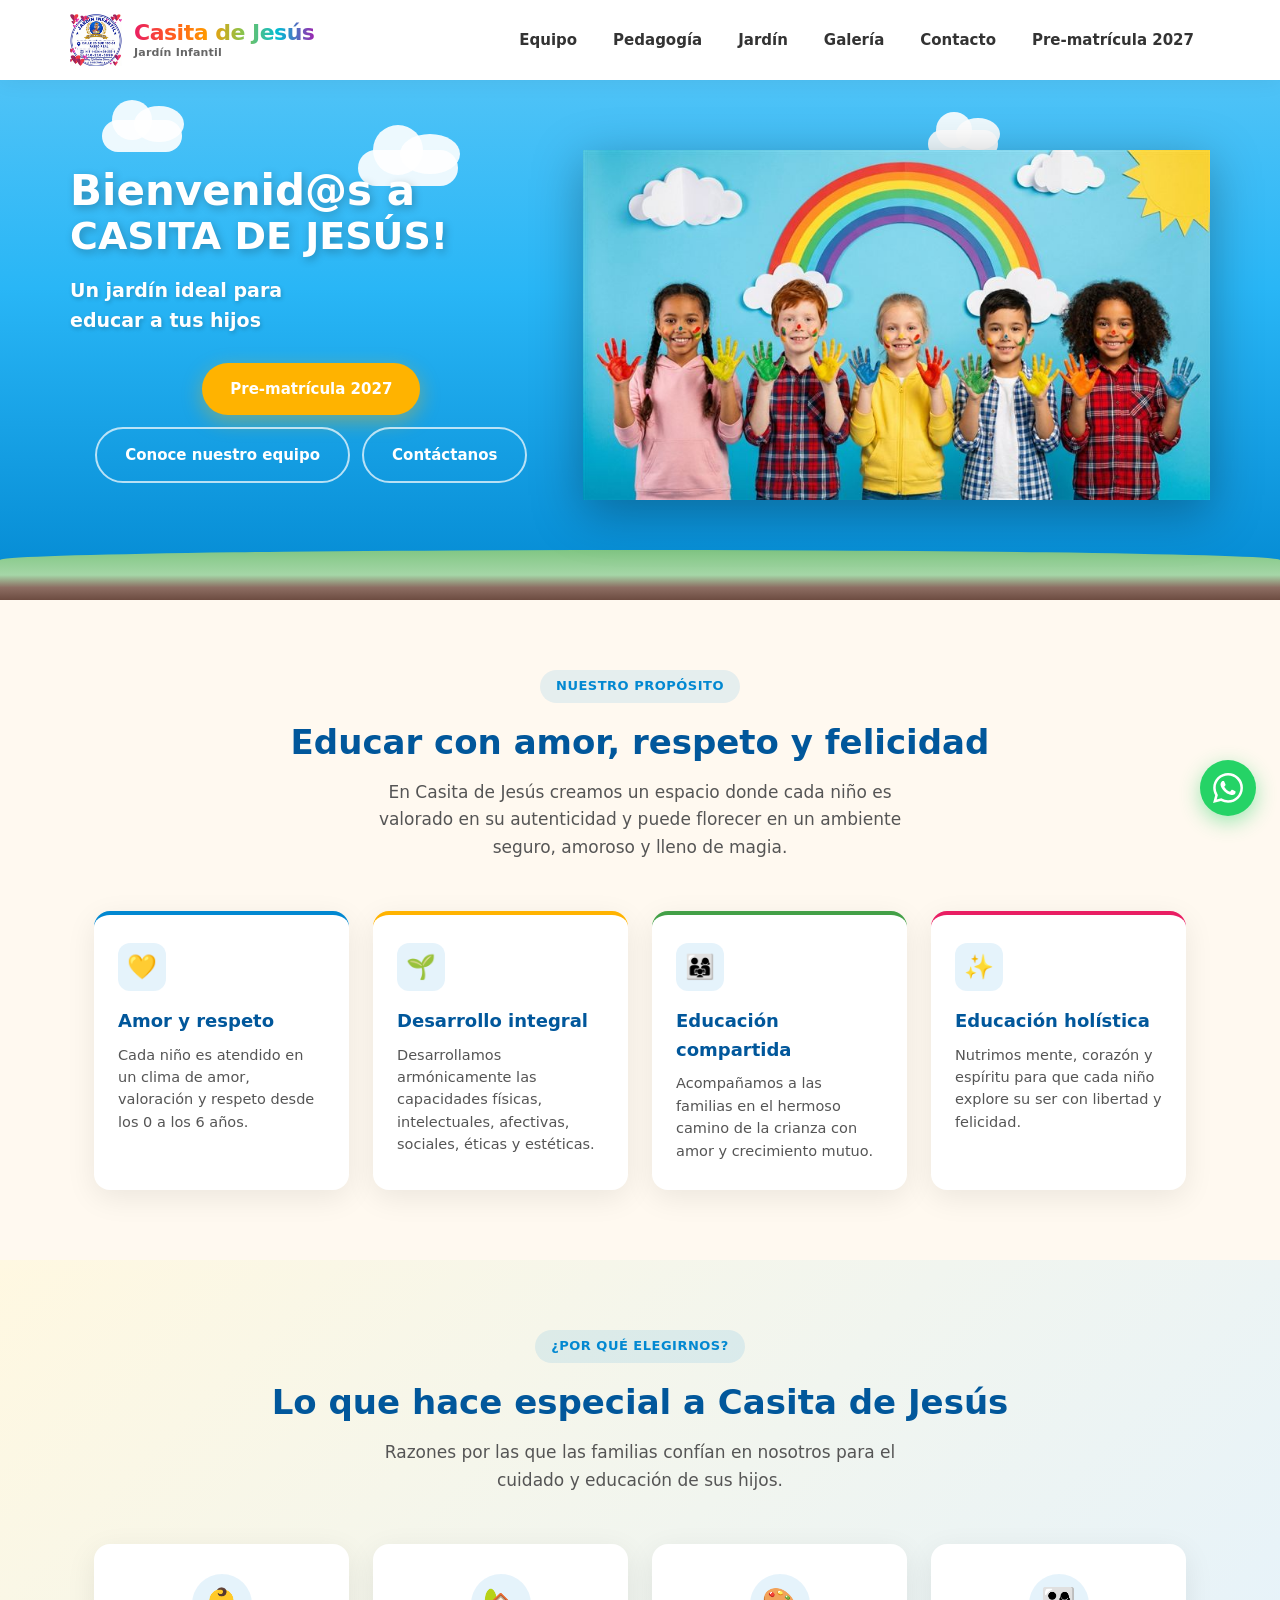
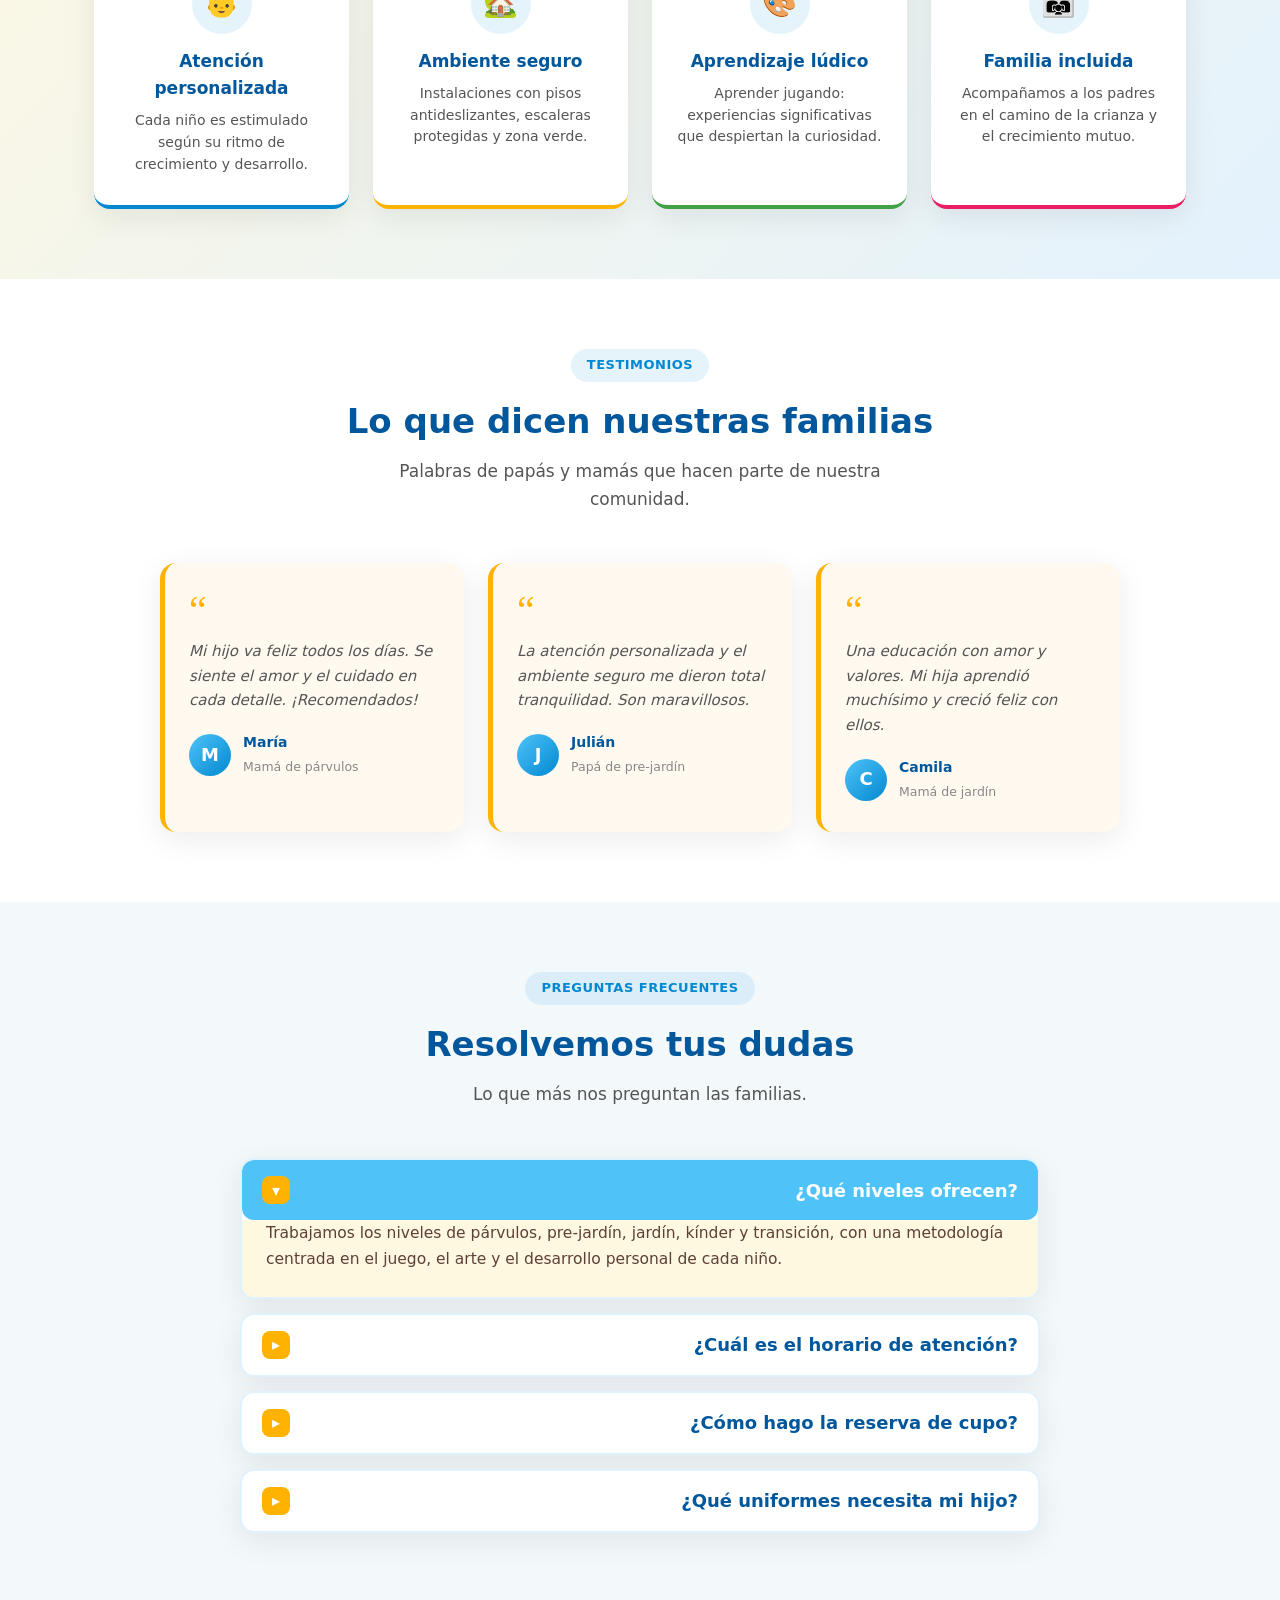
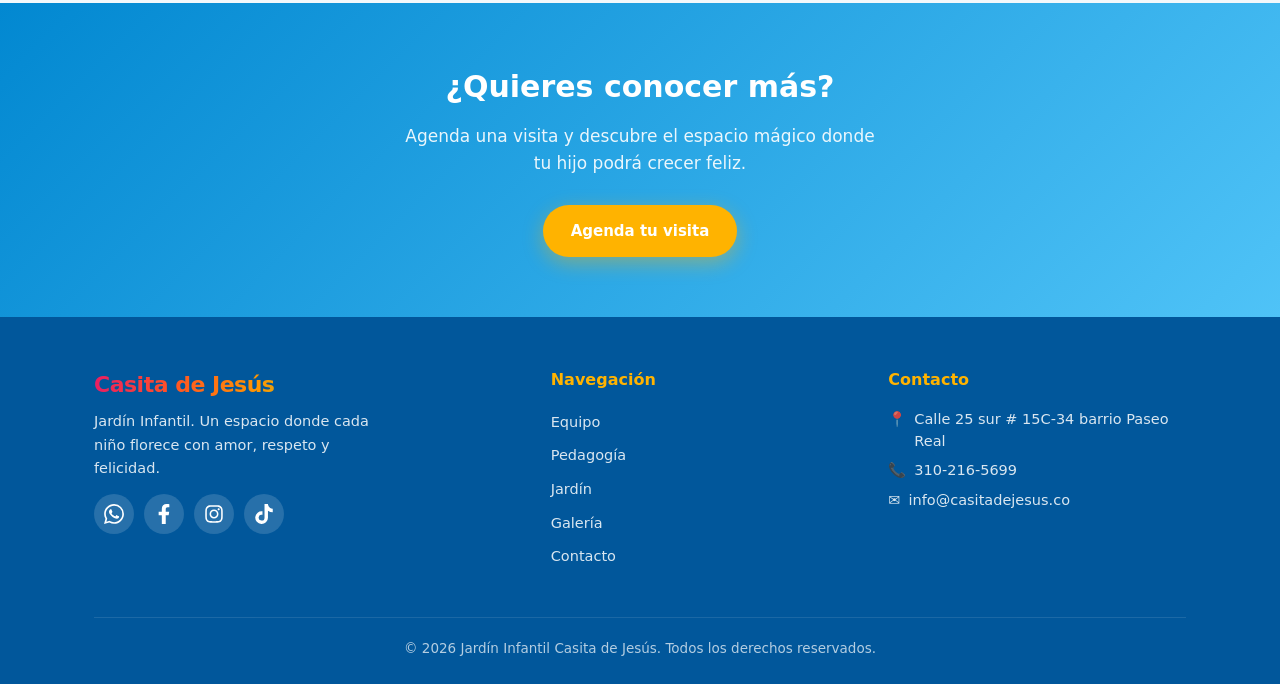
==== commit fba032f8: "Add Pre-matrícula 2027 link to navigation and hero section Mejora de color prematricula" ====
--- a/index.html
+++ b/index.html
@@ -67,6 +67,7 @@
           <li><a href="jardin.html" onclick="document.querySelector('.main-nav').classList.remove('open')">Jardín</a></li>
           <li><a href="galeria.html" onclick="document.querySelector('.main-nav').classList.remove('open')">Galería</a></li>
           <li><a href="contacto.html" onclick="document.querySelector('.main-nav').classList.remove('open')">Contacto</a></li>
+          <li><a href="https://forms.gle/zJVR1BPDFFdQovUQ6" class="nav-cta" target="_blank" rel="noopener noreferrer" onclick="document.querySelector('.main-nav').classList.remove('open')">Pre-matrícula 2027</a></li>
         </ul>
       </nav>
     </div>
@@ -85,9 +86,9 @@
         <h1>Bienvenid@s a<br><span>CASITA DE JESÚS!</span></h1>
         <p>Un jardín ideal para educar a tus hijos</p>
         <div style="display:flex; gap:12px; flex-wrap:wrap; justify-content:center;">
-          <a href="equipo.html" class="btn btn-primary">Conoce nuestro equipo</a>
+          <a href="https://forms.gle/zJVR1BPDFFdQovUQ6" class="btn btn-primary" target="_blank" rel="noopener noreferrer" aria-label="Diligenciar pre-matrícula 2027">Pre-matrícula 2027</a>
+          <a href="equipo.html" class="btn btn-outline">Conoce nuestro equipo</a>
           <a href="contacto.html" class="btn btn-outline">Contáctanos</a>
-          <a href="https://forms.gle/9iWXKEjBrn2bDBdC9" class="btn btn-primary" target="_blank" rel="noopener noreferrer" aria-label="Diligenciar pre-matrícula 2027">Pre-matrícula 2027</a>
         </div>
       </div>
 
